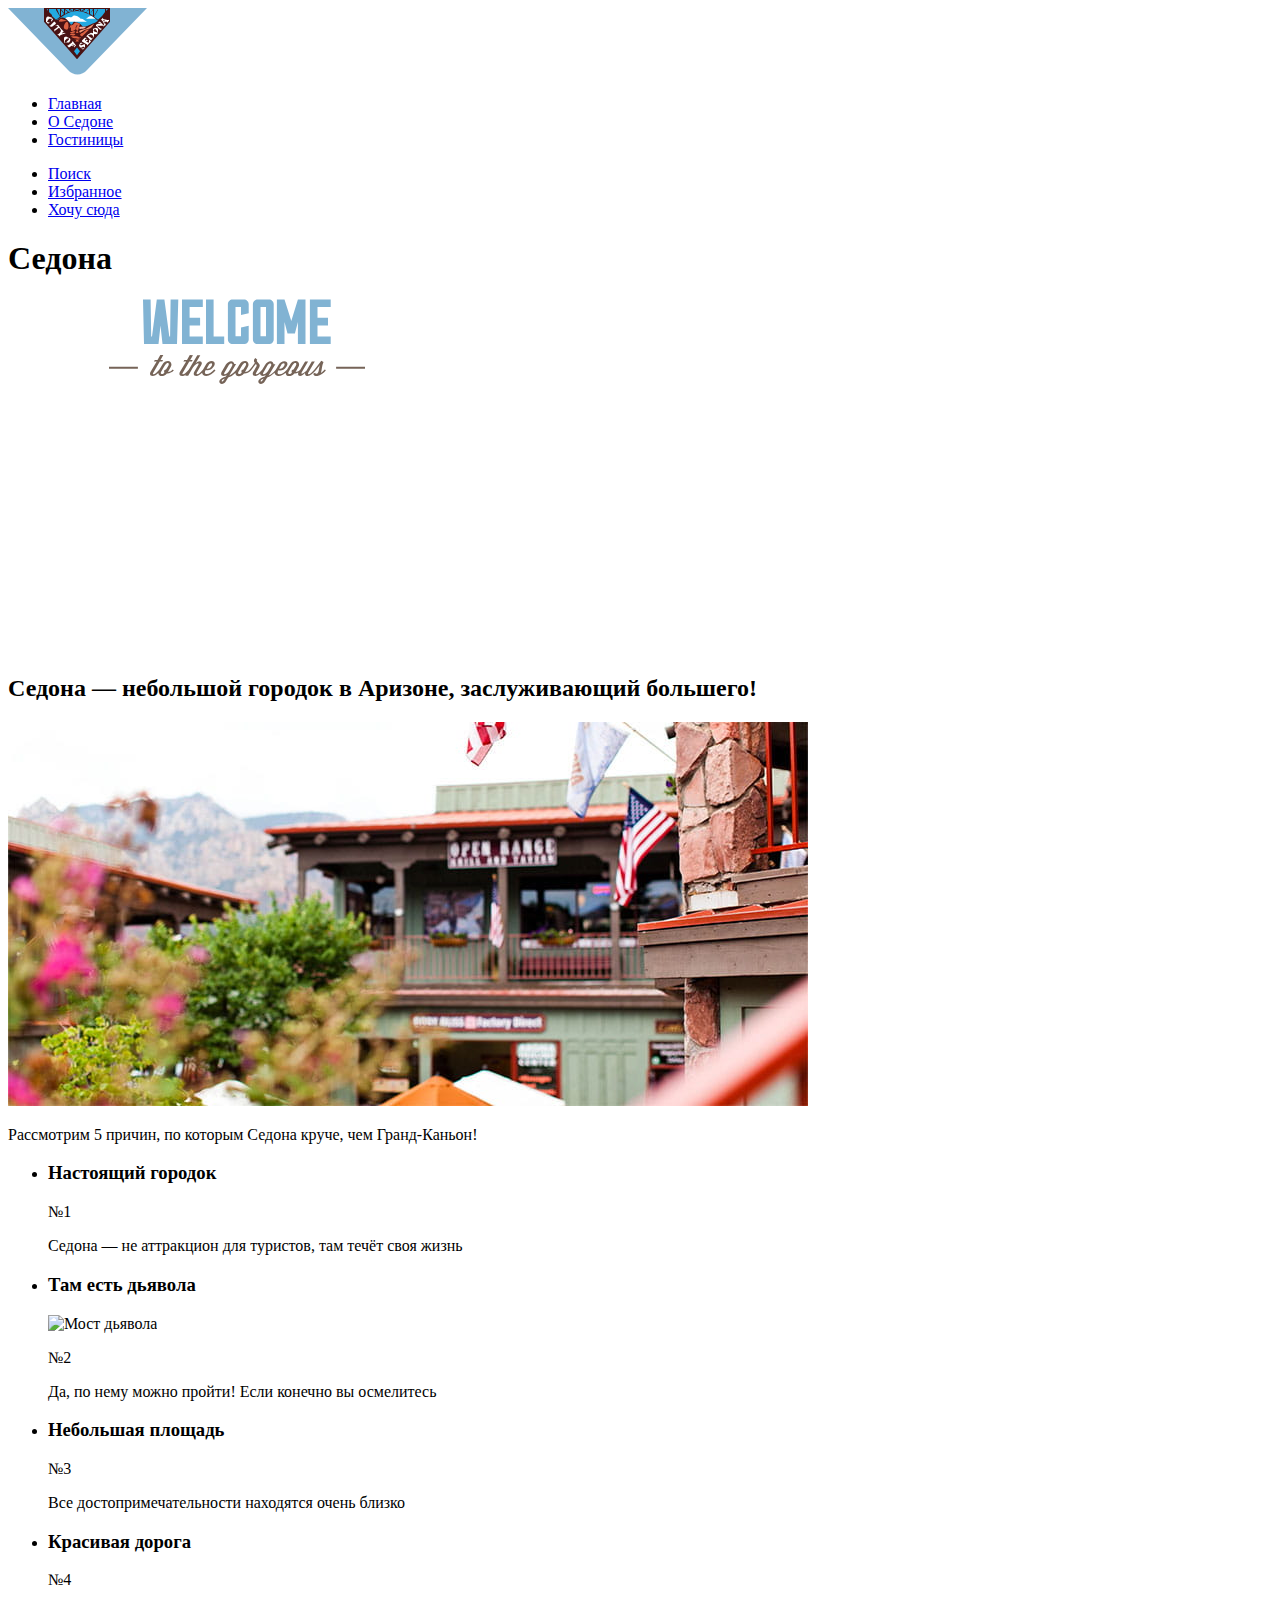
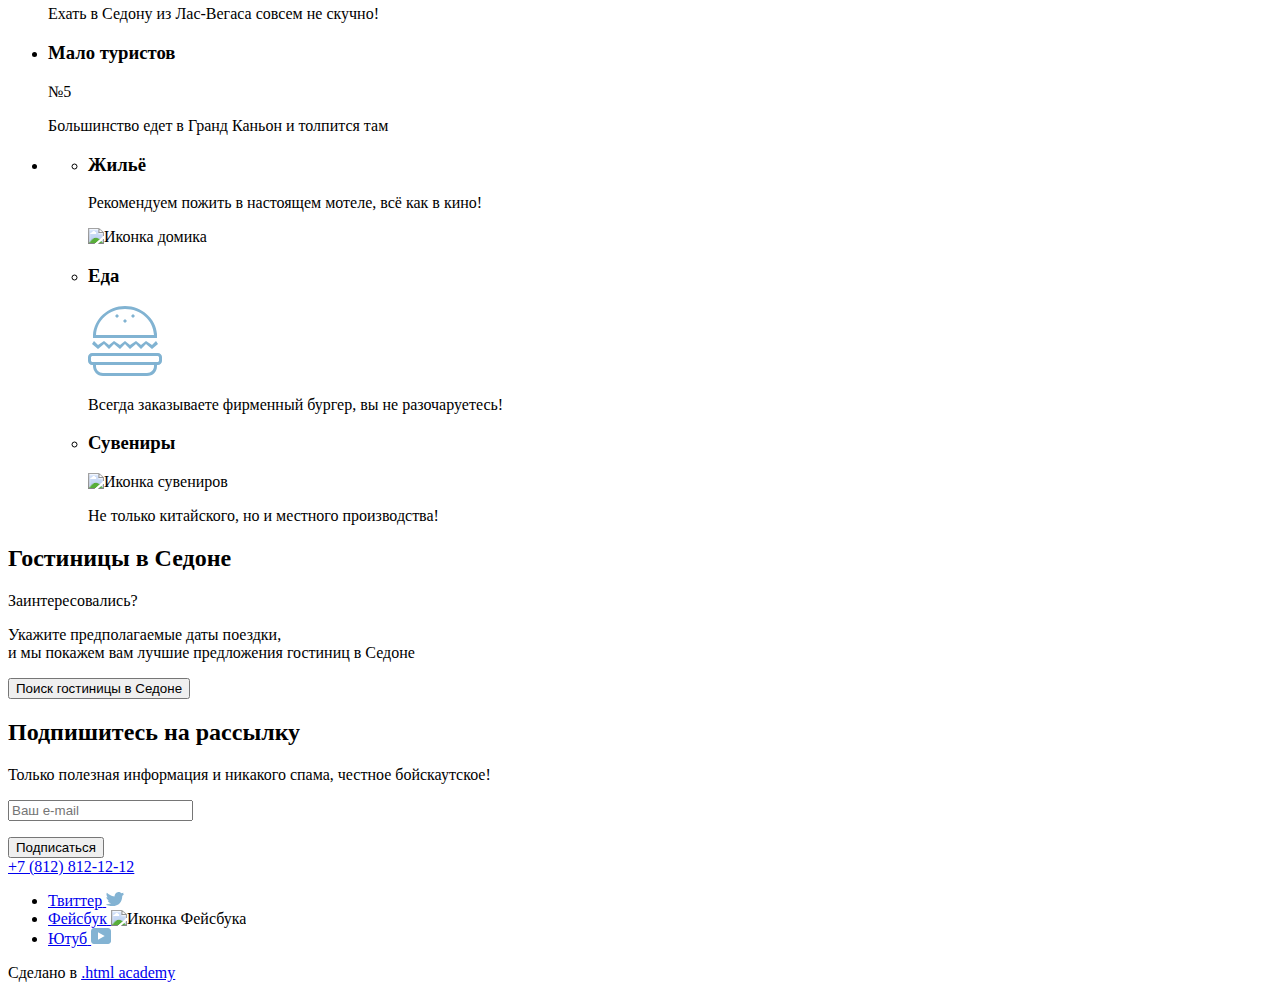
==== index.html @ 92f1cf28 "Исправления" ====
<!DOCTYPE html>
<html lang="ru">
<head>
  <meta charset="utf-8">
  <title>Седона-Главная</title>
  <link rel="stylesheet" href="styles/styles.css">
</head>
<body>
  <header class="page-header">
    <nav class="navigation">
      <img class="logo" src="images/logo.svg" width="139" height="67"  alt="Логотип Седона">
      <ul class="navigation-list">
        <li class="navigation-item">
          <a class="navigation-link" href="about.html">Главная</a>
        </li>
        <li class="navigation-item">
          <a class="navigation-link" href="faq.html">О Седоне</a>
        </li>
        <li class="navigation-item">
          <a class="navigation-link navigation-link-current" href="hotels.html">Гостиницы</a>
        </li>
      </ul>
      <ul class="navigation-list navigation-user">
        <li class="navigation-item">
          <a class="navigation-link" href="#">
            <span class="visually-hidden"> Поиск </span>
          </a>
        </li>
        <li class="navigation-item">
          <a class="navigation-link" href="#">
            <span class="visually-hidden">Избранное</span>
          </a>
        </li>
        <li class="navigation-item">
          <a class="navigation-link" href="#">Хочу сюда</a>
        </li>
      </ul>
    </nav>
  </header>
    <main class="main-container main-index">
      <div class="page-container">
      <h1 class="visually-hidden">Седона</h1>
      <img class="welcome" src="images/welcome.svg" width="458" height="352" alt="Добро пожаловать" >
      <section class="advantages">
        <h2 class="visually-hidden">
          Седона — небольшой городок в Аризоне, заслуживающий большего!
        </h2>
        <img class="photo-1" src="images/photo-1.jpg" width="800" height="384" alt="Аризона">
        <p class="advantages-description">
          Рассмотрим 5 причин, по которым Седона круче, чем Гранд-Каньон!
        </p>
        <ul class="feature-list">
          <li class="feature-item major-item feature-real-city">
            <h3 class="feature-header">Настоящий городок</h3>
            <p class="feature-number">№1</p>
            <p class="feature-description ">
              Седона — не аттракцион для туристов, там течёт своя жизнь
            </p>
          </li>
          <li class="feature-item major-item feature-bridge">
            <h3 class="feature-header">Там есть дьявола</h3>
            <img class="photo-2" src="images/photo-2" width="800" height="384" alt="Мост дьявола">
            <p class="feature-number">№2</p>
            <p class="feature-description">
              Да, по нему можно пройти! Если конечно вы осмелитесь
            </p>
          </li>
          <li class="feature-item common-item">
            <h3 class="feature-header">Небольшая площадь</h3>
            <p class="feature-number">№3</p>
            <p class="feature-description ">
              Все достопримечательности находятся очень близко
            </p>
          </li>
          <li class="feature-item common-item">
            <h3 class="feature-header">Красивая дорога</h3>
            <p class="feature-number">№4</p>
            <p class="feature-description ">
              Ехать в Седону из Лас-Вегаса совсем не скучно!
            </p>
          </li>
          <li class="feature-item common-item">
            <h3 class="feature-header">Мало туристов</h3>
            <p class="feature-number">№5</p>
            <p class="feature-description">
              Большинство едет в Гранд Каньон и толпится там
            </p>
          </li>
          <li class="feature-item">
            <ul class="advantages-list">
              <li class="advantages-item advantages-accomodation">
                <h3 class="feature-header">Жильё</h3>
                <p class="feature-description">
                  Рекомендуем пожить в настоящем мотеле, всё как в кино!
                </p>
                <img class="home" src="images/home.svg" width="74" height="72" alt="Иконка домика">
              </li>
              <li class="advantages-item advantages-food">
                <h3 class="feature-header">Еда</h3>
                <img class="burger" src="images/burger.svg" width="74" height="70" alt="<Иконка бургер">
                <p class="feature-description ">
                  Всегда заказываете фирменный бургер, вы не разочаруетесь!
                </p>
              </li>
              <li class="advantages-item advantages-souvenirs">
                <h3 class="feature-header">Сувениры</h3>
                <img class="souvenir" src="images/souvenir.svg" alt="Иконка сувениров">
                <p class="feature-description">
                  Не только китайского, но и местного производства!
                </p>
              </li>
            </ul>
          </li>
        </ul>
      </section>
      <section class="hotels">
        <h2 class="visually-hidden">Гостиницы в Седоне</h2>
        <p class="hotels-header">Заинтересовались?</p>
        <p class="hotels-date">
          Укажите предполагаемые даты поездки,<br>
          и мы покажем вам лучшие предложения гостиниц в Седоне
        </p>
        <div class="hotels-search">
          <button class="open-form-button" type="button">
            <span class="ie11-hack">
              Поиск гостиницы в Седоне
            </span>
          </button>
        </div>
      </section>
      <section class="appointment">
        <h2 class="appointment-title">Подпишитесь на рассылку</h2>
        <p class="appointment-info">Только полезная информация и никакого спама,
          честное бойскаутское!</p>
          <form class="appointment-form" action="https://echo.htmlacademy.ru/" method="post">
            <p class="appointment-form-e-mail">
              <label for="appointment-e-mail">
              </label>
              <input type="text" id="appointment-e-mail" name="appointment-e-mail" placeholder="Ваш e-mail ">
            </p>
            <button class="button" type="submit">Подписаться</button>
        </form>
      </section>
      <footer>
            <section class="footer-social">
                <a class="footer-social-phone" href="tel:+7-(812-812-12-12">+7 (812) 812-12-12</a>
                <ul class="footer-social-list">
                  <li class="footer-social-item">
                    <a class="button" href="#">
                      <span class="visually-hidden">Твиттер</span>
                    </a>
                    <img src="images/twwiter.svg" width="18" height="14" alt="Иконка Твиттер">
                  </li>
                  <li class="footer-social-item">
                    <a class="button" href="#">
                      <span class="visually-hidden">Фейсбук</span>
                    </a>
                    <img src="images/faccebook.svg " width="10" height="18" alt="Иконка Фейсбука">
                  </li>
                  <li class="footer-social-item">
                    <a class="button" href="#">
                      <span class="visually-hidden">Ютуб</span>
                    </a>
                    <img src="images/youtube.svg " width="20" height="16" alt="Иконка Ютуба">
                  </li>
                </ul>
                <p class="about-text">Сделано в <a class="htmlacademy-link" href="https://htmlacademy.ru/">.html academy</a>
                </p>
    </section>
  </footer>
    </div>
  </main>
</body>
</html>
---- styles/styles.css ----
@font-face {
    font-family: "PT Sans";
    font-style: normal;
    font-weight: 400;
    src: url("fonts/pt-sans-regular.woff2") format("woff2");
    font-display: swap;

    @font-face {
        font-family: "PT Sans";
        font-style: normal;
        font-weight: 700;
        src: url("fonts/pt-sans-bold.woff2") format("woff2");
        font-display: swap;
      }

      @font-face {
        font-family: "PT Sans";
        font-style: italic;
        font-weight: 400;
        src: url("fonts/pt-sans-italic.woff2") format("woff2");
      }
      @font-face {
        font-family: "PT Sans";
        font-style: italic;
        font-weight: 700;
        src: url("fonts/pt-sans-bold-italic.woff2") format("woff2");
        font-display: swap;
      }
      /* PT Sans Narrow */
@font-face {
    font-family: "PT Sans Narrow";
    font-style: normal;
    font-weight: 700;
    src: url("fonts/pt-sans-narrow-bold.woff2") format("woff2");
    font-display: swap;
  }
html{
  height: 100%;
}

  body {
    margin: 0;
    display: flex;
    flex-direction: column;
    font-family: "PT Sans", sans-serif;
    font-size: 16px;
    line-height: 24px;
    color: #242424;
    background-color: #fbf7f4;
  }
  
  .page-header {
    color: #000000;
    background-color: #ffffff;
  }
  .navigation{
    margin: 0 auto;
    display: flex;
    width: 1060px;
  }
  .navigation-list{
    width: 420px;
    margin: 0;
    padding: 0;
  }
  .navigation-user{
    width: 230px;
    margin-left: auto;
  }
  .navigation-link {
    font-family: "PT Sans Narrow", sans-serif;
    line-height: 22px;
    font-weight: 700;
    text-align: center;
    color:  #000000;
    background-color: #ffffff;
    text-decoration: none;
    text-transform: uppercase;
  }
  .main-container{
    flex-grow: 1;

  }
  .main-index {
      color: black;
      background-color: blanchedalmond;
    background-image: url("images/background.jpg");
    background-size: 100% auto;
    background-repeat: no-repeat;
  }
  .page-container{
    width: 1200px;
    margin: 0 auto;
  }
  .welcome{
    display: block;
    margin: 0 auto;
  }
  .advantages visually-hidden{
    display: block;
    margin: 0 auto;
  }
  .photo-1{
    width: 800px;
    justify-self: end;
  }
  .feature-item major-item feature-real-city{
    width: 400px;
    justify-self: start;
  }
  .advantages-item{
    width: 400px;
    display: flex;
    justify-content: space-between;
    margin: 0;
    padding: 0;
    text-align: center;
    color: #000000;
  }
  .photo-2{
    width: 800px;
    justify-self: start;
  }
  feature-item major-item feature-bridge{
    width: 400px;
    justify-content: end;
  }
  .feature-item common-item{
    width: 400px;
    display: flex;
    justify-content: space-between;
    margin: 0;
    padding: 0;
    text-align: center;
    color: #000000;
  }
  .hotels{
    width: 1200px;
    margin: 0 auto;
  }
  .appointment{
    width: 1200px;
    margin: 0 auto;
  }
  .footer-social {
    margin-left: auto;
    max-width: 115px;{
  } 
  .navigation-logo{
    width: 170px;
    height: 70px;
  }
  .catalog-products{
    display: flex;
  }
  .catalog-filter{
    width: 1200px;
  justify-content: space-around;
  }
  .button{
    width: 1200px;
    justify-content: space-around;
    
  }
  .visually-hidden{
      color: black;
      font-family: "PT Sans";
      font-weight: 400;
      font-size: 30px;
      line-height:36;
      text-align: center;
      font-style: normal;
  } 
  .advantages-description{
  
    color: #333333;
    font-family: "PT Sans";
    font-weight: 400;
    font-size: 24px;
    line-height: 36;
    text-align: center;
    font-style: normal;
  }
  .feature-item major-item feature-real-city h3 {
    color: #ffffff;
    font-family: "PT Sans";
    font-weight: 700;
    font-style: normal;
    font-size: 24px;
    line-height: 28px;
    text-align: center;
  }
  .feature-item major-item feature-real-city feature-number{
    color: #ffffff;
    font-family: "PT Sans";
    font-weight: 400;
    font-style: normal;
    font-size: 18px;
    line-height: 21px;
    text-align: center;
  }
  feature-item major-item feature-real-city feature-description{
    color: #ffffff;
    font-family: "PT Sans";
    font-weight: 400;
    font-style: normal;
    font-size: 18px;
    line-height: 21px;
    text-align: center;
  }
  .feature-item major-item feature-bridge h3 {
    color: #ffffff;
    font-family: "PT Sans";
    font-weight: 700;
    font-style: normal;
    font-size: 24px;
    line-height: 28px;
    text-align: center;
  }
  .feature-item major-item feature-bridge feature-number{
    color: #ffffff;
    font-family: "PT Sans";
    font-weight: 400;
    font-style: normal;
    font-size: 18px;
    line-height: 21px;
    text-align: center;
  }
  .feature-item major-item feature-bridge feature-description{
    color: #ffffff;
    font-family: "PT Sans";
    font-weight: 400;
    font-style: normal;
    font-size: 18px;
    line-height: 21px;
    text-align: center;
  }
  .feature-item common-item feature-header{
    color: #000000;
    font-family: "PT Sans";
    font-weight: 700;
    font-style: normal;
    font-size: 24px;
    line-height: 28px;
    text-align: center;
  }
  .feature-item common-item feature-number{
    color: #000000;
    font-family: "PT Sans";
    font-weight: 400;
    font-style: normal;
    font-size: 18px;
    line-height: 21px;
    text-align: center;
  }
  .feature-item common-item feature-description{
    color: #000000;
    font-family: "PT Sans";
    font-weight: 400;
    font-style: normal;
    font-size: 18px;
    line-height: 21px;
    text-align: center;
  }
  .advantages-list feature-header{
    color: #000000;
    font-family: "PT Sans";
    font-weight: 700;
    font-style: normal;
    font-size: 24px;
    line-height: 28px;
    text-align: center;
  }
  .advantages-list feature-description {
    color: #000000;
    font-family: "PT Sans";
    font-weight: 400;
    font-style: normal;
    font-size: 18px;
    line-height: 21px;
    text-align: center;
  }
  .hotels {
    background-color: #ffffff;
  }
  .hotels visually-hidden{
    color: #000000;
    font-family: "PT Sans";
    font-weight: 700;
    font-style: normal;
    font-size: 30px;
    line-height:  36px;
    text-align: center;
  } 
  .hotels-header {
    color: #000000;
    font-family: "PT Sans";
    font-weight: 400;
    font-style: normal;
    font-size: 22px;
    line-height: 26px;
    text-align: center;
  } 
  .hotels-date{
    color: #333333;
    font-family: "PT Sans";
    font-weight: 400;
    font-style: normal;
    font-size: 22px;
    line-height: 26px;
    text-align: center;
  }
.ie11-hack {
  color: #ffffff;
  font-family: "PT Sans";
  font-weight: 700;
  font-style: normal;
  font-size: 20px;
  line-height: 36px;
  text-align: center;
}
.appointment {
  color: black;
  background-color: blanchedalmond;
background-image: url("images/catalog-background.jpg");
background-size: 100% auto;
background-repeat: no-repeat;
}
.appointment-title {
  color: #ffffff;
  font-family: "PT Sans";
  font-weight: 700;
  font-style: normal;
  font-size: 30px;
  line-height: 36px;
  text-align: center;
}
.appointment-info{
  color: #ffffff;
  font-family: "PT Sans";
  font-weight: 400;
  font-style: normal;
  font-size: 22px;
  line-height: 26px;
  text-align: center;
}
.button {
  color: #ffffff;
  font-family: "PT Sans";
  font-weight: 400;
  font-style: normal;
  font-size: 20px;
  line-height: 26px;
  text-align: center;
}
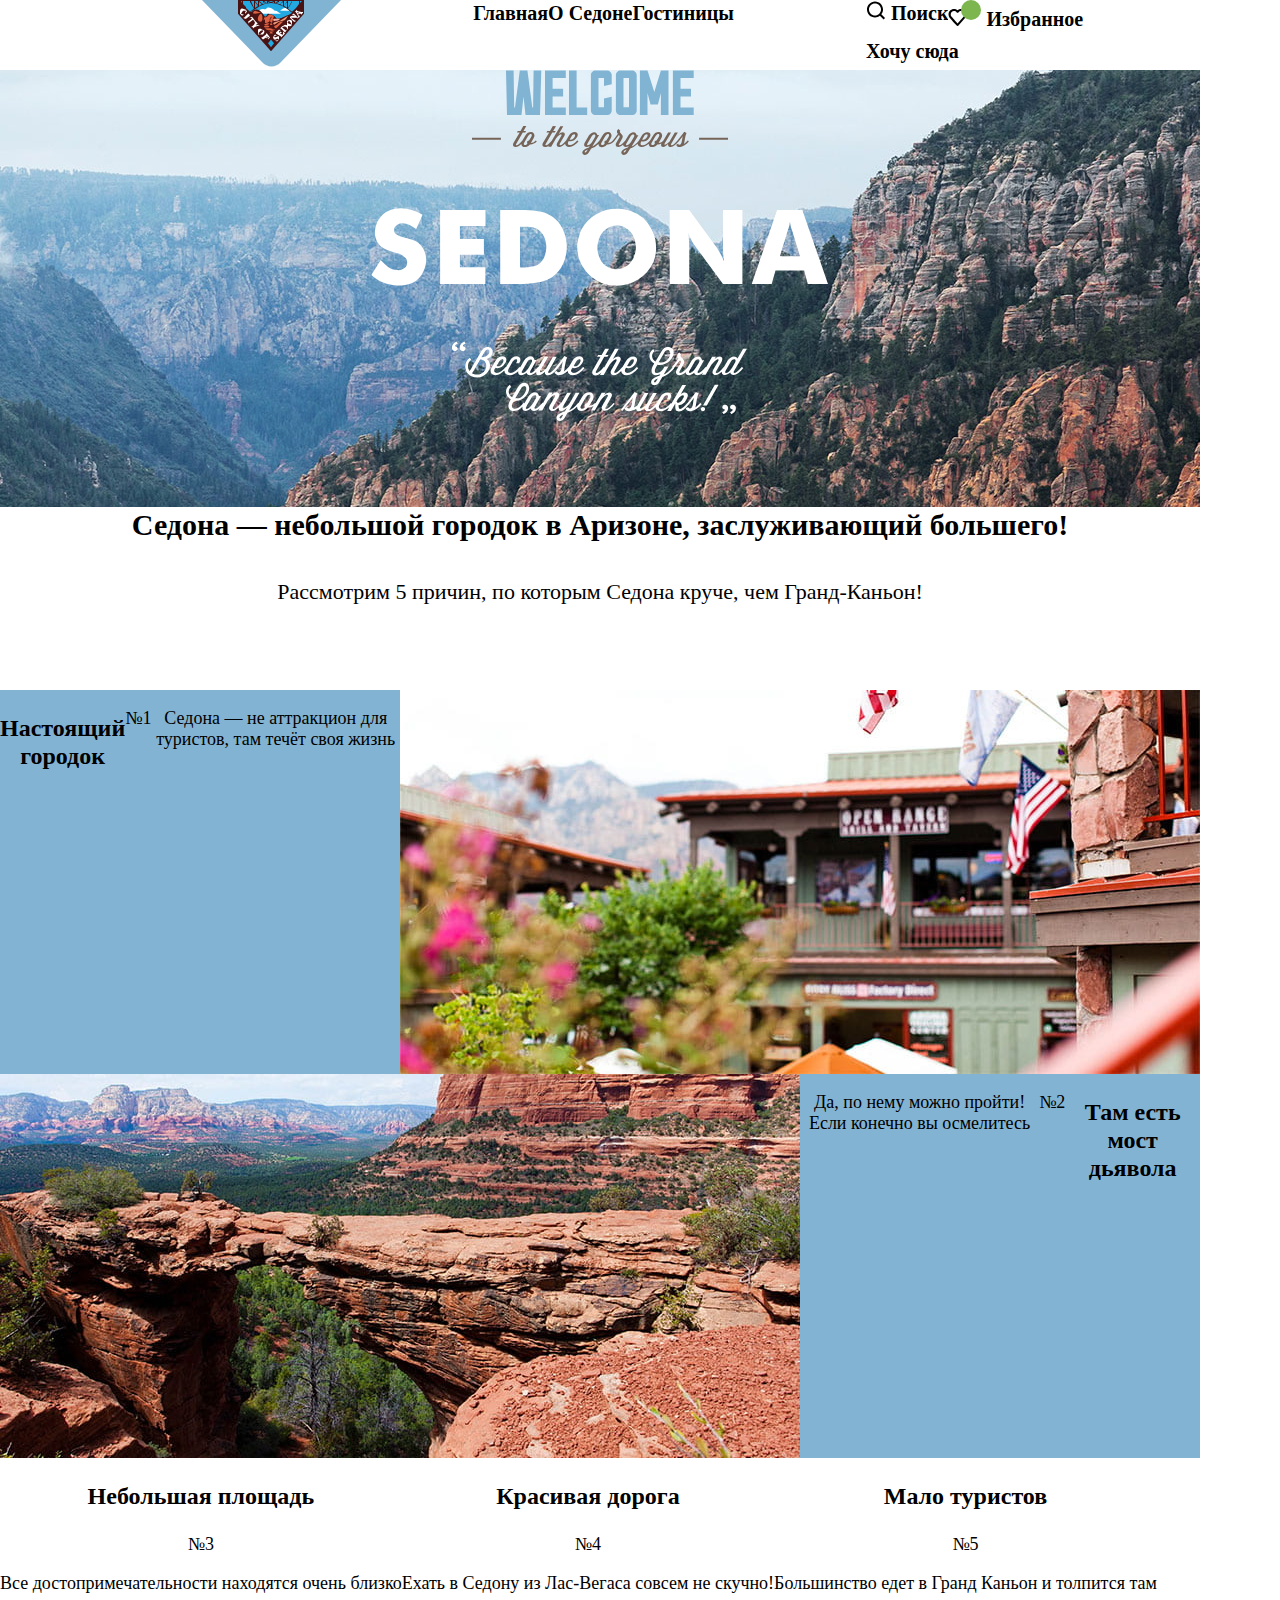
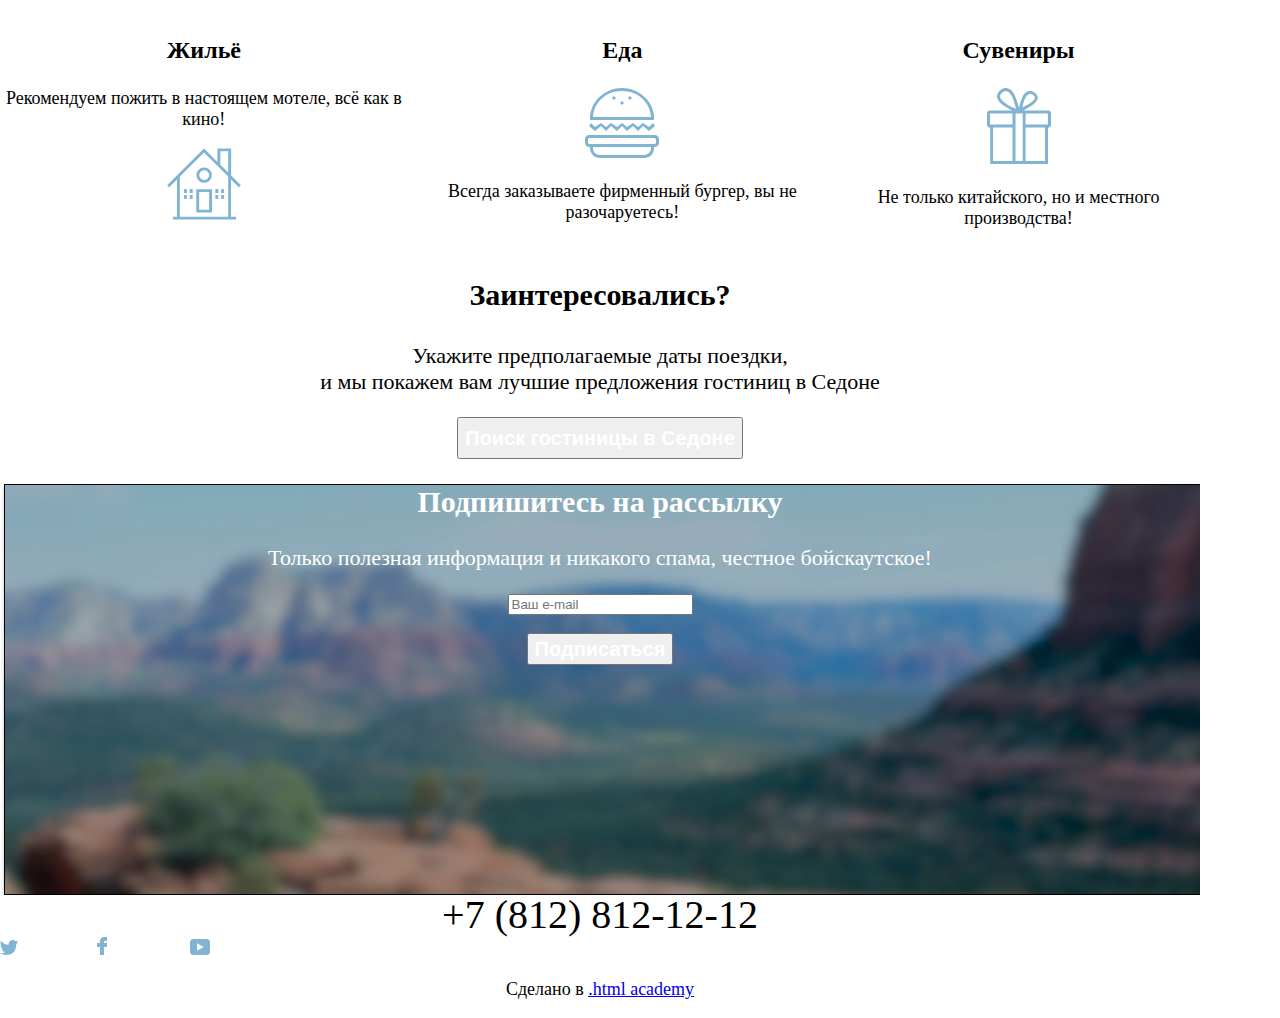
==== commit a669435d: "Merge pull request #6 from Elaeagnus1221/master" ====
--- a/index.html
+++ b/index.html
@@ -3,9 +3,10 @@
 <head>
   <meta charset="utf-8">
   <title>Седона-Главная</title>
-  <link rel="stylesheet" href="styles/styles.css">
+  <link rel="stylesheet" href="styles.css">
 </head>
 <body>
+  <div class="wrap">
   <header class="page-header">
     <nav class="navigation">
       <img class="logo" src="images/logo.svg" width="139" height="67"  alt="Логотип Седона">
@@ -23,29 +24,37 @@
       <ul class="navigation-list navigation-user">
         <li class="navigation-item">
           <a class="navigation-link" href="#">
-            <span class="visually-hidden"> Поиск </span>
+            <svg width="20" height="19" viewBox="0 0 20 19" fill="none" xmlns="http://www.w3.org/2000/svg">
+              <path d="M19.0257 17.05L15.3152 13.35C16.318 12.05 17.02 10.35 17.02 8.44995C17.02 4.04995 13.4098 0.449951 8.99732 0.449951C4.58483 0.449951 0.974609 4.14995 0.974609 8.54995C0.974609 12.95 4.58483 16.55 8.99732 16.55C10.8024 16.55 12.5072 15.95 13.9112 14.85L17.6217 18.55L19.0257 17.05ZM8.99732 14.55C5.68795 14.55 2.98029 11.85 2.98029 8.54995C2.98029 5.24995 5.68795 2.54995 8.99732 2.54995C12.3067 2.54995 15.0143 5.24995 15.0143 8.54995C15.0143 11.85 12.3067 14.55 8.99732 14.55Z" fill="black"/>
+              </svg>              
+            <span class="visually-hidden">Поиск</span>
           </a>
         </li>
         <li class="navigation-item">
           <a class="navigation-link" href="#">
+            <svg width="33" height="26" viewBox="0 0 33 26" fill="none" xmlns="http://www.w3.org/2000/svg">
+              <path d="M9.44381 26C9.14296 26 8.84211 25.9 8.64154 25.6C3.22622 19.5 1.92253 18.1 1.62168 17.7C0.91969 16.8 0.518555 15.6 0.518555 14.4C0.518555 11.4 2.92537 9 6.03417 9C7.33785 9 8.54126 9.5 9.5441 10.3C10.5469 9.5 11.8506 9 13.054 9C16.0625 9 18.5696 11.4 18.5696 14.4C18.5696 15.7 18.0682 16.9 17.266 17.8L10.2461 25.7C10.0455 25.9 9.84495 26 9.44381 26ZM3.42679 16.5C3.72764 16.9 6.93672 20.5 9.5441 23.4L15.7617 16.4C16.2631 15.9 16.4637 15.2 16.4637 14.4C16.4637 12.6 14.9594 11.1 13.1543 11.1C12.1515 11.1 11.1486 11.6 10.4467 12.4C10.1458 12.7 9.84495 12.8 9.5441 12.8C9.24325 12.8 8.9424 12.6 8.74183 12.4C8.03984 11.6 7.037 11.1 6.03417 11.1C4.22906 11.1 2.7248 12.6 2.7248 14.4C2.62452 15.3 3.02565 16 3.42679 16.5C3.3265 16.5 3.3265 16.5 3.42679 16.5Z" fill="black"/>
+              <rect x="13" width="20" height="20" rx="10" fill="#7DB54F"/>
+              </svg>
+              
             <span class="visually-hidden">Избранное</span>
           </a>
         </li>
         <li class="navigation-item">
-          <a class="navigation-link" href="#">Хочу сюда</a>
+          <a class="navigation-link" href="#">
+            <span class="visually-hidden">Хочу сюда</span>
+          </a>
         </li>
       </ul>
     </nav>
   </header>
     <main class="main-container main-index">
       <div class="page-container">
-      <h1 class="visually-hidden">Седона</h1>
-      <img class="welcome" src="images/welcome.svg" width="458" height="352" alt="Добро пожаловать" >
+      <img class="welcome" src="images/welcome.svg" width="458" height="352" alt="Добро пожаловать">
       <section class="advantages">
-        <h2 class="visually-hidden">
+        <h2 class="visually-hidden-1">
           Седона — небольшой городок в Аризоне, заслуживающий большего!
         </h2>
-        <img class="photo-1" src="images/photo-1.jpg" width="800" height="384" alt="Аризона">
         <p class="advantages-description">
           Рассмотрим 5 причин, по которым Седона круче, чем Гранд-Каньон!
         </p>
@@ -53,22 +62,23 @@
           <li class="feature-item major-item feature-real-city">
             <h3 class="feature-header">Настоящий городок</h3>
             <p class="feature-number">№1</p>
-            <p class="feature-description ">
+            <p class="feature-description">
               Седона — не аттракцион для туристов, там течёт своя жизнь
             </p>
+            <img class="photo-1" src="images/photo-1.jpg" width="800" height="384" alt="Аризона">
           </li>
           <li class="feature-item major-item feature-bridge">
-            <h3 class="feature-header">Там есть дьявола</h3>
-            <img class="photo-2" src="images/photo-2" width="800" height="384" alt="Мост дьявола">
+            <h3 class="feature-header">Там есть мост дьявола</h3>
             <p class="feature-number">№2</p>
             <p class="feature-description">
               Да, по нему можно пройти! Если конечно вы осмелитесь
             </p>
+            <img src="images/photo-2.jpg" alt="Мост дьявола" width="800" height="384">
           </li>
           <li class="feature-item common-item">
             <h3 class="feature-header">Небольшая площадь</h3>
             <p class="feature-number">№3</p>
-            <p class="feature-description ">
+            <p class="feature-description">
               Все достопримечательности находятся очень близко
             </p>
           </li>
@@ -93,18 +103,18 @@
                 <p class="feature-description">
                   Рекомендуем пожить в настоящем мотеле, всё как в кино!
                 </p>
-                <img class="home" src="images/home.svg" width="74" height="72" alt="Иконка домика">
+                <img class="home" src="images/home2.svg" width="74" height="72" alt="Иконка домика">
               </li>
               <li class="advantages-item advantages-food">
                 <h3 class="feature-header">Еда</h3>
-                <img class="burger" src="images/burger.svg" width="74" height="70" alt="<Иконка бургер">
+                <img class="burger" src="images/burger.svg" width="74" height="70" alt="Иконка бургер">
                 <p class="feature-description ">
                   Всегда заказываете фирменный бургер, вы не разочаруетесь!
                 </p>
               </li>
               <li class="advantages-item advantages-souvenirs">
                 <h3 class="feature-header">Сувениры</h3>
-                <img class="souvenir" src="images/souvenir.svg" alt="Иконка сувениров">
+                <img class="souvenir" src="images/surpraiz.svg" alt="Иконка сувениров">
                 <p class="feature-description">
                   Не только китайского, но и местного производства!
                 </p>
@@ -114,7 +124,6 @@
         </ul>
       </section>
       <section class="hotels">
-        <h2 class="visually-hidden">Гостиницы в Седоне</h2>
         <p class="hotels-header">Заинтересовались?</p>
         <p class="hotels-date">
           Укажите предполагаемые даты поездки,<br>
@@ -141,27 +150,35 @@
             <button class="button" type="submit">Подписаться</button>
         </form>
       </section>
-      <footer>
+      <footer class="footer-social-home">
             <section class="footer-social">
                 <a class="footer-social-phone" href="tel:+7-(812-812-12-12">+7 (812) 812-12-12</a>
                 <ul class="footer-social-list">
                   <li class="footer-social-item">
                     <a class="button" href="#">
+                      <svg width="18" height="15" viewBox="0 0 18 15" fill="none" xmlns="http://www.w3.org/2000/svg">
+                        <path d="M11.6 0.200056C13.4 -0.299944 14.8 0.500056 15.4 1.40006C16.1 1.20006 16.8 0.900056 17.5 0.700056C17.5 1.60006 16.9 2.20006 16.6 2.50006C17.3 2.60006 18 1.90006 18 1.90006C17.8 2.90006 16.9 3.70006 16.3 3.90006C16.1 10.7001 13 15.1001 5.7 15.0001C5.1 15.0001 5.8 15.0001 5.2 15.0001C4.8 15.0001 0.8 14.5001 0 13.1001C2.4 13.3001 4.1 12.7001 5 11.9001C4 11.6001 2.1 11.5001 1.8 9.00006C2.2 9.10006 2.4 9.20006 3.1 9.10006C1.8 8.30006 0.4 7.50006 0.5 5.30006C0.8 5.60006 1.6 5.80006 1.9 5.80006C1.1 5.60006 -0.2 2.50006 0.9 0.900056C2.8 2.80006 4.9 4.50006 8.5 4.70006C8.7 2.30006 9.7 0.800056 11.6 0.200056Z" fill="#83B3D3"/>
+                        </svg>                        
                       <span class="visually-hidden">Твиттер</span>
                     </a>
-                    <img src="images/twwiter.svg" width="18" height="14" alt="Иконка Твиттер">
                   </li>
                   <li class="footer-social-item">
                     <a class="button" href="#">
+                      <svg width="10" height="18" viewBox="0 0 10 18" fill="none" xmlns="http://www.w3.org/2000/svg">
+                        <path d="M7 0C4.8 0 3 1.8 3 4V6H0V10H3V18H7V10H10V6H7V4H10V0H7Z" fill="#83B3D3"/>
+                        </svg>
+                        
                       <span class="visually-hidden">Фейсбук</span>
                     </a>
-                    <img src="images/faccebook.svg " width="10" height="18" alt="Иконка Фейсбука">
                   </li>
                   <li class="footer-social-item">
                     <a class="button" href="#">
+                      <svg width="20" height="16" viewBox="0 0 20 16" fill="none" xmlns="http://www.w3.org/2000/svg">
+                        <path d="M17 0H2.9C1.2 0 0 1.5 0 3.2V12.7C0 14.5 1.2 16 2.9 16H17.2C18.7 16 20.1 14.5 20.1 12.8V3.2C19.9 1.5 18.7 0 17 0ZM7 11.8V4.2L13.7 8L7 11.8Z" fill="#83B3D3"/>
+                        </svg>
+                        
                       <span class="visually-hidden">Ютуб</span>
                     </a>
-                    <img src="images/youtube.svg " width="20" height="16" alt="Иконка Ютуба">
                   </li>
                 </ul>
                 <p class="about-text">Сделано в <a class="htmlacademy-link" href="https://htmlacademy.ru/">.html academy</a>
@@ -170,5 +187,6 @@
   </footer>
     </div>
   </main>
+</div>
 </body>
 </html>--- a/styles.css
+++ b/styles.css
@@ -0,0 +1,238 @@
+@font-face {
+  font-family: "PT Sans";
+  font-style: normal;
+  font-weight: 400;
+  src: url("fonts/pt-sans-regular.woff2") format("woff2");
+  font-display: swap;
+}
+
+@font-face {
+  font-family: "PT Sans";
+  font-style: normal;
+  font-weight: 700;
+  src: url("fonts/pt-sans-bold.woff2") format("woff2");
+  font-display: swap;
+}
+
+@font-face {
+  font-family: "PT Sans";
+  font-style: italic;
+  font-weight: 400;
+  src: url("fonts/pt-sans-italic.woff2") format("woff2");
+}
+@font-face {
+  font-family: "PT Sans";
+  font-style: italic;
+  font-weight: 700;
+  src: url("fonts/pt-sans-bold-italic.woff2") format("woff2");
+  font-display: swap;
+}
+/* PT Sans Narrow */
+@font-face {
+  font-family: "PT Sans Narrow";
+  font-style: normal;
+  font-weight: 700;
+  src: url("fonts/pt-sans-narrow-bold.woff2") format("woff2");
+  font-display: swap;
+}
+html{
+  height: 100%;
+}
+ul{
+  list-style: none;
+  display: flex;
+flex-wrap: wrap;
+margin: 0;
+padding: 0;
+}
+.wrap{
+  width: 1200px;
+  margin: 0;
+}
+section{
+  width: 1200px;
+  
+}
+.advantages-list{
+  flex-wrap: nowrap;
+}
+.navigation {
+display: flex;
+width: 1060px;
+height: 70px;
+margin: 0 auto;
+list-style: none;
+}
+.navigation-user{
+  max-width: 264px;
+  margin-left: auto;
+}
+.logo {
+  display: block;
+  margin: 0 auto;
+}
+.feature-real-city{
+  width: 1200px;
+  height: 384px;
+  background-color: #83B3D3;
+  display: flex;
+  justify-content: space-between;
+}
+.feature-bridge{
+  width: 1200px;
+  height: 384px;
+  background-color: #83B3D3;
+  display: flex;
+  justify-content: space-between;
+  flex-direction: row-reverse;
+  margin-left: auto;
+}
+.main-index{
+  color: black;
+  background-color: white;
+  background-image: url("images/background.jpg");
+  background-size: 100% auto;
+  background-repeat: no-repeat;
+  margin-left: auto;
+}
+.appointment{
+  color: black;
+  background-color: white;
+  width: 1200px;
+  height: 411px;
+  background-image: url("images/background-footer.jpg");
+  background-repeat: no-repeat;
+}
+.inner-header {
+  color: black;
+background-color: white;
+width: 1200px;
+height: 408px;
+background-image: url("images/catalog-background1.jpg");
+}
+html{
+  height: 100%;
+}
+
+body{
+  margin: 0;
+  display: flex;
+  flex-direction: column;
+  min-height: 100%;
+  font-family: "PT Sans" sans-serif;
+  font-size: 18px;
+  line-height: 21px;
+  color: #333333;
+  background-color: white;
+  text-align: center;
+}
+
+.page-header{
+  color: black;
+  background: white;
+  font-family: "PT Sans" sans-serif;
+font-weight: 700;
+font-size: 20px;
+line-height: 26px;
+}
+.navigation-link{
+  font-family: "PT Sans" sans-serif;
+  color: black;
+  background: white;
+  font-weight: 700;
+  font-size: 20px;
+  line-height: 26px;
+  text-align: center;
+  text-decoration: none;
+}
+.visually-hidden-1{
+  font-family: "PT Sans";
+  color: black;
+  background: white;
+  font-weight: 700;
+  font-size: 30px;
+  line-height: 36px;
+  text-align: center;
+  margin-top: 80px;
+
+}
+.advantages-description{
+  font-family: "PT Sans";
+  color: black;
+  background: white;
+  font-weight: 400;
+  font-size: 22px;
+  line-height: 36px;
+  text-align: center;
+  margin-top: 31px;
+  margin-bottom: 80px;
+}
+.feature-header{
+  font-family: "PT Sans" sans-serif;
+  color: black;
+  font-weight: 700;
+  font-size: 24px;
+  line-height: 28px;
+  text-align: center;
+  
+}
+.hotels-header{
+  font-family: "PT Sans" sans-serif;
+  color: black;
+  font-weight: 700;
+  font-size: 30px;
+  line-height: 36px;
+}
+.hotels-date{
+  font-family: "PT Sans"sans-serif;
+font-family: 400;
+font-size: 22px;
+line-height: 26px;
+}
+.ie11-hack{
+  font-family: "PT Sans" sans-serif;
+  color: white;
+  font-weight: 700;
+  font-size: 20px;
+  line-height: 36px;
+}
+.appointment-title{
+  font-family: "PT Sans" sans-serif;
+  color: #ffffff;
+  font-weight: 700;
+  font-size: 30px;
+  line-height: 36px;
+}
+.appointment-info{
+  font-family: "PT Sans" sans-serif;
+  color: #ffffff;
+  font-weight: 400;
+  font-size: 22px;
+  line-height: 26px;
+}
+.button{
+  font-family: "PT Sans" sans-serif;
+  color: #ffffff;
+  font-weight: 700;
+  font-size: 20px;
+  line-height: 26px;
+}
+.footer-social-phone{
+  font-family: "PT Sans" sans-serif;
+  color: black;
+  font-weight: 400;
+  font-size: 40px;
+  line-height: 40px;
+  text-decoration: none;
+}
+.about-text{
+  text-decoration: none;
+}
+
+.inner-header-title{
+  font-family: "PT Sans" sans-serif;
+  color: white;
+}
+.main-container{
+  flex-grow: 1;
+}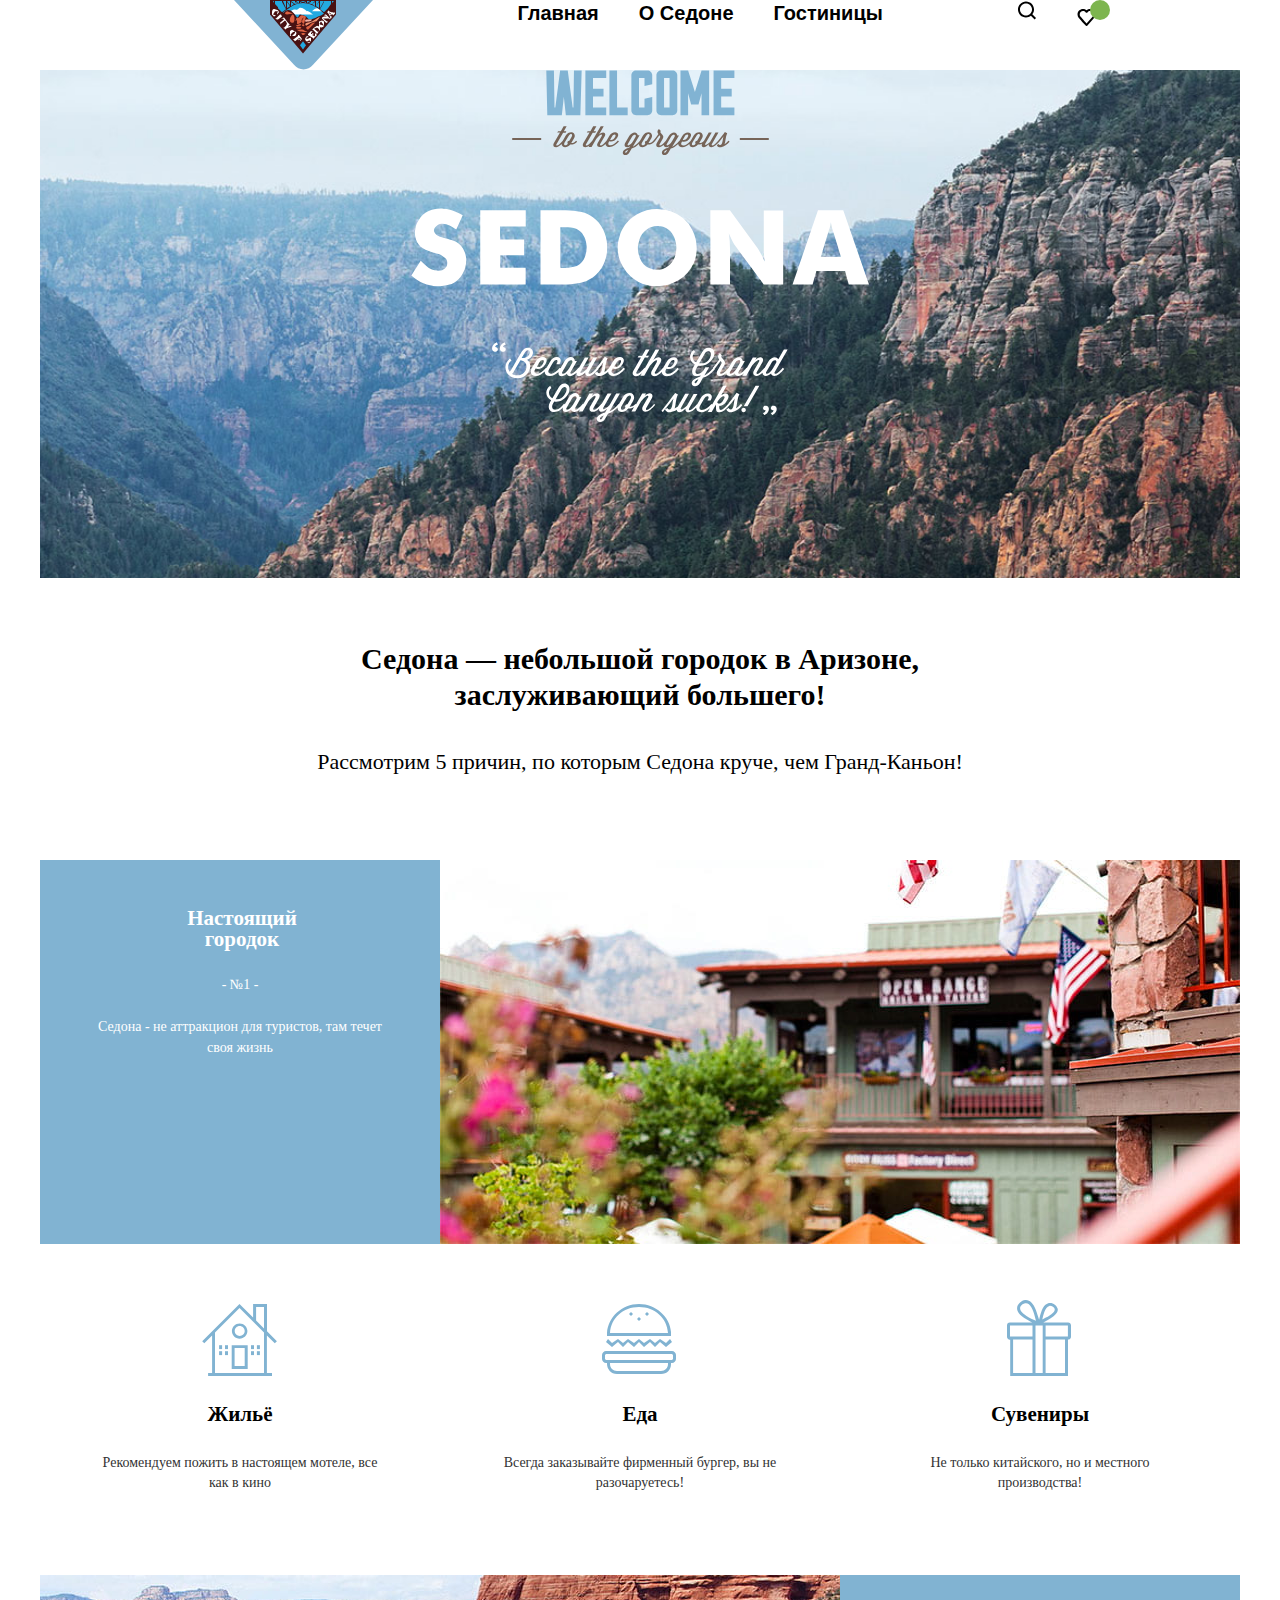
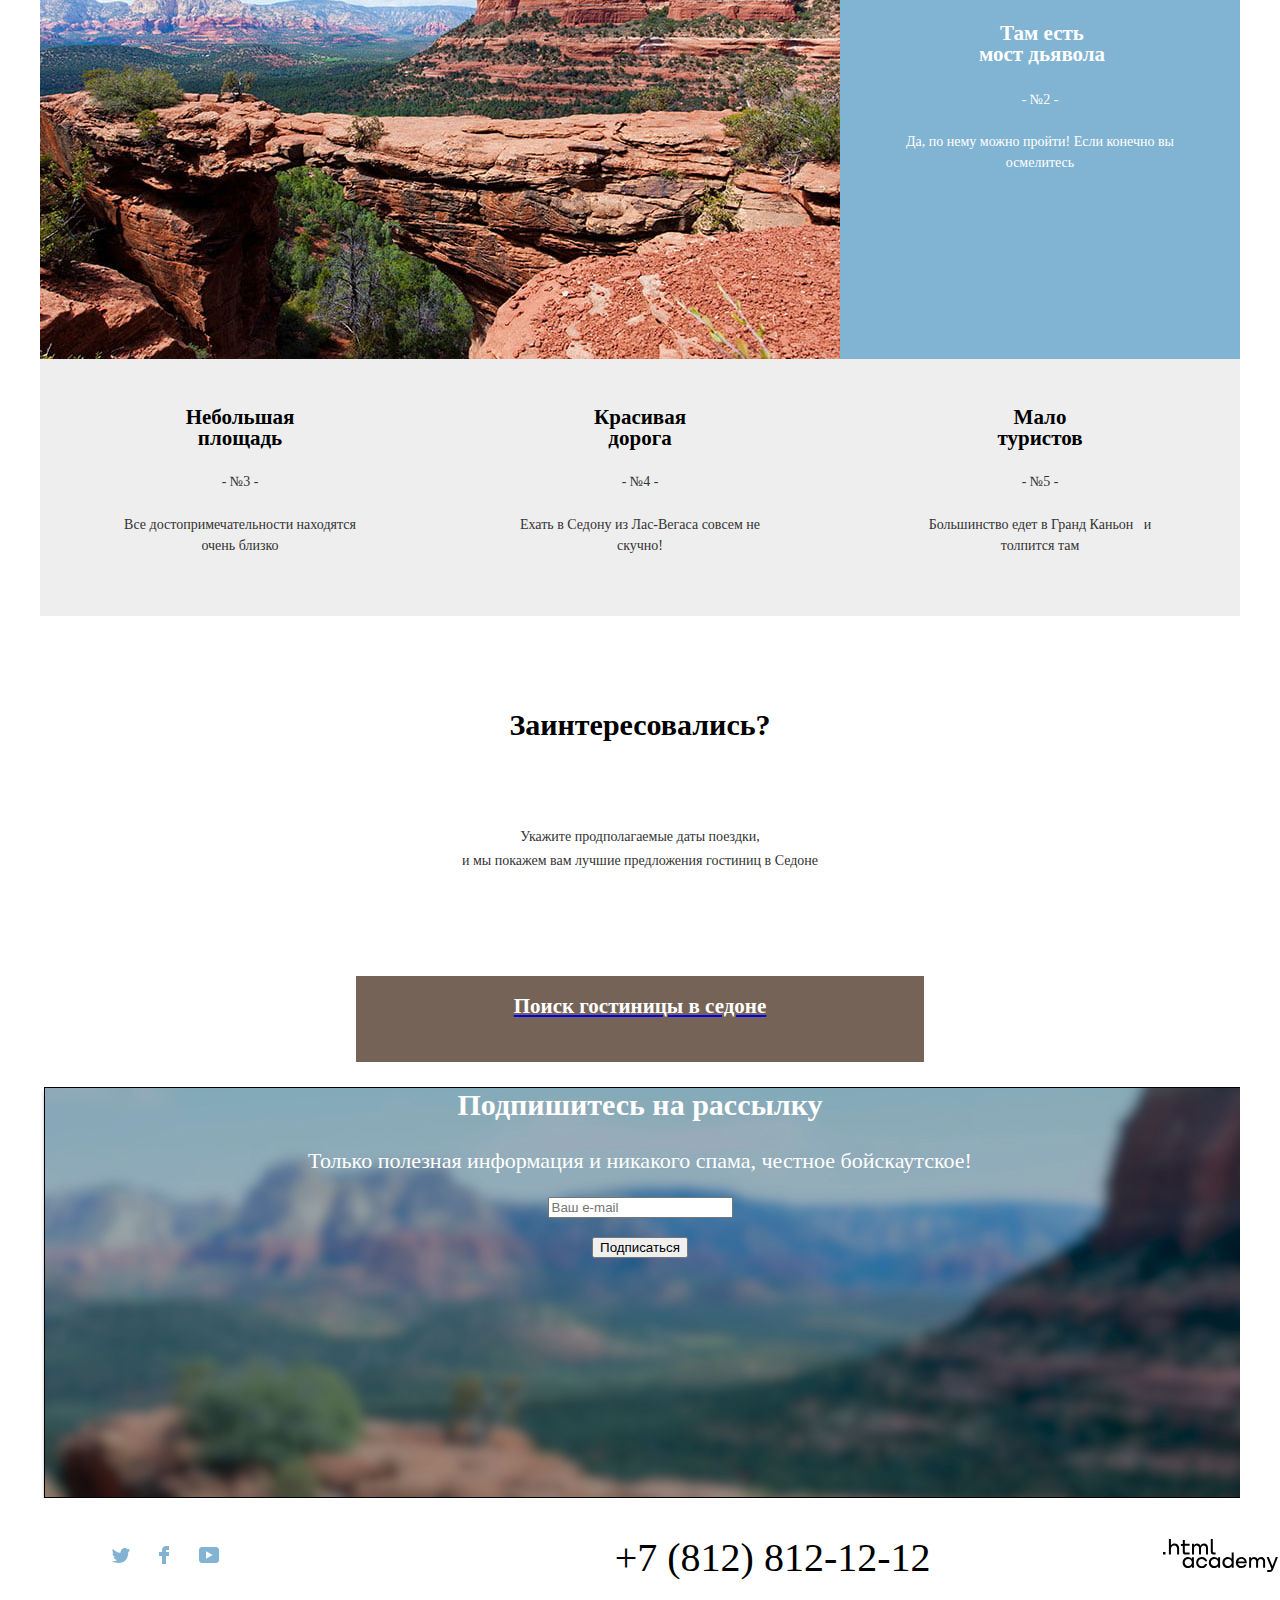
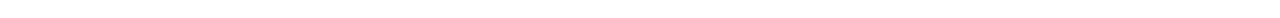
==== commit 984b9db1: "7 задание" ====
--- a/index.html
+++ b/index.html
@@ -9,7 +9,7 @@
   <div class="wrap">
   <header class="page-header">
     <nav class="navigation">
-      <img class="logo" src="images/logo.svg" width="139" height="67"  alt="Логотип Седона">
+      <img class="logo" src="images/logo.svg" width="139" height="70"  alt="Логотип Седона">
       <ul class="navigation-list">
         <li class="navigation-item">
           <a class="navigation-link" href="about.html">Главная</a>
@@ -18,7 +18,7 @@
           <a class="navigation-link" href="faq.html">О Седоне</a>
         </li>
         <li class="navigation-item">
-          <a class="navigation-link navigation-link-current" href="hotels.html">Гостиницы</a>
+          <a class="navigation-link navigation-link-current" href="catalog.html">Гостиницы</a>
         </li>
       </ul>
       <ul class="navigation-list navigation-user">
@@ -34,7 +34,7 @@
           <a class="navigation-link" href="#">
             <svg width="33" height="26" viewBox="0 0 33 26" fill="none" xmlns="http://www.w3.org/2000/svg">
               <path d="M9.44381 26C9.14296 26 8.84211 25.9 8.64154 25.6C3.22622 19.5 1.92253 18.1 1.62168 17.7C0.91969 16.8 0.518555 15.6 0.518555 14.4C0.518555 11.4 2.92537 9 6.03417 9C7.33785 9 8.54126 9.5 9.5441 10.3C10.5469 9.5 11.8506 9 13.054 9C16.0625 9 18.5696 11.4 18.5696 14.4C18.5696 15.7 18.0682 16.9 17.266 17.8L10.2461 25.7C10.0455 25.9 9.84495 26 9.44381 26ZM3.42679 16.5C3.72764 16.9 6.93672 20.5 9.5441 23.4L15.7617 16.4C16.2631 15.9 16.4637 15.2 16.4637 14.4C16.4637 12.6 14.9594 11.1 13.1543 11.1C12.1515 11.1 11.1486 11.6 10.4467 12.4C10.1458 12.7 9.84495 12.8 9.5441 12.8C9.24325 12.8 8.9424 12.6 8.74183 12.4C8.03984 11.6 7.037 11.1 6.03417 11.1C4.22906 11.1 2.7248 12.6 2.7248 14.4C2.62452 15.3 3.02565 16 3.42679 16.5C3.3265 16.5 3.3265 16.5 3.42679 16.5Z" fill="black"/>
-              <rect x="13" width="20" height="20" rx="10" fill="#7DB54F"/>
+              <rect x="13" width="20" height="20" rx="10" fill="#7DB54F">
               </svg>
               
             <span class="visually-hidden">Избранное</span>
@@ -50,93 +50,85 @@
   </header>
     <main class="main-container main-index">
       <div class="page-container">
-      <img class="welcome" src="images/welcome.svg" width="458" height="352" alt="Добро пожаловать">
+        <section class="promo-first">
+          <h2 class="visually-hidden">Добро пожаловать в Седону</h2>
+          <img alt="Добро пожаловать в Седону" height="353" src="images/welcome.svg" width="459"> 
+        </section>
       <section class="advantages">
         <h2 class="visually-hidden-1">
-          Седона — небольшой городок в Аризоне, заслуживающий большего!
+          Седона — небольшой городок в Аризоне,<br> заслуживающий большего!
         </h2>
         <p class="advantages-description">
           Рассмотрим 5 причин, по которым Седона круче, чем Гранд-Каньон!
         </p>
-        <ul class="feature-list">
-          <li class="feature-item major-item feature-real-city">
-            <h3 class="feature-header">Настоящий городок</h3>
-            <p class="feature-number">№1</p>
-            <p class="feature-description">
-              Седона — не аттракцион для туристов, там течёт своя жизнь
+        </section>
+        <section class="advantages">
+          <h2 class="visually-hidden">Преимущества</h2>
+          <ul class="advantages-list">
+            <li class="advantage-item">
+              <div class="advantage  blue">
+                <h3>Настоящий городок</h3>
+                <p class="advantage-number">- №1 -</p>
+                <p class="advantage-description">Седона - не аттракцион для туристов, там течет своя жизнь</p>
+              </div>
+              <div class="advantage-image">
+                 <img alt="Настоящий городок" height="384" src="images/photo-1.jpg" width="800"> </div>
+              <ul class="feature-list">
+                <li class="feature-item house">
+                  <h4>Жильё</h4>
+                  <p>Рекомендуем пожить в настоящем мотеле, все как в кино</p>
+                </li>
+                <li class="feature-item food">
+                  <h4>Еда</h4>
+                  <p>Всегда заказывайте фирменный бургер, вы не разочаруетесь!</p>
+                </li>
+                <li class="feature-item gift">
+                  <h4>Сувениры</h4>
+                  <p>Не только китайского, но и местного производства!</p>
+                </li>
+              </ul>
+            </li>
+            <li class="advantage-item">
+              <div class="advantage-image"> <img alt="Мост Дьявола" height="384" src="images/photo-2.jpg" width="800"> </div>
+              <div class="advantage  blue">
+                <h3>Там есть <br> мост дьявола</h3>
+                <p class="advantage-number">- №2 -</p>
+                <p class="advantage-description">Да, по нему можно пройти! Если конечно вы осмелитесь</p>
+              </div>
+            </li>
+          </ul>
+          <ul class="advantage-list">
+            <li class="more-advantage">
+              <h3>Небольшая площадь</h3>
+              <p>- №3 -</p>
+              <p>Все достопримечательности находятся очень близко</p>
+            </li>
+            <li class="more-advantage">
+              <h3>Красивая дорога</h3>
+              <p>- №4 -</p>
+              <p>Ехать в Седону из Лас-Вегаса совсем не скучно!</p>
+            </li>
+            <li class="more-advantage">
+              <h3>Мало туристов</h3>
+              <p>- №5 -</p>
+              <p>Большинство едет в Гранд Каньон &nbsp; и толпится там</p>
+            </li>
+          </ul>
+        </section>
+        <section class="search-hotel">
+          <header class="search-header">
+            <h2 class="visually-hidden">Поиск гостиниц в Седоне</h2>
+            <p class="search-question">Заинтересовались?</p>
+            <p class="search-date">Укажите продполагаемые даты поездки,
+              <br>и мы покажем вам лучшие предложения гостиниц в Седоне
             </p>
-            <img class="photo-1" src="images/photo-1.jpg" width="800" height="384" alt="Аризона">
-          </li>
-          <li class="feature-item major-item feature-bridge">
-            <h3 class="feature-header">Там есть мост дьявола</h3>
-            <p class="feature-number">№2</p>
-            <p class="feature-description">
-              Да, по нему можно пройти! Если конечно вы осмелитесь
-            </p>
-            <img src="images/photo-2.jpg" alt="Мост дьявола" width="800" height="384">
-          </li>
-          <li class="feature-item common-item">
-            <h3 class="feature-header">Небольшая площадь</h3>
-            <p class="feature-number">№3</p>
-            <p class="feature-description">
-              Все достопримечательности находятся очень близко
-            </p>
-          </li>
-          <li class="feature-item common-item">
-            <h3 class="feature-header">Красивая дорога</h3>
-            <p class="feature-number">№4</p>
-            <p class="feature-description ">
-              Ехать в Седону из Лас-Вегаса совсем не скучно!
-            </p>
-          </li>
-          <li class="feature-item common-item">
-            <h3 class="feature-header">Мало туристов</h3>
-            <p class="feature-number">№5</p>
-            <p class="feature-description">
-              Большинство едет в Гранд Каньон и толпится там
-            </p>
-          </li>
-          <li class="feature-item">
-            <ul class="advantages-list">
-              <li class="advantages-item advantages-accomodation">
-                <h3 class="feature-header">Жильё</h3>
-                <p class="feature-description">
-                  Рекомендуем пожить в настоящем мотеле, всё как в кино!
-                </p>
-                <img class="home" src="images/home2.svg" width="74" height="72" alt="Иконка домика">
-              </li>
-              <li class="advantages-item advantages-food">
-                <h3 class="feature-header">Еда</h3>
-                <img class="burger" src="images/burger.svg" width="74" height="70" alt="Иконка бургер">
-                <p class="feature-description ">
-                  Всегда заказываете фирменный бургер, вы не разочаруетесь!
-                </p>
-              </li>
-              <li class="advantages-item advantages-souvenirs">
-                <h3 class="feature-header">Сувениры</h3>
-                <img class="souvenir" src="images/surpraiz.svg" alt="Иконка сувениров">
-                <p class="feature-description">
-                  Не только китайского, но и местного производства!
-                </p>
-              </li>
-            </ul>
-          </li>
-        </ul>
-      </section>
-      <section class="hotels">
-        <p class="hotels-header">Заинтересовались?</p>
-        <p class="hotels-date">
-          Укажите предполагаемые даты поездки,<br>
-          и мы покажем вам лучшие предложения гостиниц в Седоне
-        </p>
-        <div class="hotels-search">
-          <button class="open-form-button" type="button">
-            <span class="ie11-hack">
-              Поиск гостиницы в Седоне
-            </span>
-          </button>
-        </div>
-      </section>
+          </header>
+          <div class="form-title">
+            <a href="#" class="hotel-button">
+              <h2 class="form-header">Поиск гостиницы в седоне</h2>
+            </a>
+          </div>
+        </section>
       <section class="appointment">
         <h2 class="appointment-title">Подпишитесь на рассылку</h2>
         <p class="appointment-info">Только полезная информация и никакого спама,
@@ -145,46 +137,81 @@
             <p class="appointment-form-e-mail">
               <label for="appointment-e-mail">
               </label>
-              <input type="text" id="appointment-e-mail" name="appointment-e-mail" placeholder="Ваш e-mail ">
+              <input type="text" id="appointment-e-mail" name="appointment-e-mail" placeholder="Ваш e-mail">
             </p>
             <button class="button" type="submit">Подписаться</button>
         </form>
       </section>
-      <footer class="footer-social-home">
-            <section class="footer-social">
-                <a class="footer-social-phone" href="tel:+7-(812-812-12-12">+7 (812) 812-12-12</a>
-                <ul class="footer-social-list">
-                  <li class="footer-social-item">
-                    <a class="button" href="#">
-                      <svg width="18" height="15" viewBox="0 0 18 15" fill="none" xmlns="http://www.w3.org/2000/svg">
-                        <path d="M11.6 0.200056C13.4 -0.299944 14.8 0.500056 15.4 1.40006C16.1 1.20006 16.8 0.900056 17.5 0.700056C17.5 1.60006 16.9 2.20006 16.6 2.50006C17.3 2.60006 18 1.90006 18 1.90006C17.8 2.90006 16.9 3.70006 16.3 3.90006C16.1 10.7001 13 15.1001 5.7 15.0001C5.1 15.0001 5.8 15.0001 5.2 15.0001C4.8 15.0001 0.8 14.5001 0 13.1001C2.4 13.3001 4.1 12.7001 5 11.9001C4 11.6001 2.1 11.5001 1.8 9.00006C2.2 9.10006 2.4 9.20006 3.1 9.10006C1.8 8.30006 0.4 7.50006 0.5 5.30006C0.8 5.60006 1.6 5.80006 1.9 5.80006C1.1 5.60006 -0.2 2.50006 0.9 0.900056C2.8 2.80006 4.9 4.50006 8.5 4.70006C8.7 2.30006 9.7 0.800056 11.6 0.200056Z" fill="#83B3D3"/>
-                        </svg>                        
-                      <span class="visually-hidden">Твиттер</span>
-                    </a>
-                  </li>
-                  <li class="footer-social-item">
-                    <a class="button" href="#">
-                      <svg width="10" height="18" viewBox="0 0 10 18" fill="none" xmlns="http://www.w3.org/2000/svg">
-                        <path d="M7 0C4.8 0 3 1.8 3 4V6H0V10H3V18H7V10H10V6H7V4H10V0H7Z" fill="#83B3D3"/>
-                        </svg>
-                        
-                      <span class="visually-hidden">Фейсбук</span>
-                    </a>
-                  </li>
-                  <li class="footer-social-item">
-                    <a class="button" href="#">
-                      <svg width="20" height="16" viewBox="0 0 20 16" fill="none" xmlns="http://www.w3.org/2000/svg">
-                        <path d="M17 0H2.9C1.2 0 0 1.5 0 3.2V12.7C0 14.5 1.2 16 2.9 16H17.2C18.7 16 20.1 14.5 20.1 12.8V3.2C19.9 1.5 18.7 0 17 0ZM7 11.8V4.2L13.7 8L7 11.8Z" fill="#83B3D3"/>
-                        </svg>
-                        
-                      <span class="visually-hidden">Ютуб</span>
-                    </a>
-                  </li>
-                </ul>
-                <p class="about-text">Сделано в <a class="htmlacademy-link" href="https://htmlacademy.ru/">.html academy</a>
-                </p>
-    </section>
-  </footer>
+      <footer class="page-footer">
+        <div class="page-footer-container">
+          <section class="footer-social">
+            <h2 class="visually-hidden">Социальные сети</h2>
+            <ul class="footer-list">
+              <li class="footer-item">
+                <a class="footer-social-link footer-social-tw" href="https://twitter.com/htmlacademy_ru">
+                  <svg class="footer-social-icon"
+                      width="18"
+                      height="15"
+                      fill="none"
+                      xmlns="http://www.w3.org/2000/svg"
+                      role="img"
+                      aria-label="Twitter.">
+                      <path d="M11.6.2c1.8-.5 3.2.3 3.8 1.2.7-.2 1.4-.5 2.1-.7 0 .9-.6 1.5-.9 1.8.7.1 1.4-.6 1.4-.6-.2 1-1.1 1.8-1.7 2-.2 6.8001-3.3 11.2001-10.6 11.1001h-.5c-.4 0-4.4-.5-5.2-1.9 2.4.2 4.1-.4 5-1.2-1-.3-2.9-.4-3.2-2.9.4.1.6.2 1.3.1C1.8 8.3.4 7.5.5 5.3c.3.3 1.1.5 1.4.5C1.1 5.6-.2 2.5.9.9c1.9 1.9 4 3.6 7.6 3.8C8.7 2.3 9.7.8 11.6.2Z"/>
+                  </svg>
+                  <span class="visually-hidden">Twitter</span>
+                </a>
+              </li>
+              <li class="footer-item">
+                <a class="footer-social-link footer-social-fb" href="https://www.facebook.com/htmlacademy">
+                  <svg class="footer-social-icon"
+                      width="10"
+                      height="18"
+                      fill="none"
+                      xmlns="http://www.w3.org/2000/svg"
+                      role="img"
+                      aria-label="Facebook.">
+                      <path d="M7 0C4.8 0 3 1.8 3 4v2H0v4h3v8h4v-8h3V6H7V4h3V0H7Z"/>
+                  </svg>
+                  <span class="visually-hidden">Facebook</span>
+                </a>
+              </li>
+              <li class="footer-item">
+                <a class="footer-social-link footer-social-yt" href="https://www.youtube.com/c/HTMLAcademyRUS">
+                  <svg class="footer-social-icon"
+                      width="20"
+                      height="16"
+                      fill="none"
+                      xmlns="http://www.w3.org/2000/svg"
+                      role="img"
+                      aria-label="Youtube.">
+                      <path d="M17 0H2.9C1.2 0 0 1.5 0 3.2v9.5C0 14.5 1.2 16 2.9 16h14.3c1.5 0 2.9-1.5 2.9-3.2V3.2C19.9 1.5 18.7 0 17 0ZM7 11.8V4.2L13.7 8 7 11.8Z"/>
+                  </svg>
+                  <span class="visually-hidden">Youtube</span>
+                </a>
+              </li>
+            </ul>
+          </section>
+      
+          <section class="footer-contacts">
+            <h2 class="visually-hidden">Контакты</h2>
+            <address class="footer-contacts-address">
+              <a class="footer-contacts-address-phone" href="tel:78128121212">+7 (812) 812-12-12</a>
+            </address>
+          </section>
+      
+          <a class="htmlacademy-logo" href="https://htmlacademy.ru/">
+            <svg class="htmlacademy-logo-icon"
+                width="115"
+                height="34"
+                fill="none"
+                xmlns="http://www.w3.org/2000/svg"
+                role="img"
+                aria-label="Логотип HTML Academy.">
+                <path d="M0 12.9v2.6h2.5v-2.6H0Zm11.6-8.4c-1.6 0-2.8.7-3.6 1.7h-.1V0h-2v15.5h2v-5.3c0-2.1 1.3-3.6 3.3-3.6 1.8 0 2.9 1.4 2.9 3.2v5.7h2V9.4c.1-3-1.8-4.9-4.5-4.9Zm15 .3h-4.8V1.1h-2v3.8h-1.9v2h1.9v6c0 1.7 1 2.7 2.7 2.7h4.1v-2h-3.7c-.7 0-1.1-.4-1.1-1.1V6.8h4.8v-2Zm14.5-.2c-1.6 0-2.9.8-3.5 2.1h-.1a3.7 3.7 0 0 0-3.4-2.1c-1.4 0-2.5.8-3.1 1.8h-.1V4.8H29v10.6h2V10c0-2 1-3.5 2.6-3.5 1.5 0 2.4 1 2.4 2.6v6.3h2V9.8c0-2.4 1.4-3.3 2.6-3.3 1.5 0 2.4 1 2.4 2.6v6.3h2V8.9c.1-2.5-1.4-4.3-3.9-4.3Zm6.7 8.1c0 1.7 1 2.7 2.8 2.7h2v-2h-1.7c-.7 0-1.1-.4-1.1-1.1V0h-2v12.7Zm-18.9 7a4.9 4.9 0 0 0-3.9-1.8c-3.1 0-5.4 2.3-5.4 5.6s2.3 5.6 5.4 5.6c1.8 0 3-.8 3.8-1.9h.1v1.6h2V18.2h-2v1.5Zm-3.6 7.4a3.5 3.5 0 0 1-3.6-3.6c0-2 1.4-3.6 3.6-3.6s3.6 1.6 3.6 3.6c0 1.9-1.4 3.6-3.6 3.6ZM44.2 22c-.5-2.4-2.6-4.1-5.4-4.1a5.4 5.4 0 0 0-5.6 5.6c0 3.1 2.2 5.6 5.6 5.6 2.8 0 4.9-1.8 5.4-4.2h-2.1a3.4 3.4 0 0 1-3.3 2.3 3.5 3.5 0 0 1-3.6-3.6c0-2 1.4-3.6 3.6-3.6 1.6 0 2.8 1 3.3 2.2h2.1V22Zm10.9-2.3a4.9 4.9 0 0 0-3.9-1.8c-3.1 0-5.4 2.3-5.4 5.6s2.3 5.6 5.4 5.6c1.8 0 3-.8 3.8-1.9h.1v1.6h2V18.2h-2v1.5Zm-3.6 7.4a3.5 3.5 0 0 1-3.6-3.6c0-2 1.4-3.6 3.6-3.6s3.6 1.6 3.6 3.6c0 1.9-1.5 3.6-3.6 3.6Zm17.2-7.3a5 5 0 0 0-3.9-1.9c-3.1 0-5.4 2.3-5.4 5.6s2.2 5.6 5.4 5.6c1.7 0 3-.8 3.8-1.8h.1v1.5h2V13.4h-2v6.4Zm-3.6 7.3a3.5 3.5 0 0 1-3.6-3.6c0-2 1.4-3.6 3.6-3.6s3.6 1.6 3.6 3.6c-.1 2-1.5 3.6-3.6 3.6Zm13.2-9.2a5.4 5.4 0 0 0-5.5 5.6c0 3 2.1 5.6 5.5 5.6 2.5 0 4.5-1.3 5.2-3.6h-2.1c-.5 1-1.6 1.6-3 1.6-1.9 0-3.3-1.3-3.4-2.9h8.8c.2-3.6-2-6.3-5.5-6.3Zm0 1.9c1.7 0 3 1 3.3 2.6h-6.5a3.2 3.2 0 0 1 3.2-2.6Zm19.9-1.9a4 4 0 0 0-3.6 2h-.1c-.6-1.2-1.8-2-3.4-2-1.4 0-2.5.7-3.1 1.8v-1.5h-1.9v10.6h2v-5.4c0-2 1-3.4 2.6-3.5 1.5 0 2.4 1 2.4 2.6v6.3h2v-5.6c0-2.4 1.4-3.3 2.6-3.3 1.5 0 2.4 1 2.4 2.6v6.3h2v-6.5c.1-2.6-1.4-4.4-3.9-4.4Zm11.2 9.1-3.6-8.9h-2.2l4.8 11.6c-.3.9-.7 1.2-1.7 1.2h-2.5v2h2.5c1.8 0 2.8-.8 3.5-2.6l4.7-12.2h-2.1l-3.4 8.9Z"/>
+            </svg>
+          </a>
+        </div>
+      </footer>
     </div>
   </main>
 </div>
--- a/styles.css
+++ b/styles.css
@@ -1,13 +1,13 @@
 @font-face {
-  font-family: "PT Sans";
-  font-style: normal;
+  font-family: "PT Sans", serif;
+  font-style: italic;
   font-weight: 400;
   src: url("fonts/pt-sans-regular.woff2") format("woff2");
   font-display: swap;
 }
 
 @font-face {
-  font-family: "PT Sans";
+  font-family: "PT Sans", serif;
   font-style: normal;
   font-weight: 700;
   src: url("fonts/pt-sans-bold.woff2") format("woff2");
@@ -15,13 +15,13 @@
 }
 
 @font-face {
-  font-family: "PT Sans";
+  font-family: "PT Sans", sans-serif;
   font-style: italic;
   font-weight: 400;
   src: url("fonts/pt-sans-italic.woff2") format("woff2");
 }
 @font-face {
-  font-family: "PT Sans";
+  font-family: "PT Sans", serif;
   font-style: italic;
   font-weight: 700;
   src: url("fonts/pt-sans-bold-italic.woff2") format("woff2");
@@ -35,8 +35,12 @@
   src: url("fonts/pt-sans-narrow-bold.woff2") format("woff2");
   font-display: swap;
 }
-html{
-  height: 100%;
+html,
+body {
+    width: 100%;
+    height: 100%;
+    min-width: 1200px;
+
 }
 ul{
   list-style: none;
@@ -46,9 +50,11 @@
 padding: 0;
 }
 .wrap{
-  width: 1200px;
-  margin: 0;
-}
+    width: 1200px;
+    margin: 0 auto;
+    padding-left: 40px;
+    padding-right: 40px;
+  }
 section{
   width: 1200px;
   
@@ -56,7 +62,7 @@
 .advantages-list{
   flex-wrap: nowrap;
 }
-.navigation {
+.navigation  {
 display: flex;
 width: 1060px;
 height: 70px;
@@ -70,6 +76,7 @@
 .logo {
   display: block;
   margin: 0 auto;
+  padding: 0 30px 282px;
 }
 .feature-real-city{
   width: 1200px;
@@ -109,6 +116,7 @@
 width: 1200px;
 height: 408px;
 background-image: url("images/catalog-background1.jpg");
+margin: 0 auto;
 }
 html{
   height: 100%;
@@ -116,6 +124,7 @@
 
 body{
   margin: 0;
+  padding: 0;
   display: flex;
   flex-direction: column;
   min-height: 100%;
@@ -126,6 +135,22 @@
   background-color: white;
   text-align: center;
 }
+.pagination-link {
+  display: block;
+  box-sizing: border-box;
+  width: 50px;
+  height: 44px;
+  padding: 14px 20px;
+  line-height: 16px;
+  font-weight: 700;
+  color: #ffffff;
+  background-color: #83B3D3;
+  text-decoration: none;
+}
+  .product-list{
+    display: block;
+    align-content: space-around;
+  }
 
 .page-header{
   color: black;
@@ -136,7 +161,7 @@
 line-height: 26px;
 }
 .navigation-link{
-  font-family: "PT Sans" sans-serif;
+  font-family: "PT Sans", sans-serif;
   color: black;
   background: white;
   font-weight: 700;
@@ -144,20 +169,22 @@
   line-height: 26px;
   text-align: center;
   text-decoration: none;
+  padding: 34px 20px;
 }
 .visually-hidden-1{
-  font-family: "PT Sans";
+  font-family: "PT Sans", serif;
   color: black;
   background: white;
-  font-weight: 700;
+  font-weight: bold;
   font-size: 30px;
   line-height: 36px;
-  text-align: center;
-  margin-top: 80px;
-
+  width: 576px;
+  margin: 63px auto 31px auto;
+  padding: 0;
+  text-align: center;
 }
 .advantages-description{
-  font-family: "PT Sans";
+  font-family: "PT Sans", serif;
   color: black;
   background: white;
   font-weight: 400;
@@ -176,19 +203,6 @@
   text-align: center;
   
 }
-.hotels-header{
-  font-family: "PT Sans" sans-serif;
-  color: black;
-  font-weight: 700;
-  font-size: 30px;
-  line-height: 36px;
-}
-.hotels-date{
-  font-family: "PT Sans"sans-serif;
-font-family: 400;
-font-size: 22px;
-line-height: 26px;
-}
 .ie11-hack{
   font-family: "PT Sans" sans-serif;
   color: white;
@@ -210,24 +224,6 @@
   font-size: 22px;
   line-height: 26px;
 }
-.button{
-  font-family: "PT Sans" sans-serif;
-  color: #ffffff;
-  font-weight: 700;
-  font-size: 20px;
-  line-height: 26px;
-}
-.footer-social-phone{
-  font-family: "PT Sans" sans-serif;
-  color: black;
-  font-weight: 400;
-  font-size: 40px;
-  line-height: 40px;
-  text-decoration: none;
-}
-.about-text{
-  text-decoration: none;
-}
 
 .inner-header-title{
   font-family: "PT Sans" sans-serif;
@@ -235,4 +231,1112 @@
 }
 .main-container{
   flex-grow: 1;
+}
+.visually-hidden {
+  position: absolute;
+  width: 1px;
+  height: 1px;
+  margin: -1px;
+  padding: 0;
+  border: 0;
+  clip: rect(0 0 0 0);
+  overflow: hidden;
+}
+.promo-first {
+  width: 100%;
+  min-height: 508px;
+  background-image: url("images/shape.png"), url("images/background.jpg");
+  background-position: 0% 100.5%, center 28.5%;
+  background-repeat: no-repeat;
+  background-size: auto, cover;
+  background-color: #81b4d3;
+}
+.advantages-list {
+  display: flex;
+  justify-content: space-between;
+  margin: 0;
+  padding: 0;
+  flex-wrap: wrap;
+}
+
+.advantage-item {
+  display: flex;
+  flex-wrap: wrap;
+  margin: 0;
+  padding: 0;
+}
+
+.advantage-image img {
+  width: 600px;
+  height: 256px;
+}
+
+.blue {
+  width: 400px;
+  padding-top: 48px;
+  text-align: center;
+  background: #81b3d2;
+  color: white;
+}
+
+.blue h3 {
+  width: 160px;
+  margin: 0 auto;
+  margin-left: 122px;
+  margin-bottom: 24px;
+  font-size: 21px;
+  line-height: 21px;
+  font-weight: 700;
+}
+
+.blue p {
+  width: 302px;
+  padding-bottom: 21px;
+  margin: 0 auto;
+  font-size: 14px;
+  line-height: 21px;
+  text-align: center;
+  font-weight: 400;
+}
+
+.feature-list {
+  display: flex;
+  flex-wrap: wrap;
+  justify-content: space-between;
+  margin: 0;
+  padding: 0;
+  list-style: none;
+  background-color: #ffffff;
+}
+
+.feature-item {
+  width: 400px;
+  text-align: center;
+}
+
+.feature-item h4 {
+  position: relative;
+  margin-top: 160px;
+  padding: 0;
+  font-family: "PT Sans";
+  font-size: 21px;
+  font-weight: 700;
+  line-height: 21px;
+  color: #000000;
+}
+
+.feature-item p {
+  width: 288px;
+  margin: 0 auto;
+  margin-bottom: 82px;
+  font-family: "PT Sans";
+  font-size: 14px;
+  font-weight: 400;
+  line-height: 20px;
+  color: #333333;
+}
+.feature-item.house h4::before {
+  content: "";
+  position: absolute;
+  top: -100px;
+  left: 162px;
+  height: 72px;
+  width: 75px;
+  display: block;
+  background-image: url("images/home2.svg");
+  background-repeat: no-repeat;
+}
+
+.feature-item.food h4::before {
+  content: "";
+  position: absolute;
+  top: -100px;
+  left: 162px;
+  height: 72px;
+  width: 75px;
+  display: block;
+  background-image: url("images/burger.svg");
+  background-repeat: no-repeat;
+}
+
+.feature-item.gift h4::before {
+  content: "";
+  position: absolute;
+  top: -104px;
+  left: 167px;
+  height: 76px;
+  width: 64px;
+  display: block;
+  background-image: url("images/surpraiz.svg");
+  background-repeat: no-repeat;
+}
+
+.advantage-image img {
+  height: auto;
+  width: 100%;
+  display: block;
+}
+
+.advantage-list {
+  justify-content: space-between;
+  margin: 0;
+  padding: 0;
+  text-align: center;
+  background-color: #eeeeee;
+  list-style: none;
+}
+
+.more-advantage {
+  width: 400px;
+  text-align: center;
+  padding-bottom: 38px;
+}
+
+.more-advantage h3 {
+  width: 134px;
+  margin: 0 auto;
+  margin-bottom: 22px;
+  margin-top: 48px;
+  font-size: 21px;
+  line-height: 21px;
+  text-align: center;
+  font-weight: 700;
+  color: #000000;
+}
+
+.more-advantage p {
+  width: 264px;
+  margin: 0 auto;
+  margin-bottom: 22px;
+  font-size: 14px;
+  line-height: 21px;
+  text-align: center;
+  font-weight: 400;
+  color: #333333;
+}
+.search-question {
+  margin: 0 auto;
+  margin-bottom: 24px;
+  font-size: 30px;
+  font-weight: bold;
+  line-height: 36px;
+  text-align: center;
+  color: #000000;
+  list-style: none;
+  padding: 91px 240px 29px;
+}
+
+.search-date {
+  margin-bottom: 47px;
+  font-size: 14px;
+  font-weight: normal;
+  line-height: 24px;
+  text-align: center;
+  color: #333333;
+  padding: 29px 240px 56px;
+}
+
+.form-show {
+  display: block;
+}
+
+.hotel-button {
+  display: block;
+  width: 568px;
+  height: 86px;
+}
+.form-header {
+  font-size: 21px;
+  font-weight: bold;
+  line-height: 26px;
+  text-align: center;
+  color: #ffffff;
+  list-style: none;
+}
+
+.form-title {
+  display: inline-block;
+  vertical-align: top;
+  width: 568px;
+  height: 86px;
+  background-color: #766357;
+}
+
+.inner-header-title {
+  color: #ffffff;
+  font-size: 60px;
+  line-height: 77.64px;
+  font-weight: 700;
+  height: 68px;
+  margin: 0;
+  margin-left: 71px;
+}
+
+.breadcrumbs {
+  display: flex;
+  align-items: center;
+  margin-left: 65px;
+  margin-bottom: 43px;
+}
+
+.breadcrumbs-link {
+  color: #ffffff;
+  text-decoration: none;
+}
+
+.breadcrumbs-link:hover {
+  color: #ffffff;
+  opacity: 0.6;
+  fill-opacity: 0.6;;
+ }
+
+.breadcrumbs-link:active {
+  color: #ffffff;
+  opacity: 0.3;
+  fill-opacity: 0.3;
+ }
+
+.breadcrumbs-link:focus {
+  outline: 3px solid #83B3D3;
+  border-radius: 4px;
+}
+
+.breadcrumbs-item:nth-child(1)  {
+  position: relative;
+}
+
+.breadcrumbs-item:nth-child(1) .breadcrumbs-link {
+  position: relative;
+  display: block;
+  width: 12px;
+  height: 12px;
+  padding: 6px 8px 9px 8px;
+  margin-right: 10px;
+}
+
+.breadcrumbs-icon {
+  position: absolute;
+  top: 0;
+  right: 0;
+  bottom: 0;
+  left: 0;
+  margin: auto;
+  fill: #ffffff;
+}
+
+.breadcrumbs-link + .breadcrumbs-icon {
+  fill: #ffffff;
+  fill-opacity: 0.3;
+  margin-left: 31px;
+}
+
+.breadcrumbs-item:nth-child(2) .breadcrumbs-link {
+  display: block;
+  font-size: 16px;
+  line-height: 20.7px;
+  margin-top: 2px;
+  padding: 0 8px;
+}
+
+.catalog-filter {
+  display: flex;
+  margin-left: 70px;
+  padding-bottom: 82px;
+}
+
+.catalog-filter-group {
+  margin: 0;
+  padding: 0;
+  border: none;
+}
+
+.catalog-filter-title {
+  font-family: "PT Sans", sans-serif;
+  font-size: 20px;
+  line-height: 26px;
+  font-weight: 700;
+  padding-bottom: 28px;
+}
+
+.catalog-filter-item {
+  margin-left: 2px;
+  margin-bottom: 15px;
+}
+
+.control-input {
+  cursor: pointer;
+}
+
+.control {
+  position: relative;
+  display: block;
+  padding-left: 40px;
+}
+
+.control-mark {
+  position: absolute;
+  top: 2px;
+  left: 0;
+  width: 20px;
+  height: 20px;
+  border: none;
+  border-radius: 4px;
+  background-color: #FFFFFF;
+}
+
+.control-input[type="checkbox"]:hover + .control-mark {
+  background-color: rgba(255, 255, 255, 0.6);
+}
+
+.control-input[type="checkbox"]:active + .control-mark {
+  outline: none;
+  background-color: rgba(255, 255, 255, 0.3);
+}
+
+.control-input[type="checkbox"]:focus + .control-mark {
+  outline: 3px solid #83B3D3;
+}
+
+.control-input[type="checkbox"]:checked + .control-mark {
+  background-image: url("../images/checkbox.svg");
+  background-repeat: no-repeat;
+  background-size: 12.2px 9.9px;
+  background-position: center;
+}
+
+.control-input[type="radio"] + .control-mark {
+  border-radius: 50%;
+}
+
+.control-input[type="radio"]:hover + .control-mark {
+  background-color: #FFFFFF;
+}
+
+.control-input[type="radio"]:active + .control-mark {
+  outline: none;
+}
+
+.control-input[type="radio"]:focus + .control-mark {
+  outline: 3px solid #83B3D3;
+}
+
+.control-input[type="radio"]:checked + .control-mark::before {
+  position: absolute;
+  top: 5px;
+  left: 5px;
+  width: 10px;
+  height: 10px;
+  background-color: #3F5E72;
+  border-radius: 50%;
+  content: "";
+}
+
+.catalog-filter-group:nth-child(1) {
+  margin-right: 63px;
+}
+
+.catalog-filter-group:nth-child(2) {
+  margin-right: 165px;
+}
+
+.catalog-filter-group:nth-child(3) {
+  margin-right: 81px;
+}
+
+.catalog-filter-group:nth-child(3) .catalog-filter-title {
+  padding-bottom: 34px;
+}
+
+.range-wrapper-inputs {
+  display: flex;
+  position: relative;
+}
+
+.range-input {
+  font-family: "PT Sans", sans-serif;
+  font-size: 18px;
+  line-height: 23.29px;
+  font-weight: 400;
+  color: #FFFFFF;
+  background-color: rgba(255, 255, 255, 0);
+  padding: 12px 0px 9px 17px;
+  border: 2px solid #FFFFFF;
+  width: 125px;
+}
+
+.range-input:hover {
+  border-color: rgba(255, 255, 255, 0.6);
+}
+
+.range-input:focus {
+  outline: 2px solid #FFFFFF;
+  border: 3px solid #81B3D2;
+  box-shadow: 0px 0px 0px 5px #81B3D2;
+}
+
+.catalog-filter-label:nth-child(1) .range-input {
+  border-right: none;
+  border-radius: 4px 0px 0px 4px;
+}
+
+.catalog-filter-label:nth-child(2) .range-input {
+  border-radius: 0px 4px 4px 0px;
+}
+
+.catalog-filter-label:nth-child(1):after {
+  content: "от";
+  font-size: 18px;
+  line-height: 23.29px;
+  font-weight: 400;
+  color: rgba(255, 255, 255, 0.3);
+  position: absolute;
+  top: 12px;
+  left: 112px;
+}
+
+.catalog-filter-label:nth-child(2):after {
+  content: "до";
+  font-size: 18px;
+  line-height: 23.29px;
+  font-weight: 400;
+  color: rgba(255, 255, 255, 0.3);
+  position: absolute;
+  top: 12px;
+  left: 252px;
+}
+
+.catalog-filter-label {
+  display: flex;
+}
+
+.catalog-filter-label:nth-child(2) .range-input {
+  border-left: 2px solid #FFFFFF;
+}
+
+.range-input-inner {
+  color: #FFFFFF;
+  opacity: 0.3;
+}
+
+.range-scale {
+  position: relative;
+  height: 4px;
+  background-color: rgba(255, 255, 255, 0.3);
+  border-radius: 2px;
+  top: 28px;
+}
+
+.range-bar {
+  position: absolute;
+  width: 227px;
+  height: 4px;
+  background-color: #FFFFFF;
+  border-radius: 2px;
+}
+
+.range-toggle {
+  position: absolute;
+  width: 20px;
+  height: 20px;
+  background: #ffffff;
+  border: none;
+  cursor: pointer;
+  border-radius: 5px;
+}
+
+.range-toggle:hover {
+  box-shadow: 0px 4px 10px rgba(0, 0, 0, 0.25);
+}
+
+.range-toggle:focus {
+  outline: 3px solid #83B3D3;
+}
+
+.toggle-min {
+  top: -8px;
+  left: -1px;
+}
+
+.toggle-max {
+  top: -8px;
+  right: -10px;
+}
+
+.buttons-wrapper {
+  display: flex;
+  flex-direction: column;
+  margin-top: 60px;
+}
+
+.button-apply {
+  color: #ffffff;
+  font-family: "PT Sans", sans-serif;
+  background-color: #83B3D3;
+  font-size: 16px;
+  line-height: 20.7px;
+  font-weight: 700;
+  text-transform: uppercase;
+  width: 160px;
+  height: 48px;
+  margin-bottom: 16px;
+  border: none;
+  border-radius: 4px;
+  cursor: pointer;
+}
+
+.button-apply:hover {
+  background-color: #68A2CA;
+}
+
+.button-apply:active {
+  color: rgba(255, 255, 255, 0.3);
+}
+
+.button-apply:focus {
+  outline: 3px solid #FFFFFF;
+}
+
+.button-reset {
+  color: #ffffff;
+  background-color: #83B3D300;
+  font-family: "PT Sans", sans-serif;
+  font-style: normal;
+  font-size: 18px;
+  line-height: 23.29px;
+  font-weight: 400;
+  border: none;
+  padding: 4px;
+  cursor: pointer;
+}
+
+.button-reset:hover {
+  opacity: 0.6;
+}
+
+.button-reset:active {
+  opacity: 0.3;
+}
+
+.button-reset:focus {
+  outline: 3px solid #83B3D3;
+  border-radius: 4px;
+}
+.inner-background {
+  background-color: #ffffff;
+}
+
+.find-hotel {
+  color: #000000;
+  background-color: #ffffff;
+  font-size: 30px;
+  line-height: 38.82px;
+  font-weight: 700;
+  text-transform: uppercase;
+  margin: 0;
+  margin-right: 192px;
+}
+
+.select-control {
+  font-family: "PT Sans", sans-serif;
+  font-size: 18px;
+  line-height: 23.29px;
+  font-weight: 400;
+  width: 287px;
+  height: 48px;
+  border: 2px solid #E6E6E6;
+  border-radius: 4px;
+  background-color: #ffffff;
+  appearance: none;
+  background-image: url("../images/down.svg");
+  background-repeat: no-repeat;
+  background-position: 253px 20px;
+  align-self: center;
+  margin-right: 81px;
+  padding: 10px 0px 13px 16px;
+  cursor: pointer;
+  position: relative;
+}
+
+.select-control:hover  {
+  border: 2px solid #83B3D3;;
+}
+
+.select-control:active:focus {
+  outline: none;
+  border: 2px solid #E6E6E6;
+  color: #333333;
+  opacity: 0.3;
+}
+
+.select-control:focus {
+  outline: none;
+  border: 2px solid #83B3D3;
+}
+
+.sorting-hotel {
+  display: flex;
+  align-items: center;
+  min-width: 1057px;
+  padding-left: 71px;
+  padding-top: 34px;
+  margin-bottom: 53px;
+}
+.buttons-show-wrapper {
+  display: flex;
+}
+
+.button-show {
+  min-width: 16px;
+  min-height: 14px;
+  padding: 15px 14px;
+  border: 2px solid #E6E6E6;
+  border-radius: 4px;
+}
+
+.button-show:hover {
+  border-color: #83B3D3;
+}
+
+.button-show:focus {
+  outline: none;
+  border-color: #83B3D3;
+}
+
+.button-show:active {
+  border: 2px solid #000000;
+}
+.button-tile {
+  background-color: #ffffff;
+  background-image: url("../images/mode-tile.svg");
+  background-repeat: no-repeat;
+  background-position: center;
+  margin-right: 8px;
+}
+
+.button-slideshow {
+  background-color: #ffffff;
+  background-image: url("../images/mode-slideshow.svg");
+  background-repeat: no-repeat;
+  background-position: center;
+  margin-right: 8px;
+}
+
+.button-list {
+  background-color: #ffffff;
+  background-image: url("../images/mode-list.svg");
+  background-repeat: no-repeat;
+  background-position: center;
+}
+.hotel-list {
+  display: grid;
+  grid-template-columns: repeat(3,339px);
+  column-gap: 18px;
+  row-gap: 10px;
+  margin-bottom: 34px;
+  margin-left: 72px;
+}
+
+.hotel-card {
+  min-height: 398px;
+  padding: 20px;
+}
+
+.hotel-card-link {
+  color: #000000;
+  text-decoration: none;
+  outline: none;
+}
+
+.hotel-card-image {
+  display: block;
+  margin-bottom: 16px;
+}
+
+.hotel-card-image:hover {
+  opacity: 0.6;
+}
+
+.hotel-card-image:active {
+  opacity: 0.3;
+}
+
+.hotel-card-link:focus .hotel-card-image {
+  outline: 3px solid #83B3D3;
+}
+
+.hotel-card-title {
+  font-size: 24px;
+  line-height: 31.06px;
+  font-weight: 700;
+  margin: 0;
+  margin-bottom: 16px;
+}
+
+.hotel-card-content {
+  display: grid;
+  grid-template-columns: 133px 165px;
+  grid-template-rows: repeat(3, 37px);
+}
+
+.hotel-card-price {
+  margin-left: 25px;
+}
+
+.hotel-card-type,
+.hotel-card-price {
+  color: #000000;
+  font-size: 18px;
+  line-height: 23.29px;
+  font-weight: 400;
+}
+
+.hotel-card-button {
+  color: #ffffff;
+  background-color: #756257;
+  font-family: "PT Sans", sans-serif;
+  font-size: 16px;
+  line-height: 20.7px;
+  font-weight: 700;
+  text-decoration: none;
+  text-transform: uppercase;
+  display: block;
+  width: 133px;
+  padding: 10px 0;
+  text-align: center;
+  border-radius: 4px;
+}
+
+.hotel-card-button:hover {
+  background-color: #615048;
+}
+
+.hotel-card-button:active {
+  color: rgba(255, 255, 255, 0.3);
+}
+
+.hotel-card-button:focus {
+  outline: 3px solid #83B3D3;;
+}
+
+.hotel-card-button[type="button"] {
+  background-color: #83B3D3;
+  font-family: "PT Sans", sans-serif;
+  border: none;
+  margin-left: 25.05px;
+  width: 140.94px;
+  cursor: pointer;
+}
+
+.hotel-card-button[type="button"]:hover {
+  background-color: #68A2CA;
+  outline: 1px solid #756257;
+}
+
+.hotel-card-button[type="button"]:active {
+  color: rgba(255, 255, 255, 0.3);
+  outline: 1px solid #756257;
+}
+
+.hotel-card-button[type="button"]:focus {
+  outline: 3px solid #756257;
+}
+
+.hotel-card:nth-child(3) .hotel-card-button[type="button"] {
+  background-color: #7DB54F;
+}
+
+.hotel-card:nth-child(3) .hotel-card-button[type="button"]:hover {
+  background-color: #6C9E42;
+}
+
+.hotel-card-stars {
+  display: block;
+  height: 17px;
+  margin-top: 26px;
+}
+
+.hotel-card:nth-child(1) .hotel-card-stars {
+  background-image: url("../images/stars-4.svg");
+  background-repeat: no-repeat;
+}
+
+.hotel-card:nth-child(2) .hotel-card-stars {
+  background-image: url("../images/stars-3.svg");
+  background-repeat: no-repeat;
+}
+
+.hotel-card:nth-child(3) .hotel-card-stars {
+  background-image: url("../images/stars-2.svg");
+  background-repeat: no-repeat;
+}
+
+.hotel-card:nth-child(4) .hotel-card-stars {
+  background-image: url("../images/stars-2.svg");
+  background-repeat: no-repeat;
+}
+
+.hotel-card-rating {
+  margin-top: 16px;
+  justify-self: end;
+}
+
+.hotel-card-rating {
+  color: #000000;
+  background-color: #F2F2F2;
+  font-size: 16px;
+  line-height: 20.7px;
+  font-weight: 400;
+  text-transform: uppercase;
+  display: block;
+  width: 160px;
+  height: 18px;
+  text-align: center;
+  padding-top: 9px;
+  padding-bottom: 10px;
+  border-radius: 4px;
+}
+.pagination-show-more-wrapper {
+  border: 1px solid #E6E6E6;
+  border-left: none;
+  border-right: none;
+  width: 1056px;
+  padding-top: 30px;
+  padding-bottom: 30px;
+  margin-left: 72px;
+  margin-bottom: 30px;
+}
+
+.pagination-show-more {
+  font-family: "PT Sans", sans-serif;
+  color: #ffffff;
+  background-color: #83B3D3;
+  font-size: 20px;
+  line-height: 25.88px;
+  font-weight: 700;
+  text-transform: uppercase;
+  border: none;
+  display: block;
+  width: 619px;
+  padding: 17px;
+  border-radius: 4px;
+  margin-left: 218px;
+  cursor: pointer;
+}
+
+.pagination-show-more:hover {
+  background-color: #68A2CA;
+}
+
+.pagination-show-more:active {
+  color: rgba(255, 255, 255, 0.3);
+  outline: 1px solid #756257;
+}
+
+.pagination-show-more:focus {
+  outline: 3px solid #756257;
+}
+
+.pagination-pages-wrapper {
+  display: flex;
+  margin-left: 72px;
+}
+
+.pagination {
+  display: flex;
+  margin-right: 290px;
+}
+
+.pagination-link {
+  color: #ffffff;
+  background-color: #83B3D3;
+  font-size: 20px;
+  line-height: 25.88px;
+  font-weight: 700;
+  text-decoration: none;
+  display: flex;
+  align-items: center;
+  justify-content: center;
+  min-width: 55px;
+  min-height: 55px;
+  margin-right: 8px;
+  border-radius: 4px;
+}
+
+.pagination-link:hover:not(.pagination-current) {
+  background-color: #68A2CA;
+}
+
+.pagination-link:active:not(.pagination-current) {
+  color: rgba(255, 255, 255, 0.3);
+}
+
+.pagination-link:focus:not(.pagination-current) {
+  outline: 3px solid #756257;;
+}
+
+.pagination-current {
+  color: #000000;
+  background-color: #F2F2F2;
+}
+
+.select-control-hotel {
+  color: #000000;
+  font-size: 18px;
+  line-height: 23.29px;
+  font-weight: 400;
+  margin-right: 52px;
+  min-width: 175px;
+  align-self: center;
+}
+
+.pagination-pages-wrapper > .select-control {
+  margin: 0;
+  width: 160px;
+  min-height: 48px;
+  margin-right: 72px;
+  background-image: url("../images/down.svg");
+  background-repeat: no-repeat;
+  background-position: 126px 19px;
+}
+.page-footer {
+  color: #000000;
+  background-color: #ffffff;
+}
+
+.footer-social {
+  margin-right: 51px;
+}
+
+.footer-list {
+  display: flex;
+  flex-wrap: wrap;
+  margin-top: 37px;
+  margin-left: 61px;
+}
+
+.footer-social-link {
+  position: relative;
+  display: block;
+}
+
+.footer-social-icon {
+  position: absolute;
+  top: 0;
+  right: 0;
+  bottom: 0;
+  left: 0;
+  margin: auto;
+  fill: #83B3D3;
+}
+
+.footer-social-tw {
+  width: 18px;
+  height: 15px;
+  padding: 13px 11px;
+  margin-right: 3px;
+}
+
+.footer-social-fb {
+  width: 10px;
+  height: 18px;
+  padding: 11px 15px;
+  margin-right: 5px;
+}
+
+.footer-social-yt {
+  width: 20px;
+  height: 16px;
+  padding: 12px 10px;
+}
+
+.footer-social-icon:hover {
+  fill: #68A2CA;
+}
+
+.footer-social-icon:active {
+  fill: #68A2CA;
+  fill-opacity: 0.3;
+}
+
+.footer-social-link:focus {
+  outline: 3px solid #83B3D3;
+  border-radius: 10px;
+}
+
+.footer-contacts {
+  margin-right: 30px;
+}
+
+.footer-contacts-address {
+  width: 720px;
+  margin-top: 25px;
+}
+
+.footer-contacts-address-phone {
+  color: #000000;
+  background-color: #ffffff;
+  font-style: normal;
+  font-size: 40px;
+  line-height: 40px;
+  font-weight: 400;
+  text-decoration: none;
+  display: block;
+  width: 331px;
+  text-align: center;
+  margin-left: 179px;
+  padding: 15px;
+}
+
+.footer-contacts-address-phone:hover {
+  color: #756257;
+}
+
+.footer-contacts-address-phone:active {
+  color: #756257;
+  opacity: 0.3;
+}
+
+.footer-contacts-address-phone:focus {
+  outline: 3px solid #83B3D3;
+  border-radius: 10px;
+}
+
+.page-footer-container {
+  display: flex;
+  width: 1200px;
+  height: 120px;
+  margin: 0 auto;
+}
+
+.htmlacademy-logo {
+  display: block;
+  position: relative;
+  width: 115px;
+  height: 33px;
+  padding: 18px 23px;
+  margin-top: 24px;
+}
+
+.htmlacademy-logo-icon:hover {
+  fill: #756257;
+}
+
+.htmlacademy-logo-icon:active {
+  fill: #756257;
+  fill-opacity: 0.3;
+}
+
+.htmlacademy-logo:focus {
+  outline: 3px solid #83B3D3;
+  border-radius: 10px;
+}
+
+.htmlacademy-logo-icon {
+  position: absolute;
+  top: 0;
+  right: 0;
+  bottom: 0;
+  left: 0;
+  margin: auto;
+  fill: #000000;
 }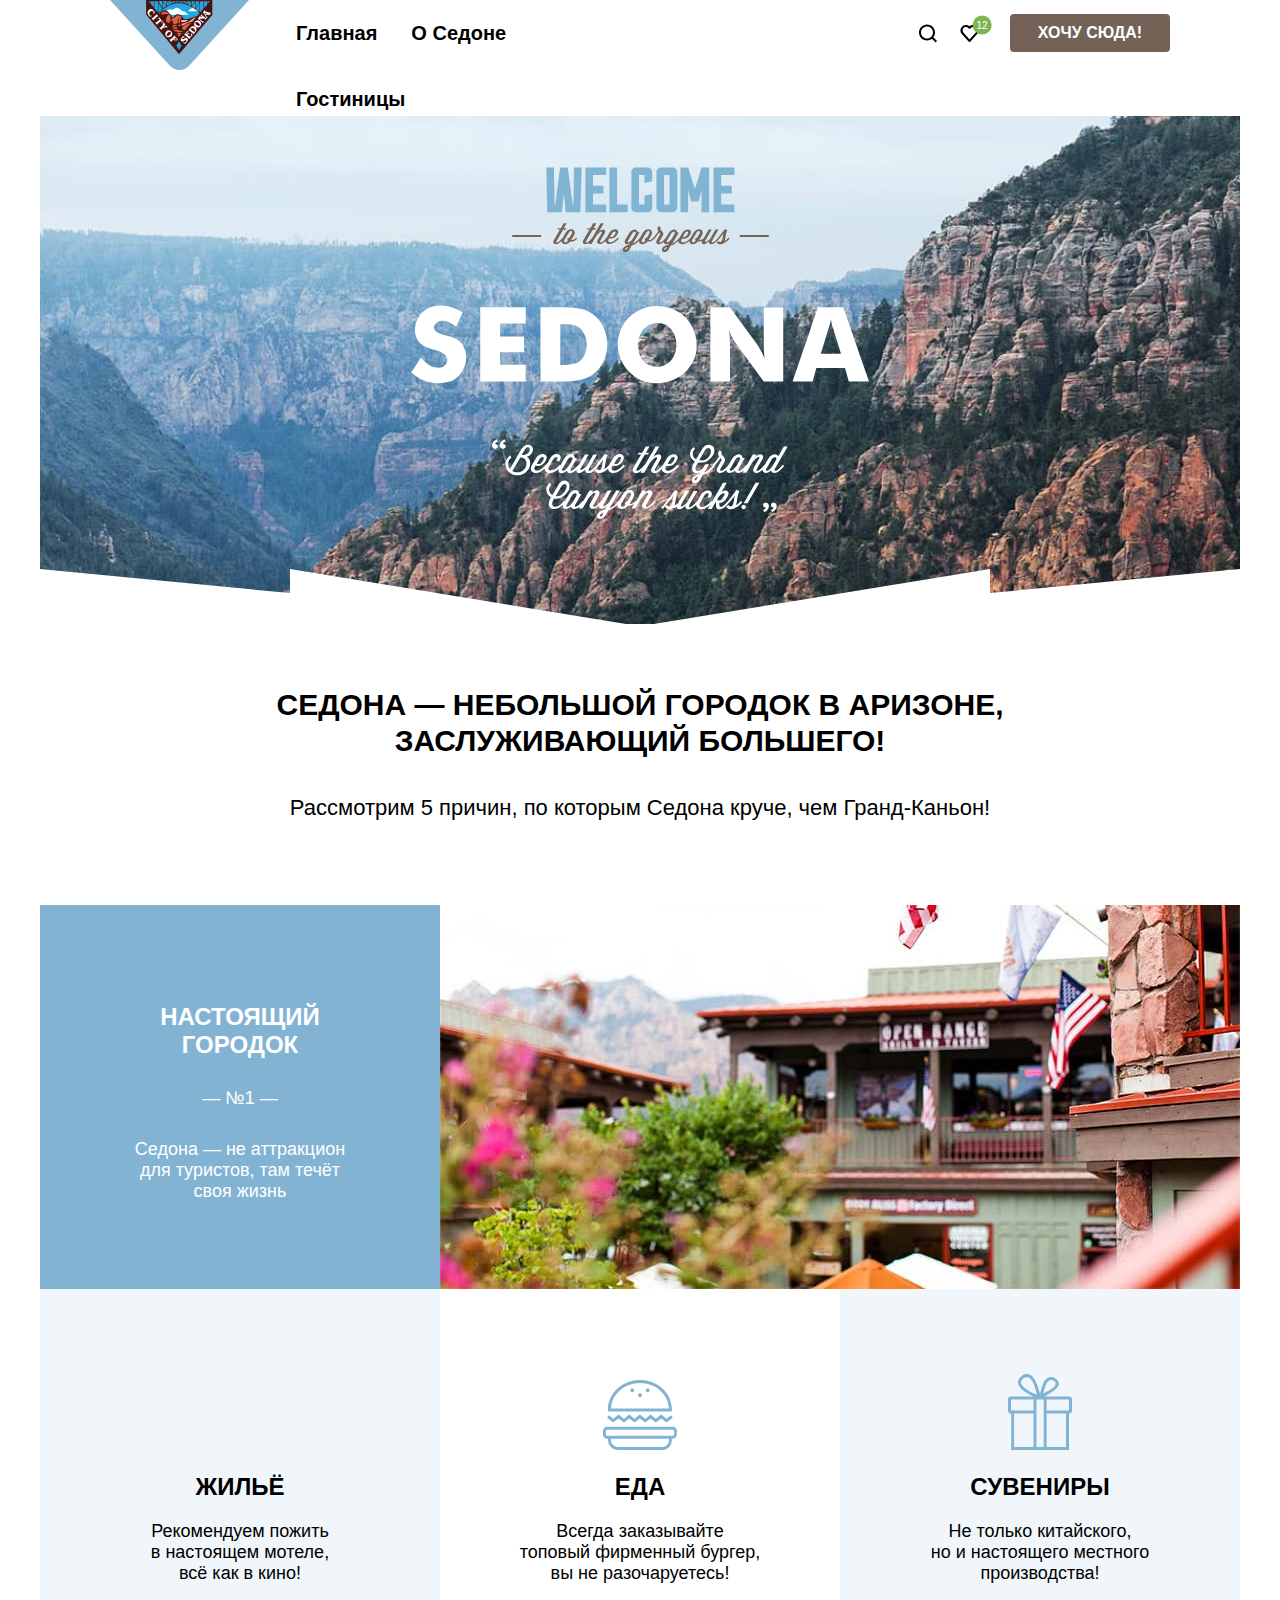
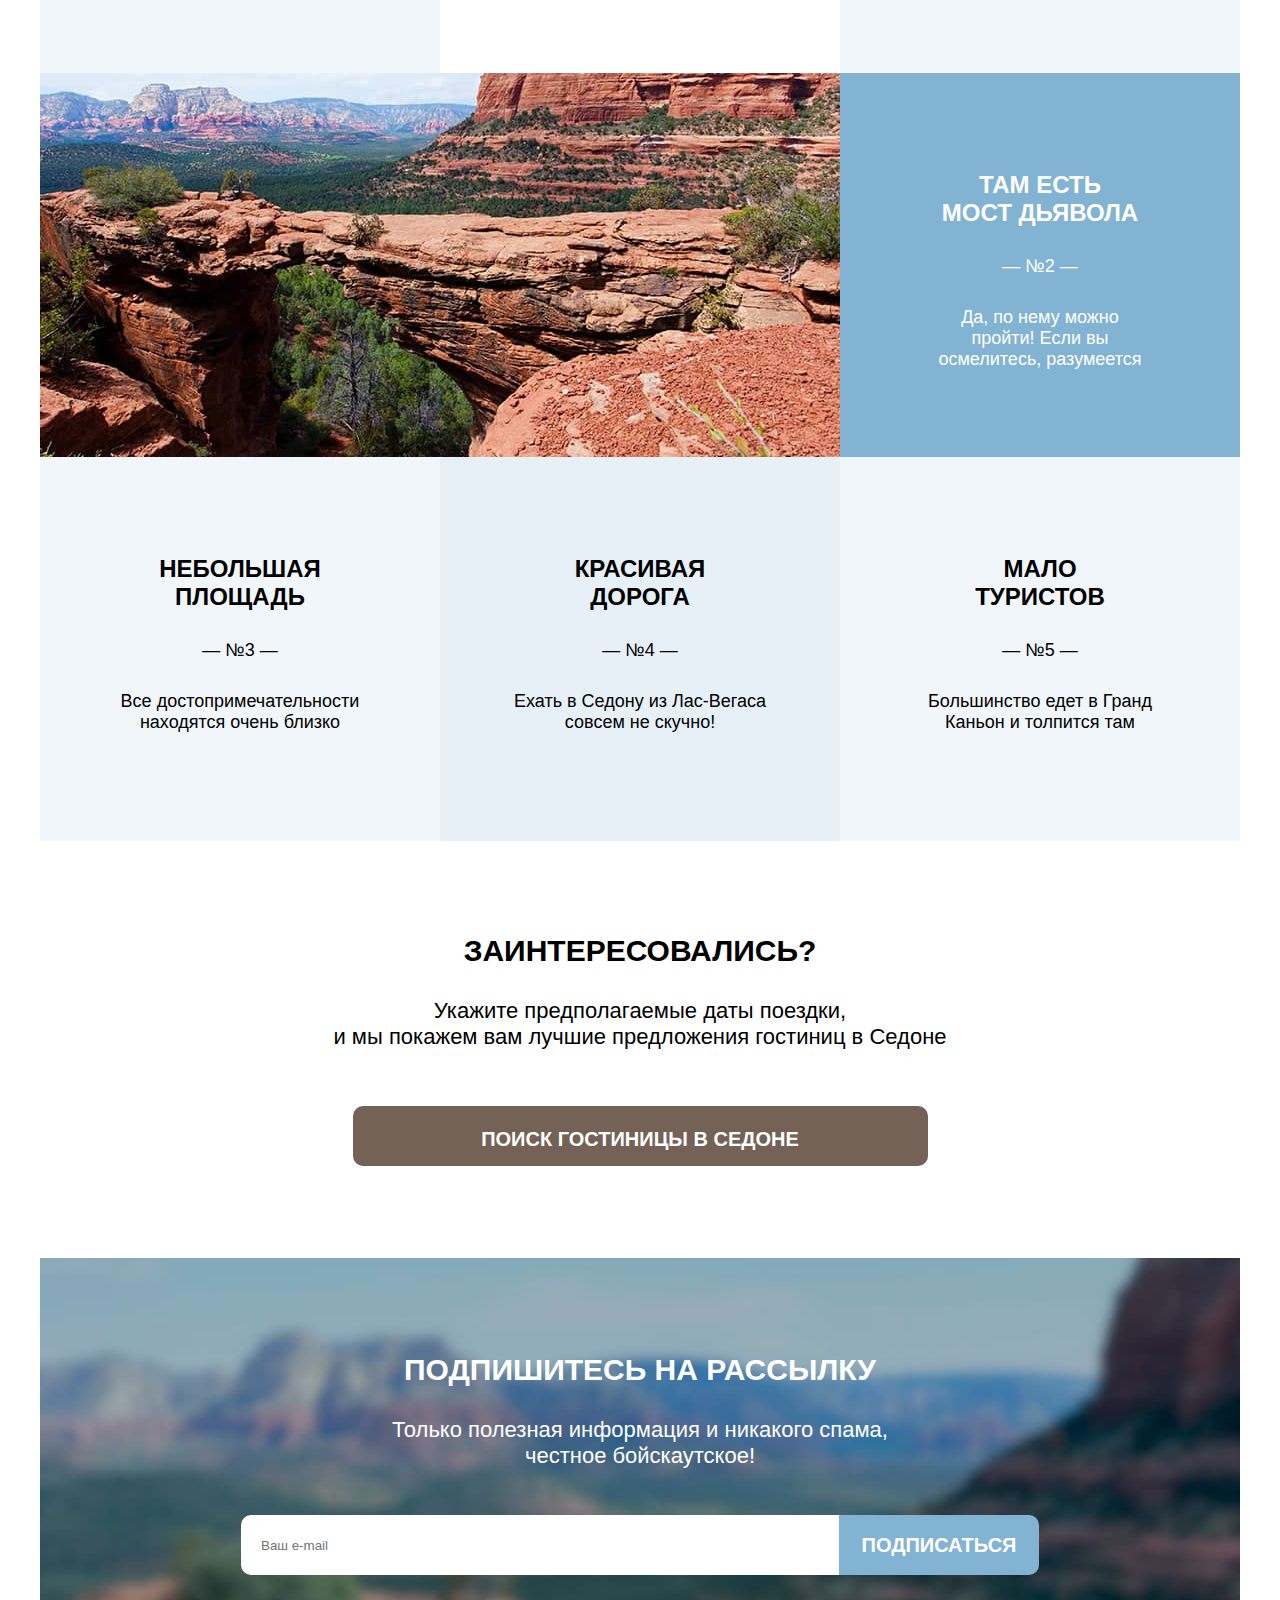
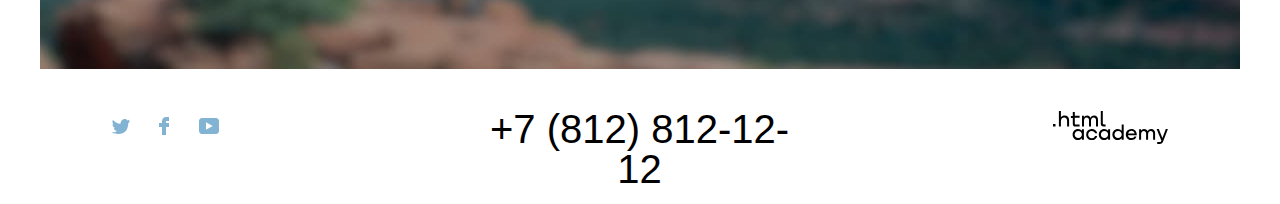
==== commit 8b18af69: "Merge pull request #8 from Elaeagnus1221/master" ====
--- a/index.html
+++ b/index.html
@@ -1,219 +1,266 @@
 <!DOCTYPE html>
 <html lang="ru">
-<head>
-  <meta charset="utf-8">
-  <title>Седона-Главная</title>
-  <link rel="stylesheet" href="styles.css">
-</head>
-<body>
-  <div class="wrap">
-  <header class="page-header">
-    <nav class="navigation">
-      <img class="logo" src="images/logo.svg" width="139" height="70"  alt="Логотип Седона">
-      <ul class="navigation-list">
-        <li class="navigation-item">
-          <a class="navigation-link" href="about.html">Главная</a>
-        </li>
-        <li class="navigation-item">
-          <a class="navigation-link" href="faq.html">О Седоне</a>
-        </li>
-        <li class="navigation-item">
-          <a class="navigation-link navigation-link-current" href="catalog.html">Гостиницы</a>
-        </li>
-      </ul>
-      <ul class="navigation-list navigation-user">
-        <li class="navigation-item">
-          <a class="navigation-link" href="#">
-            <svg width="20" height="19" viewBox="0 0 20 19" fill="none" xmlns="http://www.w3.org/2000/svg">
-              <path d="M19.0257 17.05L15.3152 13.35C16.318 12.05 17.02 10.35 17.02 8.44995C17.02 4.04995 13.4098 0.449951 8.99732 0.449951C4.58483 0.449951 0.974609 4.14995 0.974609 8.54995C0.974609 12.95 4.58483 16.55 8.99732 16.55C10.8024 16.55 12.5072 15.95 13.9112 14.85L17.6217 18.55L19.0257 17.05ZM8.99732 14.55C5.68795 14.55 2.98029 11.85 2.98029 8.54995C2.98029 5.24995 5.68795 2.54995 8.99732 2.54995C12.3067 2.54995 15.0143 5.24995 15.0143 8.54995C15.0143 11.85 12.3067 14.55 8.99732 14.55Z" fill="black"/>
-              </svg>              
-            <span class="visually-hidden">Поиск</span>
-          </a>
-        </li>
-        <li class="navigation-item">
-          <a class="navigation-link" href="#">
-            <svg width="33" height="26" viewBox="0 0 33 26" fill="none" xmlns="http://www.w3.org/2000/svg">
-              <path d="M9.44381 26C9.14296 26 8.84211 25.9 8.64154 25.6C3.22622 19.5 1.92253 18.1 1.62168 17.7C0.91969 16.8 0.518555 15.6 0.518555 14.4C0.518555 11.4 2.92537 9 6.03417 9C7.33785 9 8.54126 9.5 9.5441 10.3C10.5469 9.5 11.8506 9 13.054 9C16.0625 9 18.5696 11.4 18.5696 14.4C18.5696 15.7 18.0682 16.9 17.266 17.8L10.2461 25.7C10.0455 25.9 9.84495 26 9.44381 26ZM3.42679 16.5C3.72764 16.9 6.93672 20.5 9.5441 23.4L15.7617 16.4C16.2631 15.9 16.4637 15.2 16.4637 14.4C16.4637 12.6 14.9594 11.1 13.1543 11.1C12.1515 11.1 11.1486 11.6 10.4467 12.4C10.1458 12.7 9.84495 12.8 9.5441 12.8C9.24325 12.8 8.9424 12.6 8.74183 12.4C8.03984 11.6 7.037 11.1 6.03417 11.1C4.22906 11.1 2.7248 12.6 2.7248 14.4C2.62452 15.3 3.02565 16 3.42679 16.5C3.3265 16.5 3.3265 16.5 3.42679 16.5Z" fill="black"/>
-              <rect x="13" width="20" height="20" rx="10" fill="#7DB54F">
+  <head>
+    <meta charset="utf-8">
+    <title>HTML Academy: Седона</title>
+    <link rel="stylesheet" href="styles.css">
+    <link rel="icon" href="images/favicon.ico">
+  </head>
+  <body>
+    <header class="page-header">
+      <img class="page-logo" src="images/logo.svg" width="139" height="70" alt="Логотип Седона.">
+
+      <nav class="navigation">
+        <ul class="navigation-list">
+          <li class="navigation-item">
+            <a class="navigation-link" href="#">Главная</a>
+          </li>
+          <li class="navigation-item">
+            <a class="navigation-link" href="#">О Седоне</a>
+          </li>
+          <li class="navigation-item">
+            <a class="navigation-link" href="catalog.html">Гостиницы</a>
+          </li>
+        </ul>
+        <ul class="navigation-list navigation-user">
+          <li class="navigation-item navigation-item-user">
+            <a class="navigation-link" href="#">
+              <svg class="navigation-icon"
+                  width="19"
+                  height="19"
+                  fill="none"
+                  xmlns="http://www.w3.org/2000/svg"
+                  role="img"
+                  aria-label="Поиск.">
+                  <path d="m19.026 17.05-3.71-3.7c1.002-1.3 1.704-3 1.704-4.9 0-4.4-3.61-8-8.023-8C4.585.45.975 4.15.975 8.55c0 4.4 3.61 8 8.022 8 1.805 0 3.51-.6 4.914-1.7l3.71 3.7 1.405-1.5Zm-10.029-2.5c-3.309 0-6.017-2.7-6.017-6s2.708-6 6.017-6c3.31 0 6.017 2.7 6.017 6s-2.707 6-6.017 6Z"/>
               </svg>
-              
-            <span class="visually-hidden">Избранное</span>
-          </a>
-        </li>
-        <li class="navigation-item">
-          <a class="navigation-link" href="#">
-            <span class="visually-hidden">Хочу сюда</span>
-          </a>
-        </li>
-      </ul>
-    </nav>
-  </header>
-    <main class="main-container main-index">
+              <span class="visually-hidden">Поиск</span>
+            </a>
+          </li>
+          <li class="navigation-item navigation-item-user">
+            <a class="navigation-link" href="#">
+              <svg class="navigation-icon"
+                  width="19"
+                  height="17"
+                  fill="none"
+                  xmlns="http://www.w3.org/2000/svg"
+                  role="img"
+                  aria-label="Количество лайков.">
+                  <path d="M9.4 17a1 1 0 0 1-.8-.4l-7-7.9A5.4 5.4 0 0 1 6 0c1.3 0 2.5.5 3.5 1.3C10.5.5 12 0 13.1 0c3 0 5.5 2.4 5.5 5.4 0 1.3-.5 2.5-1.3 3.4l-7 7.9c-.3.2-.5.3-.9.3Zm-6-9.5 6.1 6.9 6.3-7c.5-.5.7-1.2.7-2 0-1.8-1.5-3.3-3.3-3.3-1 0-2 .5-2.8 1.3-.3.3-.6.4-.9.4-.3 0-.6-.2-.8-.4A3.7 3.7 0 0 0 6 2.1a3.3 3.3 0 0 0-3.3 3.3c0 .9.3 1.6.7 2.1Z"/>
+              </svg>
+              <span class="visually-hidden">Лайк</span>
+            </a>
+            <span class="navigation-item-counter">12</span>
+          </li>
+          <li class="navigation-item navigation-item-user">
+            <a class="navigation-link" href="#">Хочу сюда!</a>
+          </li>
+        </ul>
+      </nav>
+
+    </header>
+
+    <main class="main-index main-container">
       <div class="page-container">
+        <h1 class="visually-hidden">Седона</h1>
         <section class="promo-first">
           <h2 class="visually-hidden">Добро пожаловать в Седону</h2>
           <img alt="Добро пожаловать в Седону" height="353" src="images/welcome.svg" width="459"> 
         </section>
-      <section class="advantages">
-        <h2 class="visually-hidden-1">
-          Седона — небольшой городок в Аризоне,<br> заслуживающий большего!
-        </h2>
-        <p class="advantages-description">
-          Рассмотрим 5 причин, по которым Седона круче, чем Гранд-Каньон!
-        </p>
-        </section>
         <section class="advantages">
+
+          <div class="advantages-header">
+            <h2 class="advantages-title">Седона — небольшой городок в Аризоне,<br> заслуживающий большего!</h2>
+            <p class="advantages-discription">Рассмотрим 5 причин, по которым Седона круче, чем Гранд-Каньон!</p>
+          </div>
+
           <h2 class="visually-hidden">Преимущества</h2>
           <ul class="advantages-list">
-            <li class="advantage-item">
-              <div class="advantage  blue">
-                <h3>Настоящий городок</h3>
-                <p class="advantage-number">- №1 -</p>
-                <p class="advantage-description">Седона - не аттракцион для туристов, там течет своя жизнь</p>
+            <li class="advantages-item">
+              <div class="advantages-wrapper">
+                <h3 class="advantages-title">Настоящий<br> городок</h3>
+                <p class="advantages-number">— №1 —</p>
+                <p class="advantages-description">Седона — не аттракцион для туристов, там течёт своя жизнь</p>
               </div>
-              <div class="advantage-image">
-                 <img alt="Настоящий городок" height="384" src="images/photo-1.jpg" width="800"> </div>
-              <ul class="feature-list">
-                <li class="feature-item house">
-                  <h4>Жильё</h4>
-                  <p>Рекомендуем пожить в настоящем мотеле, все как в кино</p>
-                </li>
-                <li class="feature-item food">
-                  <h4>Еда</h4>
-                  <p>Всегда заказывайте фирменный бургер, вы не разочаруетесь!</p>
-                </li>
-                <li class="feature-item gift">
-                  <h4>Сувениры</h4>
-                  <p>Не только китайского, но и местного производства!</p>
-                </li>
-              </ul>
-            </li>
-            <li class="advantage-item">
-              <div class="advantage-image"> <img alt="Мост Дьявола" height="384" src="images/photo-2.jpg" width="800"> </div>
-              <div class="advantage  blue">
-                <h3>Там есть <br> мост дьявола</h3>
-                <p class="advantage-number">- №2 -</p>
-                <p class="advantage-description">Да, по нему можно пройти! Если конечно вы осмелитесь</p>
+                <img class="advantages-background" src="images/photo-1.jpg" width="800" height="384" alt="Город Седона.">
+            </li>
+            <li class="advantages-item">
+              <h3 class="advantages-title">Жильё</h3>
+              <p class="advantages-description">Рекомендуем пожить<br> в настоящем мотеле, всё как в кино!</p>
+            </li>
+            <li class="advantages-item">
+              <h3 class="advantages-title">Еда</h3>
+              <p class="advantages-description">Всегда заказывайте<br> топовый фирменный бургер, вы не разочаруетесь!</p>
+            </li>
+            <li class="advantages-item">
+              <h3 class="advantages-title">Сувениры</h3>
+              <p class="advantages-description">Не только китайского,<br> но и настоящего местного производства!</p>
+            </li>
+            <li class="advantages-item">
+              <img class="advantages-background" src="images/photo-2.jpg" width="800" height="384" alt="Скала Мост Дьявола.">
+              <div class="advantages-wrapper">
+                <h3 class="advantages-title">Там есть<br> мост дьявола</h3>
+                <p class="advantages-number">— №2 —</p>
+                <p class="advantages-description">Да, по нему можно пройти! Если вы осмелитесь, разумеется</p>
               </div>
             </li>
+            <li class="advantages-item">
+              <h3 class="advantages-title">Небольшая<br> площадь</h3>
+              <p class="advantages-number">— №3 —</p>
+              <p class="advantages-description">Все достопримечательности<br> находятся очень близко</p>
+            </li>
+            <li class="advantages-item">
+              <h3 class="advantages-title">Красивая<br> дорога</h3>
+              <p class="advantages-number">— №4 —</p>
+              <p class="advantages-description">Ехать в Седону из Лас-Вегаса<br> совсем не скучно!</p>
+            </li>
+            <li class="advantages-item">
+              <h3 class="advantages-title">Мало<br> туристов</h3>
+              <p class="advantages-number">— №5 —</p>
+              <p class="advantages-description">Большинство едет в Гранд<br> Каньон и толпится там</p>
+            </li>
           </ul>
-          <ul class="advantage-list">
-            <li class="more-advantage">
-              <h3>Небольшая площадь</h3>
-              <p>- №3 -</p>
-              <p>Все достопримечательности находятся очень близко</p>
-            </li>
-            <li class="more-advantage">
-              <h3>Красивая дорога</h3>
-              <p>- №4 -</p>
-              <p>Ехать в Седону из Лас-Вегаса совсем не скучно!</p>
-            </li>
-            <li class="more-advantage">
-              <h3>Мало туристов</h3>
-              <p>- №5 -</p>
-              <p>Большинство едет в Гранд Каньон &nbsp; и толпится там</p>
+        </section>
+
+        <section class="search">
+          <h2 class="search-title">Заинтересовались?</h2>
+          <p class="search-description">Укажите предполагаемые даты поездки,<br> и мы покажем вам лучшие предложения гостиниц в Седоне</p>
+          <a class="search-link" href="catalog.html">Поиск гостиницы в Седоне</a>
+        </section>
+
+        <section class="newsletter">
+          <h2 class="newsletter-title">Подпишитесь на рассылку</h2>
+          <p class="newsletter-description">Только полезная информация и никакого спама,<br> честное бойскаутское!</p>
+
+          <form class="newsletter-form" action="https://echo.htmlacademy.ru/" method="post">
+            <label for="newsletter-email">
+                <input class="field" placeholder="Ваш e-mail" type="email" name="newsletter-email" id="newsletter-email" required>
+            </label>
+            <button class="button newsletter-button" type="submit">Подписаться</button>
+          </form>
+        </section>
+      </div>
+    </main>
+
+    <footer class="page-footer">
+      <div class="page-footer-container">
+        <section class="footer-social">
+          <h2 class="visually-hidden">Социальные сети</h2>
+          <ul class="footer-list">
+            <li class="footer-item">
+              <a class="footer-social-link footer-social-tw" href="https://twitter.com/htmlacademy_ru">
+                <svg class="footer-social-icon"
+                    width="18"
+                    height="15"
+                    fill="none"
+                    xmlns="http://www.w3.org/2000/svg"
+                    role="img"
+                    aria-label="Twitter.">
+                    <path d="M11.6.2c1.8-.5 3.2.3 3.8 1.2.7-.2 1.4-.5 2.1-.7 0 .9-.6 1.5-.9 1.8.7.1 1.4-.6 1.4-.6-.2 1-1.1 1.8-1.7 2-.2 6.8001-3.3 11.2001-10.6 11.1001h-.5c-.4 0-4.4-.5-5.2-1.9 2.4.2 4.1-.4 5-1.2-1-.3-2.9-.4-3.2-2.9.4.1.6.2 1.3.1C1.8 8.3.4 7.5.5 5.3c.3.3 1.1.5 1.4.5C1.1 5.6-.2 2.5.9.9c1.9 1.9 4 3.6 7.6 3.8C8.7 2.3 9.7.8 11.6.2Z"/>
+                </svg>
+                <span class="visually-hidden">Twitter</span>
+              </a>
+            </li>
+            <li class="footer-item">
+              <a class="footer-social-link footer-social-fb" href="https://www.facebook.com/htmlacademy">
+                <svg class="footer-social-icon"
+                    width="10"
+                    height="18"
+                    fill="none"
+                    xmlns="http://www.w3.org/2000/svg"
+                    role="img"
+                    aria-label="Facebook.">
+                    <path d="M7 0C4.8 0 3 1.8 3 4v2H0v4h3v8h4v-8h3V6H7V4h3V0H7Z"/>
+                </svg>
+                <span class="visually-hidden">Facebook</span>
+              </a>
+            </li>
+            <li class="footer-item">
+              <a class="footer-social-link footer-social-yt" href="https://www.youtube.com/c/HTMLAcademyRUS">
+                <svg class="footer-social-icon"
+                    width="20"
+                    height="16"
+                    fill="none"
+                    xmlns="http://www.w3.org/2000/svg"
+                    role="img"
+                    aria-label="Youtube.">
+                    <path d="M17 0H2.9C1.2 0 0 1.5 0 3.2v9.5C0 14.5 1.2 16 2.9 16h14.3c1.5 0 2.9-1.5 2.9-3.2V3.2C19.9 1.5 18.7 0 17 0ZM7 11.8V4.2L13.7 8 7 11.8Z"/>
+                </svg>
+                <span class="visually-hidden">Youtube</span>
+              </a>
             </li>
           </ul>
         </section>
-        <section class="search-hotel">
-          <header class="search-header">
-            <h2 class="visually-hidden">Поиск гостиниц в Седоне</h2>
-            <p class="search-question">Заинтересовались?</p>
-            <p class="search-date">Укажите продполагаемые даты поездки,
-              <br>и мы покажем вам лучшие предложения гостиниц в Седоне
+
+        <section class="footer-contacts">
+          <h2 class="visually-hidden">Контакты</h2>
+          <address class="footer-contacts-address">
+            <a class="footer-contacts-address-phone" href="tel:78128121212">+7 (812) 812-12-12</a>
+          </address>
+        </section>
+
+        <a class="htmlacademy-logo" href="https://htmlacademy.ru/">
+          <svg class="htmlacademy-logo-icon"
+              width="115"
+              height="34"
+              fill="none"
+              xmlns="http://www.w3.org/2000/svg"
+              role="img"
+              aria-label="Логотип HTML Academy.">
+              <path d="M0 12.9v2.6h2.5v-2.6H0Zm11.6-8.4c-1.6 0-2.8.7-3.6 1.7h-.1V0h-2v15.5h2v-5.3c0-2.1 1.3-3.6 3.3-3.6 1.8 0 2.9 1.4 2.9 3.2v5.7h2V9.4c.1-3-1.8-4.9-4.5-4.9Zm15 .3h-4.8V1.1h-2v3.8h-1.9v2h1.9v6c0 1.7 1 2.7 2.7 2.7h4.1v-2h-3.7c-.7 0-1.1-.4-1.1-1.1V6.8h4.8v-2Zm14.5-.2c-1.6 0-2.9.8-3.5 2.1h-.1a3.7 3.7 0 0 0-3.4-2.1c-1.4 0-2.5.8-3.1 1.8h-.1V4.8H29v10.6h2V10c0-2 1-3.5 2.6-3.5 1.5 0 2.4 1 2.4 2.6v6.3h2V9.8c0-2.4 1.4-3.3 2.6-3.3 1.5 0 2.4 1 2.4 2.6v6.3h2V8.9c.1-2.5-1.4-4.3-3.9-4.3Zm6.7 8.1c0 1.7 1 2.7 2.8 2.7h2v-2h-1.7c-.7 0-1.1-.4-1.1-1.1V0h-2v12.7Zm-18.9 7a4.9 4.9 0 0 0-3.9-1.8c-3.1 0-5.4 2.3-5.4 5.6s2.3 5.6 5.4 5.6c1.8 0 3-.8 3.8-1.9h.1v1.6h2V18.2h-2v1.5Zm-3.6 7.4a3.5 3.5 0 0 1-3.6-3.6c0-2 1.4-3.6 3.6-3.6s3.6 1.6 3.6 3.6c0 1.9-1.4 3.6-3.6 3.6ZM44.2 22c-.5-2.4-2.6-4.1-5.4-4.1a5.4 5.4 0 0 0-5.6 5.6c0 3.1 2.2 5.6 5.6 5.6 2.8 0 4.9-1.8 5.4-4.2h-2.1a3.4 3.4 0 0 1-3.3 2.3 3.5 3.5 0 0 1-3.6-3.6c0-2 1.4-3.6 3.6-3.6 1.6 0 2.8 1 3.3 2.2h2.1V22Zm10.9-2.3a4.9 4.9 0 0 0-3.9-1.8c-3.1 0-5.4 2.3-5.4 5.6s2.3 5.6 5.4 5.6c1.8 0 3-.8 3.8-1.9h.1v1.6h2V18.2h-2v1.5Zm-3.6 7.4a3.5 3.5 0 0 1-3.6-3.6c0-2 1.4-3.6 3.6-3.6s3.6 1.6 3.6 3.6c0 1.9-1.5 3.6-3.6 3.6Zm17.2-7.3a5 5 0 0 0-3.9-1.9c-3.1 0-5.4 2.3-5.4 5.6s2.2 5.6 5.4 5.6c1.7 0 3-.8 3.8-1.8h.1v1.5h2V13.4h-2v6.4Zm-3.6 7.3a3.5 3.5 0 0 1-3.6-3.6c0-2 1.4-3.6 3.6-3.6s3.6 1.6 3.6 3.6c-.1 2-1.5 3.6-3.6 3.6Zm13.2-9.2a5.4 5.4 0 0 0-5.5 5.6c0 3 2.1 5.6 5.5 5.6 2.5 0 4.5-1.3 5.2-3.6h-2.1c-.5 1-1.6 1.6-3 1.6-1.9 0-3.3-1.3-3.4-2.9h8.8c.2-3.6-2-6.3-5.5-6.3Zm0 1.9c1.7 0 3 1 3.3 2.6h-6.5a3.2 3.2 0 0 1 3.2-2.6Zm19.9-1.9a4 4 0 0 0-3.6 2h-.1c-.6-1.2-1.8-2-3.4-2-1.4 0-2.5.7-3.1 1.8v-1.5h-1.9v10.6h2v-5.4c0-2 1-3.4 2.6-3.5 1.5 0 2.4 1 2.4 2.6v6.3h2v-5.6c0-2.4 1.4-3.3 2.6-3.3 1.5 0 2.4 1 2.4 2.6v6.3h2v-6.5c.1-2.6-1.4-4.4-3.9-4.4Zm11.2 9.1-3.6-8.9h-2.2l4.8 11.6c-.3.9-.7 1.2-1.7 1.2h-2.5v2h2.5c1.8 0 2.8-.8 3.5-2.6l4.7-12.2h-2.1l-3.4 8.9Z"/>
+          </svg>
+        </a>
+      </div>
+    </footer>
+
+    <div class="modal-container modal-container-close">
+      <div class="modal modal-auth">
+        <button class="modal-close-button">
+          <span class="visually-hidden">Закрыть</span>
+        </button>
+        <section class="modal-content">
+          <h2 class="modal-title">Поиск гостиницы в Седоне</h2>
+          <form class="auto-form" action="https://echo.htmlacademy.ru/" method="post">
+            <p class="field-group">
+              <span class="field-group-title">Дата заезда:</span>
+              <label class="visually-hidden" for="check-in">Дата заезда</label>
+              <input class="auto-form-field field" type="date" id="check-in" name="check-in" required>
             </p>
-          </header>
-          <div class="form-title">
-            <a href="#" class="hotel-button">
-              <h2 class="form-header">Поиск гостиницы в седоне</h2>
-            </a>
-          </div>
-        </section>
-      <section class="appointment">
-        <h2 class="appointment-title">Подпишитесь на рассылку</h2>
-        <p class="appointment-info">Только полезная информация и никакого спама,
-          честное бойскаутское!</p>
-          <form class="appointment-form" action="https://echo.htmlacademy.ru/" method="post">
-            <p class="appointment-form-e-mail">
-              <label for="appointment-e-mail">
-              </label>
-              <input type="text" id="appointment-e-mail" name="appointment-e-mail" placeholder="Ваш e-mail">
+            <p class="field-group">
+              <span class="field-group-title">Дата выезда:</span>
+              <label class="visually-hidden" for="check-out">Дата выезда</label>
+              <input class="auto-form-field field" type="date" id="check-out" name="check-out" required>
             </p>
-            <button class="button" type="submit">Подписаться</button>
-        </form>
-      </section>
-      <footer class="page-footer">
-        <div class="page-footer-container">
-          <section class="footer-social">
-            <h2 class="visually-hidden">Социальные сети</h2>
-            <ul class="footer-list">
-              <li class="footer-item">
-                <a class="footer-social-link footer-social-tw" href="https://twitter.com/htmlacademy_ru">
-                  <svg class="footer-social-icon"
-                      width="18"
-                      height="15"
-                      fill="none"
-                      xmlns="http://www.w3.org/2000/svg"
-                      role="img"
-                      aria-label="Twitter.">
-                      <path d="M11.6.2c1.8-.5 3.2.3 3.8 1.2.7-.2 1.4-.5 2.1-.7 0 .9-.6 1.5-.9 1.8.7.1 1.4-.6 1.4-.6-.2 1-1.1 1.8-1.7 2-.2 6.8001-3.3 11.2001-10.6 11.1001h-.5c-.4 0-4.4-.5-5.2-1.9 2.4.2 4.1-.4 5-1.2-1-.3-2.9-.4-3.2-2.9.4.1.6.2 1.3.1C1.8 8.3.4 7.5.5 5.3c.3.3 1.1.5 1.4.5C1.1 5.6-.2 2.5.9.9c1.9 1.9 4 3.6 7.6 3.8C8.7 2.3 9.7.8 11.6.2Z"/>
-                  </svg>
-                  <span class="visually-hidden">Twitter</span>
-                </a>
-              </li>
-              <li class="footer-item">
-                <a class="footer-social-link footer-social-fb" href="https://www.facebook.com/htmlacademy">
-                  <svg class="footer-social-icon"
-                      width="10"
-                      height="18"
-                      fill="none"
-                      xmlns="http://www.w3.org/2000/svg"
-                      role="img"
-                      aria-label="Facebook.">
-                      <path d="M7 0C4.8 0 3 1.8 3 4v2H0v4h3v8h4v-8h3V6H7V4h3V0H7Z"/>
-                  </svg>
-                  <span class="visually-hidden">Facebook</span>
-                </a>
-              </li>
-              <li class="footer-item">
-                <a class="footer-social-link footer-social-yt" href="https://www.youtube.com/c/HTMLAcademyRUS">
-                  <svg class="footer-social-icon"
-                      width="20"
-                      height="16"
-                      fill="none"
-                      xmlns="http://www.w3.org/2000/svg"
-                      role="img"
-                      aria-label="Youtube.">
-                      <path d="M17 0H2.9C1.2 0 0 1.5 0 3.2v9.5C0 14.5 1.2 16 2.9 16h14.3c1.5 0 2.9-1.5 2.9-3.2V3.2C19.9 1.5 18.7 0 17 0ZM7 11.8V4.2L13.7 8 7 11.8Z"/>
-                  </svg>
-                  <span class="visually-hidden">Youtube</span>
-                </a>
-              </li>
-            </ul>
-          </section>
-      
-          <section class="footer-contacts">
-            <h2 class="visually-hidden">Контакты</h2>
-            <address class="footer-contacts-address">
-              <a class="footer-contacts-address-phone" href="tel:78128121212">+7 (812) 812-12-12</a>
-            </address>
-          </section>
-      
-          <a class="htmlacademy-logo" href="https://htmlacademy.ru/">
-            <svg class="htmlacademy-logo-icon"
-                width="115"
-                height="34"
-                fill="none"
-                xmlns="http://www.w3.org/2000/svg"
-                role="img"
-                aria-label="Логотип HTML Academy.">
-                <path d="M0 12.9v2.6h2.5v-2.6H0Zm11.6-8.4c-1.6 0-2.8.7-3.6 1.7h-.1V0h-2v15.5h2v-5.3c0-2.1 1.3-3.6 3.3-3.6 1.8 0 2.9 1.4 2.9 3.2v5.7h2V9.4c.1-3-1.8-4.9-4.5-4.9Zm15 .3h-4.8V1.1h-2v3.8h-1.9v2h1.9v6c0 1.7 1 2.7 2.7 2.7h4.1v-2h-3.7c-.7 0-1.1-.4-1.1-1.1V6.8h4.8v-2Zm14.5-.2c-1.6 0-2.9.8-3.5 2.1h-.1a3.7 3.7 0 0 0-3.4-2.1c-1.4 0-2.5.8-3.1 1.8h-.1V4.8H29v10.6h2V10c0-2 1-3.5 2.6-3.5 1.5 0 2.4 1 2.4 2.6v6.3h2V9.8c0-2.4 1.4-3.3 2.6-3.3 1.5 0 2.4 1 2.4 2.6v6.3h2V8.9c.1-2.5-1.4-4.3-3.9-4.3Zm6.7 8.1c0 1.7 1 2.7 2.8 2.7h2v-2h-1.7c-.7 0-1.1-.4-1.1-1.1V0h-2v12.7Zm-18.9 7a4.9 4.9 0 0 0-3.9-1.8c-3.1 0-5.4 2.3-5.4 5.6s2.3 5.6 5.4 5.6c1.8 0 3-.8 3.8-1.9h.1v1.6h2V18.2h-2v1.5Zm-3.6 7.4a3.5 3.5 0 0 1-3.6-3.6c0-2 1.4-3.6 3.6-3.6s3.6 1.6 3.6 3.6c0 1.9-1.4 3.6-3.6 3.6ZM44.2 22c-.5-2.4-2.6-4.1-5.4-4.1a5.4 5.4 0 0 0-5.6 5.6c0 3.1 2.2 5.6 5.6 5.6 2.8 0 4.9-1.8 5.4-4.2h-2.1a3.4 3.4 0 0 1-3.3 2.3 3.5 3.5 0 0 1-3.6-3.6c0-2 1.4-3.6 3.6-3.6 1.6 0 2.8 1 3.3 2.2h2.1V22Zm10.9-2.3a4.9 4.9 0 0 0-3.9-1.8c-3.1 0-5.4 2.3-5.4 5.6s2.3 5.6 5.4 5.6c1.8 0 3-.8 3.8-1.9h.1v1.6h2V18.2h-2v1.5Zm-3.6 7.4a3.5 3.5 0 0 1-3.6-3.6c0-2 1.4-3.6 3.6-3.6s3.6 1.6 3.6 3.6c0 1.9-1.5 3.6-3.6 3.6Zm17.2-7.3a5 5 0 0 0-3.9-1.9c-3.1 0-5.4 2.3-5.4 5.6s2.2 5.6 5.4 5.6c1.7 0 3-.8 3.8-1.8h.1v1.5h2V13.4h-2v6.4Zm-3.6 7.3a3.5 3.5 0 0 1-3.6-3.6c0-2 1.4-3.6 3.6-3.6s3.6 1.6 3.6 3.6c-.1 2-1.5 3.6-3.6 3.6Zm13.2-9.2a5.4 5.4 0 0 0-5.5 5.6c0 3 2.1 5.6 5.5 5.6 2.5 0 4.5-1.3 5.2-3.6h-2.1c-.5 1-1.6 1.6-3 1.6-1.9 0-3.3-1.3-3.4-2.9h8.8c.2-3.6-2-6.3-5.5-6.3Zm0 1.9c1.7 0 3 1 3.3 2.6h-6.5a3.2 3.2 0 0 1 3.2-2.6Zm19.9-1.9a4 4 0 0 0-3.6 2h-.1c-.6-1.2-1.8-2-3.4-2-1.4 0-2.5.7-3.1 1.8v-1.5h-1.9v10.6h2v-5.4c0-2 1-3.4 2.6-3.5 1.5 0 2.4 1 2.4 2.6v6.3h2v-5.6c0-2.4 1.4-3.3 2.6-3.3 1.5 0 2.4 1 2.4 2.6v6.3h2v-6.5c.1-2.6-1.4-4.4-3.9-4.4Zm11.2 9.1-3.6-8.9h-2.2l4.8 11.6c-.3.9-.7 1.2-1.7 1.2h-2.5v2h2.5c1.8 0 2.8-.8 3.5-2.6l4.7-12.2h-2.1l-3.4 8.9Z"/>
-            </svg>
-          </a>
-        </div>
-      </footer>
+            <div class="field-group-wrapper">
+              <p class="field-group">
+                <span class="field-group-title">Взрослые:</span>
+                <label class="visually-hidden" for="adults">Взрослые</label>
+                <input class="auto-form-field field" type="number" id="adults" name="adults" value="2" min="1" required>
+              </p>
+              <p class="field-group field-group-kids">
+                <span class="field-group-title">Дети:</span>
+                <span class="tooltip">
+                  <button class="tooltip-toggle" type="button" aria-labelledby="tooltip-label">
+                    <svg class="tooltip-icon"
+                        width="1"
+                        height="9"
+                        fill="none"
+                        xmlns="http://www.w3.org/2000/svg"
+                        role="img"
+                        aria-label="Пояснение по количеству детей.">
+                      <path fill-rule="evenodd" clip-rule="evenodd" d="M0 0h2v2H0V0Zm2 12H0V3h2v9Z"/>
+                    </svg>
+                  </button>
+                  <span class="tooltip-text" role="tooltip" id="tooltip-label">Укажите количество детей, которые будут с вами, возраст которых от 6 до 18 лет. Дети до 6 лет размещаются бесплатно.</span>
+                </span>
+                <label class="visually-hidden" for="kids">Дети</label>
+                <input class="auto-form-field field" type="number" id="kids" name="kids" value="1" min="0" required>
+              </p>
+            </div>
+            <button class="button auto-form-button" type="submit">Найти</button>
+          </form>
+        </section>
+      </div>
     </div>
-  </main>
-</div>
-</body>
+  </body>
 </html>--- a/styles.css
+++ b/styles.css
@@ -1,465 +1,698 @@
 @font-face {
-  font-family: "PT Sans", serif;
-  font-style: italic;
+  font-family: "PT Sans";
+  font-style: normal;
   font-weight: 400;
-  src: url("fonts/pt-sans-regular.woff2") format("woff2");
+  src: url("../fonts/ptsans-400.woff2") format("woff2");
   font-display: swap;
 }
 
 @font-face {
-  font-family: "PT Sans", serif;
+  font-family: "PT Sans";
   font-style: normal;
   font-weight: 700;
-  src: url("fonts/pt-sans-bold.woff2") format("woff2");
+  src: url("../fonts/ptsans-700.woff2") format("woff2");
   font-display: swap;
 }
 
-@font-face {
-  font-family: "PT Sans", sans-serif;
-  font-style: italic;
-  font-weight: 400;
-  src: url("fonts/pt-sans-italic.woff2") format("woff2");
-}
-@font-face {
-  font-family: "PT Sans", serif;
-  font-style: italic;
-  font-weight: 700;
-  src: url("fonts/pt-sans-bold-italic.woff2") format("woff2");
-  font-display: swap;
-}
-/* PT Sans Narrow */
-@font-face {
-  font-family: "PT Sans Narrow";
-  font-style: normal;
-  font-weight: 700;
-  src: url("fonts/pt-sans-narrow-bold.woff2") format("woff2");
-  font-display: swap;
-}
-html,
+html {
+  height: 100%;
+}
+
 body {
-    width: 100%;
-    height: 100%;
-    min-width: 1200px;
-
-}
-ul{
-  list-style: none;
-  display: flex;
-flex-wrap: wrap;
-margin: 0;
-padding: 0;
-}
-.wrap{
-    width: 1200px;
-    margin: 0 auto;
-    padding-left: 40px;
-    padding-right: 40px;
-  }
-section{
-  width: 1200px;
-  
-}
-.advantages-list{
-  flex-wrap: nowrap;
-}
-.navigation  {
-display: flex;
-width: 1060px;
-height: 70px;
-margin: 0 auto;
-list-style: none;
-}
-.navigation-user{
-  max-width: 264px;
-  margin-left: auto;
-}
-.logo {
-  display: block;
-  margin: 0 auto;
-  padding: 0 30px 282px;
-}
-.feature-real-city{
-  width: 1200px;
-  height: 384px;
-  background-color: #83B3D3;
-  display: flex;
-  justify-content: space-between;
-}
-.feature-bridge{
-  width: 1200px;
-  height: 384px;
-  background-color: #83B3D3;
-  display: flex;
-  justify-content: space-between;
-  flex-direction: row-reverse;
-  margin-left: auto;
-}
-.main-index{
-  color: black;
-  background-color: white;
-  background-image: url("images/background.jpg");
-  background-size: 100% auto;
-  background-repeat: no-repeat;
-  margin-left: auto;
-}
-.appointment{
-  color: black;
-  background-color: white;
-  width: 1200px;
-  height: 411px;
-  background-image: url("images/background-footer.jpg");
-  background-repeat: no-repeat;
-}
-.inner-header {
-  color: black;
-background-color: white;
-width: 1200px;
-height: 408px;
-background-image: url("images/catalog-background1.jpg");
-margin: 0 auto;
-}
-html{
-  height: 100%;
-}
-
-body{
   margin: 0;
+  margin-left: 40px;
+  margin-right: 40px;
   padding: 0;
   display: flex;
   flex-direction: column;
   min-height: 100%;
-  font-family: "PT Sans" sans-serif;
+  font-family: "PT Sans", sans-serif;
   font-size: 18px;
   line-height: 21px;
-  color: #333333;
-  background-color: white;
-  text-align: center;
-}
-.pagination-link {
-  display: block;
-  box-sizing: border-box;
-  width: 50px;
-  height: 44px;
-  padding: 14px 20px;
-  line-height: 16px;
-  font-weight: 700;
+  color: #000000;
+  background-color: #ffffff;
+}
+
+.navigation-list,
+.advantages-list,
+.footer-list,
+.breadcrumbs,
+.catalog-filter-list,
+.hotel-list,
+.pagination {
+  padding: 0;
+  margin: 0;
+  list-style-type: none;
+}
+
+.page-header{
+  display: flex;
+  width: 1060px;
+  height: 70px;
+  margin: 0 auto;
+}
+
+.page-logo {
+  margin-right: 30px;
+  z-index: 2;
+}
+
+.navigation {
+  display: flex;
+}
+
+.navigation-item-counter {
+  position: absolute;
+  bottom: 51px;
+  left: 24px;
+  display: flex;
+  justify-content: center;
+  align-items: center;
+  font-size: 10px;
+  line-height: 13px;
   color: #ffffff;
-  background-color: #83B3D3;
-  text-decoration: none;
-}
-  .product-list{
-    display: block;
-    align-content: space-around;
-  }
-
-.page-header{
-  color: black;
-  background: white;
-  font-family: "PT Sans" sans-serif;
-font-weight: 700;
-font-size: 20px;
-line-height: 26px;
-}
-.navigation-link{
-  font-family: "PT Sans", sans-serif;
-  color: black;
-  background: white;
-  font-weight: 700;
+  width: 20px;
+  height: 20px;
+  background-image: url("images/green-ellipse.svg");
+  background-repeat: no-repeat;
+  background-position: center;
+}
+
+.navigation-item > .navigation-item-counter {
+  position: relative;
+}
+
+.navigation-list {
+  display: flex;
+  flex-wrap: wrap;
+  align-items: flex-start;
+  justify-content: flex-start;
+  width: 345px;
+}
+
+.navigation-user {
+  max-width: 264px;
+}
+
+.navigation-link {
+  position: relative;
+  color: #000000;
+  background-color: #ffffff;
   font-size: 20px;
   line-height: 26px;
+  font-weight: 700;
+  text-decoration: none;
+  display: block;
+  padding: 20px 17px;
+}
+
+.navigation-link:hover {
+  color: #756257;
+}
+
+.navigation-link:active {
+  color: rgba(117, 98, 87, 0.3);
+}
+
+.navigation-link:hover .navigation-icon {
+  fill: #756257;
+}
+
+.navigation-link:active .navigation-icon {
+  fill: #756257;
+  fill-opacity: 0.3;
+}
+
+.navigation-item-user:nth-child(3):hover .navigation-link {
+  background-color: #615048;
+}
+
+.navigation-item-user:nth-child(3):active .navigation-link {
+  color: rgba(255, 255, 255, 0.3);
+}
+
+.navigation-link:focus {
+  outline: 3px solid #83B3D3;
+}
+
+.navigation > .navigation-list:nth-child(1) {
+  margin-right: 282px;
+}
+
+.navigation-item-user:nth-child(1) .navigation-link,
+.navigation-item-user:nth-child(2) .navigation-link {
+  display: block;
+  padding: 0;
+  min-width: 42px;
+  min-height: 66px;
+}
+
+.navigation-item-user:nth-child(3) .navigation-link {
+  color: #ffffff;
+  background-color: #756257;
+  font-size: 16px;
+  line-height: 20px;
+  text-transform: uppercase;
+  display: inline-block;
   text-align: center;
-  text-decoration: none;
-  padding: 34px 20px;
-}
-.visually-hidden-1{
-  font-family: "PT Sans", serif;
-  color: black;
-  background: white;
-  font-weight: bold;
-  font-size: 30px;
-  line-height: 36px;
-  width: 576px;
-  margin: 63px auto 31px auto;
-  padding: 0;
-  text-align: center;
-}
-.advantages-description{
-  font-family: "PT Sans", serif;
-  color: black;
-  background: white;
-  font-weight: 400;
-  font-size: 22px;
-  line-height: 36px;
-  text-align: center;
-  margin-top: 31px;
-  margin-bottom: 80px;
-}
-.feature-header{
-  font-family: "PT Sans" sans-serif;
-  color: black;
-  font-weight: 700;
-  font-size: 24px;
-  line-height: 28px;
-  text-align: center;
-  
-}
-.ie11-hack{
-  font-family: "PT Sans" sans-serif;
-  color: white;
-  font-weight: 700;
-  font-size: 20px;
-  line-height: 36px;
-}
-.appointment-title{
-  font-family: "PT Sans" sans-serif;
-  color: #ffffff;
-  font-weight: 700;
-  font-size: 30px;
-  line-height: 36px;
-}
-.appointment-info{
-  font-family: "PT Sans" sans-serif;
-  color: #ffffff;
-  font-weight: 400;
-  font-size: 22px;
-  line-height: 26px;
-}
-
-.inner-header-title{
-  font-family: "PT Sans" sans-serif;
-  color: white;
-}
-.main-container{
-  flex-grow: 1;
-}
-.visually-hidden {
+  width: 130px;
+  height: 20px;
+  padding: 9px 15px;
+  margin-top: 13.72px;
+  margin-bottom: 19.04px;
+  margin-left: 20px;
+  border-radius: 4px;
+}
+
+.navigation-icon {
   position: absolute;
-  width: 1px;
-  height: 1px;
-  margin: -1px;
-  padding: 0;
-  border: 0;
-  clip: rect(0 0 0 0);
-  overflow: hidden;
-}
+  top: 0;
+  right: 0;
+  bottom: 0;
+  left: 0;
+  margin: auto;
+  fill: #000000;
+}
+
 .promo-first {
   width: 100%;
   min-height: 508px;
-  background-image: url("images/shape.png"), url("images/background.jpg");
+  background-image: url("images/shape.svg"), url("images/background-top.jpg");
   background-position: 0% 100.5%, center 28.5%;
   background-repeat: no-repeat;
   background-size: auto, cover;
   background-color: #81b4d3;
 }
-.advantages-list {
-  display: flex;
-  justify-content: space-between;
-  margin: 0;
-  padding: 0;
-  flex-wrap: wrap;
-}
-
-.advantage-item {
-  display: flex;
-  flex-wrap: wrap;
-  margin: 0;
-  padding: 0;
-}
-
-.advantage-image img {
-  width: 600px;
-  height: 256px;
-}
-
-.blue {
-  width: 400px;
-  padding-top: 48px;
-  text-align: center;
-  background: #81b3d2;
-  color: white;
-}
-
-.blue h3 {
-  width: 160px;
+.promo-first img{
+  padding-top: 51px;
+  padding-left: 371px;
+  padding-right: 371px;
+  padding-bottom: 82px;
+}
+.main-container {
+  flex-grow: 1;
+  padding-top: 51px;
+  margin-top: -5px;
+  z-index: 1;
+}
+
+.page-container {
+  width: 1200px;
   margin: 0 auto;
-  margin-left: 122px;
-  margin-bottom: 24px;
-  font-size: 21px;
-  line-height: 21px;
-  font-weight: 700;
-}
-
-.blue p {
-  width: 302px;
-  padding-bottom: 21px;
-  margin: 0 auto;
-  font-size: 14px;
-  line-height: 21px;
-  text-align: center;
-  font-weight: 400;
-}
-
-.feature-list {
-  display: flex;
-  flex-wrap: wrap;
-  justify-content: space-between;
-  margin: 0;
-  padding: 0;
-  list-style: none;
-  background-color: #ffffff;
-}
-
-.feature-item {
-  width: 400px;
-  text-align: center;
-}
-
-.feature-item h4 {
-  position: relative;
-  margin-top: 160px;
-  padding: 0;
-  font-family: "PT Sans";
-  font-size: 21px;
-  font-weight: 700;
-  line-height: 21px;
-  color: #000000;
-}
-
-.feature-item p {
-  width: 288px;
+}
+
+.logo {
+  display: block;
   margin: 0 auto;
   margin-bottom: 82px;
-  font-family: "PT Sans";
-  font-size: 14px;
+}
+.advantages-header {
+  color: #000000;
+  background-color: #ffffff;
+  text-align: center;
+  display: flex;
+  flex-direction: column;
+  align-items: center;
+  padding-top: 63px;
+  padding-bottom: 79px;
+}
+
+.advantages-header > .advantages-title {
+  font-size: 30px;
+  line-height: 36px;
+  font-weight: 700;
+  text-transform: uppercase;
+  margin-bottom: 31px;
+}
+
+.advantages-header > .advantages-discription {
+  font-size: 22px;
+  line-height: 36px;
   font-weight: 400;
-  line-height: 20px;
-  color: #333333;
-}
-.feature-item.house h4::before {
+  margin: 0;
+}
+
+.advantages-list {
+  display: flex;
+  flex-wrap: wrap;
+}
+
+.advantages-item {
+  font-size: 18px;
+  line-height: 21px;
+  font-weight: 400;
+  text-align: center;
+  display: flex;
+}
+
+.advantages-item > .advantages-title,
+.advantages-wrapper > .advantages-title {
+  font-size: 24px;
+  line-height: 28px;
+  font-weight: 700;
+  text-transform: uppercase;
+}
+
+.advantages-title,
+.advantages-number,
+.advantages-description {
+  margin: 0;
+}
+
+.advantages-description {
+  align-self: center;
+}
+
+.advantages-wrapper > .advantages-description {
+  width: 220px;
+}
+
+.advantages-item:nth-child(2) > .advantages-description {
+  width: 180px;
+}
+
+.advantages-item:nth-child(3) > .advantages-description {
+  width: 250px;
+}
+
+.advantages-item:nth-child(4) > .advantages-description {
+  width: 250px;
+}
+
+.advantages-wrapper,
+.advantages-list > .advantages-item:nth-child(2),
+.advantages-list > .advantages-item:nth-child(3),
+.advantages-list > .advantages-item:nth-child(4),
+.advantages-list > .advantages-item:nth-child(6),
+.advantages-list > .advantages-item:nth-child(7),
+.advantages-list > .advantages-item:nth-child(8) {
+  display: flex;
+  flex-direction: column;
+}
+
+.advantages-item:nth-child(1) .advantages-title,
+.advantages-item:nth-child(5) .advantages-title,
+.advantages-item:nth-child(6) .advantages-title,
+.advantages-item:nth-child(7) .advantages-title,
+.advantages-item:nth-child(8) .advantages-title {
+  margin-top: 98px;
+  margin-bottom: 29px;
+}
+
+.advantages-item:nth-child(2) .advantages-title,
+.advantages-item:nth-child(3) .advantages-title,
+.advantages-item:nth-child(4) .advantages-title   {
+  margin-bottom: 20px;
+}
+
+.advantages-item:nth-child(1) .advantages-number,
+.advantages-item:nth-child(5) .advantages-number,
+.advantages-item:nth-child(6) .advantages-number,
+.advantages-item:nth-child(7) .advantages-number,
+.advantages-item:nth-child(8) .advantages-number {
+  margin-bottom: 30px;
+}
+
+.advantages-wrapper {
+  width: 400px;
+}
+
+.advantages-list > .advantages-item:nth-child(1) {
+  color: #ffffff;
+  background-color: #83B3D3;
+  width: 1200px;
+  height: 384px;
+}
+
+.advantages-list > .advantages-item:nth-child(2) {
+  color: #000000;
+  background-color: #83B3D31F;
+  width: 400px;
+  height: 384px;
+}
+
+.advantages-item:nth-child(2) .advantages-title::before {
   content: "";
+  display: block;
+  height: 72px;
+  margin-top: 89px;
+  margin-bottom: 23px;
+  background-image: url("images/icon-home.svg");
+  background-repeat: no-repeat;
+  background-position: center;
+}
+
+.advantages-list > .advantages-item:nth-child(3) {
+  color: #000000;
+  background-color: #ffffff;
+  width: 400px;
+  height: 384px;
+}
+
+.advantages-item:nth-child(3) .advantages-title::before {
+  content: "";
+  display: block;
+  height: 70px;
+  margin-top: 91px;
+  margin-bottom: 23px;
+  background-image: url("images/hamburger.svg");
+  background-repeat: no-repeat;
+  background-position: center;
+}
+
+.advantages-list > .advantages-item:nth-child(4) {
+  color: #000000;
+  background-color: #83B3D31F;
+  width: 400px;
+  height: 384px;
+}
+
+.advantages-item:nth-child(4) .advantages-title::before {
+  content: "";
+  display: block;
+  height: 76px;
+  margin-top: 85px;
+  margin-bottom: 23px;
+  background-image: url("images/souvenir.svg");
+  background-repeat: no-repeat;
+  background-position: center;
+}
+
+.advantages-list > .advantages-item:nth-child(5) {
+  color: #ffffff;
+  background-color: #83B3D3;
+  width: 1200px;
+  height: 384px;
+}
+
+.advantages-list > .advantages-item:nth-child(6) {
+  color: #000000;
+  background-color: #83B3D31F;
+  width: 400px;
+  height: 384px;
+}
+
+.advantages-list > .advantages-item:nth-child(7) {
+  color: #000000;
+  background-color: #83B3D333;
+  width: 400px;
+  height: 384px;
+}
+
+.advantages-list > .advantages-item:nth-child(8) {
+  color: #000000;
+  background-color: #83B3D31F;
+  width: 400px;
+  height: 384px;
+}
+
+.search {
+  color: #000000;
+  background-color: #ffffff;
+  display: flex;
+  flex-direction: column;
+  justify-content: center;
+  align-items: center;
+  height: 417px;
+}
+
+.search-title {
+  font-size: 30px;
+  line-height: 36px;
+  font-weight: 700;
+  text-transform: uppercase;
+  margin-top: 0;
+  margin-bottom: 29px;
+}
+
+.search .search-description {
+  font-size: 22px;
+  line-height: 26px;
+  font-weight: 400;
+  text-align: center;
+  margin-top: 0;
+  margin-bottom: 56px;
+}
+
+.search-link {
+  color: #ffffff;
+  background-color: #756257;
+  font-size: 20px;
+  line-height: 36px;
+  font-weight: 700;
+  text-transform: uppercase;
+  text-decoration: none;
+  display: block;
+  width: 575px;
+  height: 30px;
+  padding: 15px 0;
+  text-align: center;
+  border-radius: 10px;
+}
+
+.search-link:hover {
+  background-color: #615048;
+}
+
+.search-link:active {
+  color: rgba(255, 255, 255, 0.3);
+}
+
+.search-link:focus{
+  outline: 3px solid #83B3D3;
+}
+
+.newsletter {
+  color: #ffffff;
+  background-color: #83B3D3;
+  background-image: url("images/background-bottom.jpg");
+  background-size: 100% auto;
+  background-repeat: no-repeat;
+  text-align: center;
+  display: flex;
+  flex-direction: column;
+  height: 411px;
+}
+
+.newsletter-title {
+  font-size: 30px;
+  line-height: 36px;
+  font-weight: 700;
+  text-transform: uppercase;
+  margin: 0;
+  margin-top: 94px;
+  height: 50px;
+}
+
+.newsletter-description {
+  font-size: 22px;
+  line-height: 26px;
+  font-weight: 400;
+  margin: 0;
+  margin-top: 15px;
+  height: 72px;
+}
+
+.newsletter-form {
+  margin-top: 26px;
+  display: flex;
+  justify-content: center;
+}
+
+.field {
+  width: 559px;
+  height: 60px;
+  padding: 0;
+  padding-left: 20px;
+  padding-right: 19px;
+  border-width: 0;
+  border-radius: 10px 0px 0px 10px;
+}
+
+.field:hover {
+  background-color: #E6E6E6;
+}
+
+.field:focus {
+  outline: 3px solid #83B3D3;
+}
+
+.newsletter-button {
+  color: #ffffff;
+  background-color: #83B3D3;
+  font-size: 20px;
+  line-height: 26px;
+  font-weight: 700;
+  font-family: "PT Sans", sans-serif;
+  text-transform: uppercase;
+  border: none;
+  width: 200px;
+  height: 60px;
+  padding: 0;
+  border-radius: 0px 10px 10px 0px;
+  cursor: pointer;
+}
+
+.newsletter-button:hover  {
+  background-color: #68A2CA;
+}
+
+.newsletter-button:active {
+  color: rgba(255, 255, 255, 0.3)
+}
+
+.newsletter-button:focus {
+  outline: 3px solid #756257;;
+}
+
+.page-footer {
+  color: #000000;
+  background-color: #ffffff;
+}
+
+.footer-social {
+  margin-right: 51px;
+}
+
+.footer-list {
+  display: flex;
+  flex-wrap: wrap;
+  margin-top: 37px;
+  margin-left: 61px;
+}
+
+.footer-social-link {
+  position: relative;
+  display: block;
+}
+
+.footer-social-icon {
   position: absolute;
-  top: -100px;
-  left: 162px;
-  height: 72px;
-  width: 75px;
-  display: block;
-  background-image: url("images/home2.svg");
+  top: 0;
+  right: 0;
+  bottom: 0;
+  left: 0;
+  margin: auto;
+  fill: #83B3D3;
+}
+
+.footer-social-tw {
+  width: 18px;
+  height: 15px;
+  padding: 13px 11px;
+  margin-right: 3px;
+}
+
+.footer-social-fb {
+  width: 10px;
+  height: 18px;
+  padding: 11px 15px;
+  margin-right: 5px;
+}
+
+.footer-social-yt {
+  width: 20px;
+  height: 16px;
+  padding: 12px 10px;
+}
+
+.footer-social-icon:hover {
+  fill: #68A2CA;
+}
+
+.footer-social-icon:active {
+  fill: #68A2CA;
+  fill-opacity: 0.3;
+}
+
+.footer-social-link:focus {
+  outline: 3px solid #83B3D3;
+  border-radius: 10px;
+}
+
+.footer-contacts {
+  margin-right: 30px;
+}
+
+.footer-contacts-address {
+  width: 720px;
+  margin-top: 25px;
+}
+
+.footer-contacts-address-phone {
+  color: #000000;
+  background-color: #ffffff;
+  font-style: normal;
+  font-size: 40px;
+  line-height: 40px;
+  font-weight: 400;
+  text-decoration: none;
+  display: block;
+  width: 331px;
+  text-align: center;
+  margin-left: 179px;
+  padding: 15px;
+}
+
+.footer-contacts-address-phone:hover {
+  color: #756257;
+}
+
+.footer-contacts-address-phone:active {
+  color: #756257;
+  opacity: 0.3;
+}
+
+.footer-contacts-address-phone:focus {
+  outline: 3px solid #83B3D3;
+  border-radius: 10px;
+}
+
+.page-footer-container {
+  display: flex;
+  width: 1200px;
+  height: 120px;
+  margin: 0 auto;
+}
+
+.htmlacademy-logo {
+  display: block;
+  position: relative;
+  width: 115px;
+  height: 33px;
+  padding: 18px 23px;
+  margin-top: 24px;
+}
+
+.htmlacademy-logo-icon:hover {
+  fill: #756257;
+}
+
+.htmlacademy-logo-icon:active {
+  fill: #756257;
+  fill-opacity: 0.3;
+}
+
+.htmlacademy-logo:focus {
+  outline: 3px solid #83B3D3;
+  border-radius: 10px;
+}
+
+.htmlacademy-logo-icon {
+  position: absolute;
+  top: 0;
+  right: 0;
+  bottom: 0;
+  left: 0;
+  margin: auto;
+  fill: #000000;
+}
+.main-inner {
+  color: #ffffff;
+  background-color: #ffffff;
+  background-image: url("images/catalog-background.jpg");
   background-repeat: no-repeat;
-}
-
-.feature-item.food h4::before {
-  content: "";
-  position: absolute;
-  top: -100px;
-  left: 162px;
-  height: 72px;
-  width: 75px;
-  display: block;
-  background-image: url("images/burger.svg");
-  background-repeat: no-repeat;
-}
-
-.feature-item.gift h4::before {
-  content: "";
-  position: absolute;
-  top: -104px;
-  left: 167px;
-  height: 76px;
-  width: 64px;
-  display: block;
-  background-image: url("images/surpraiz.svg");
-  background-repeat: no-repeat;
-}
-
-.advantage-image img {
-  height: auto;
-  width: 100%;
-  display: block;
-}
-
-.advantage-list {
-  justify-content: space-between;
-  margin: 0;
-  padding: 0;
-  text-align: center;
-  background-color: #eeeeee;
-  list-style: none;
-}
-
-.more-advantage {
-  width: 400px;
-  text-align: center;
-  padding-bottom: 38px;
-}
-
-.more-advantage h3 {
-  width: 134px;
-  margin: 0 auto;
-  margin-bottom: 22px;
-  margin-top: 48px;
-  font-size: 21px;
-  line-height: 21px;
-  text-align: center;
-  font-weight: 700;
-  color: #000000;
-}
-
-.more-advantage p {
-  width: 264px;
-  margin: 0 auto;
-  margin-bottom: 22px;
-  font-size: 14px;
-  line-height: 21px;
-  text-align: center;
-  font-weight: 400;
-  color: #333333;
-}
-.search-question {
-  margin: 0 auto;
-  margin-bottom: 24px;
-  font-size: 30px;
-  font-weight: bold;
-  line-height: 36px;
-  text-align: center;
-  color: #000000;
-  list-style: none;
-  padding: 91px 240px 29px;
-}
-
-.search-date {
-  margin-bottom: 47px;
-  font-size: 14px;
-  font-weight: normal;
-  line-height: 24px;
-  text-align: center;
-  color: #333333;
-  padding: 29px 240px 56px;
-}
-
-.form-show {
-  display: block;
-}
-
-.hotel-button {
-  display: block;
-  width: 568px;
-  height: 86px;
-}
-.form-header {
-  font-size: 21px;
-  font-weight: bold;
-  line-height: 26px;
-  text-align: center;
-  color: #ffffff;
-  list-style: none;
-}
-
-.form-title {
-  display: inline-block;
-  vertical-align: top;
-  width: 568px;
-  height: 86px;
-  background-color: #766357;
+  padding-top: 35px;
 }
 
 .inner-header-title {
@@ -598,7 +831,7 @@
 }
 
 .control-input[type="checkbox"]:checked + .control-mark {
-  background-image: url("../images/checkbox.svg");
+  background-image: url("images/checkbox.svg");
   background-repeat: no-repeat;
   background-size: 12.2px 9.9px;
   background-position: center;
@@ -821,6 +1054,7 @@
   outline: 3px solid #83B3D3;
   border-radius: 4px;
 }
+
 .inner-background {
   background-color: #ffffff;
 }
@@ -847,7 +1081,7 @@
   border-radius: 4px;
   background-color: #ffffff;
   appearance: none;
-  background-image: url("../images/down.svg");
+  background-image: url("images/dropdown.svg");
   background-repeat: no-repeat;
   background-position: 253px 20px;
   align-self: center;
@@ -881,6 +1115,7 @@
   padding-top: 34px;
   margin-bottom: 53px;
 }
+
 .buttons-show-wrapper {
   display: flex;
 }
@@ -905,9 +1140,10 @@
 .button-show:active {
   border: 2px solid #000000;
 }
+
 .button-tile {
   background-color: #ffffff;
-  background-image: url("../images/mode-tile.svg");
+  background-image: url("images/tile.svg");
   background-repeat: no-repeat;
   background-position: center;
   margin-right: 8px;
@@ -915,7 +1151,7 @@
 
 .button-slideshow {
   background-color: #ffffff;
-  background-image: url("../images/mode-slideshow.svg");
+  background-image: url("images/slideshow.svg");
   background-repeat: no-repeat;
   background-position: center;
   margin-right: 8px;
@@ -923,10 +1159,11 @@
 
 .button-list {
   background-color: #ffffff;
-  background-image: url("../images/mode-list.svg");
+  background-image: url("images/list.svg");
   background-repeat: no-repeat;
   background-position: center;
 }
+
 .hotel-list {
   display: grid;
   grid-template-columns: repeat(3,339px);
@@ -1056,22 +1293,22 @@
 }
 
 .hotel-card:nth-child(1) .hotel-card-stars {
-  background-image: url("../images/stars-4.svg");
+  background-image: url("images/stars-4.svg");
   background-repeat: no-repeat;
 }
 
 .hotel-card:nth-child(2) .hotel-card-stars {
-  background-image: url("../images/stars-3.svg");
+  background-image: url("images/stars-3.svg");
   background-repeat: no-repeat;
 }
 
 .hotel-card:nth-child(3) .hotel-card-stars {
-  background-image: url("../images/stars-2.svg");
+  background-image: url("images/stars-2.svg");
   background-repeat: no-repeat;
 }
 
 .hotel-card:nth-child(4) .hotel-card-stars {
-  background-image: url("../images/stars-2.svg");
+  background-image: url("images/stars-2.svg");
   background-repeat: no-repeat;
 }
 
@@ -1095,6 +1332,7 @@
   padding-bottom: 10px;
   border-radius: 4px;
 }
+
 .pagination-show-more-wrapper {
   border: 1px solid #E6E6E6;
   border-left: none;
@@ -1194,149 +1432,277 @@
   width: 160px;
   min-height: 48px;
   margin-right: 72px;
-  background-image: url("../images/down.svg");
+  background-image: url("images/dropdown.svg");
   background-repeat: no-repeat;
   background-position: 126px 19px;
 }
-.page-footer {
+
+.newsletter-inner {
   color: #000000;
   background-color: #ffffff;
-}
-
-.footer-social {
-  margin-right: 51px;
-}
-
-.footer-list {
-  display: flex;
-  flex-wrap: wrap;
-  margin-top: 37px;
-  margin-left: 61px;
-}
-
-.footer-social-link {
+  text-align: center;
+  margin-bottom: 140px;
+}
+
+.newsletter-inner > .newsletter-title {
+  height: 36px;
+  margin-top: 73px;
+  margin-bottom: 46px;
+}
+
+.newsletter-inner > .newsletter-description {
+  margin-bottom: 24px;
+}
+
+.inner-field {
+ background-color: #F2F2F2;;
+}
+
+.visually-hidden {
+  position: absolute;
+  width: 1px;
+  height: 1px;
+  margin: -1px;
+  padding: 0;
+  border: 0;
+  clip: rect(0 0 0 0);
+  overflow: hidden;
+}
+
+.modal-container {
+  position: fixed;
+  top: 0;
+  left: 0;
+  display: flex;
+  width: 100%;
+  height: 100%;
+  background-color: rgba(242, 242, 242, 0.8);
+  z-index: 2;
+}
+
+.modal {
   position: relative;
-  display: block;
-}
-
-.footer-social-icon {
+  margin: auto;
+  padding: 62px 70px 70px 70px;
+  background-color: #ffffff;
+  width: 575px;
+  border-radius: 30px;
+}
+
+.modal-close-button {
   position: absolute;
-  top: 0;
+  top: 54px;
+  right: 70px;
+  width: 53px;
+  height: 53px;
+  padding: 0;
+  background-color: #F2F2F2;
+  border-radius: 30px;
+  border: none;
+  background-image: url("images/close.svg");
+  background-repeat: no-repeat;
+  background-position: center;
+  cursor: pointer;
+}
+
+.modal-close-button:hover {
+  background-color: #E6E6E6;
+}
+
+.modal-close-button:focus {
+  outline: 3px solid #83B3D3;
+}
+
+.modal-title {
+  margin: 0;
+  padding-bottom: 10px;
+  margin-bottom: 32px;
+  font-family: "PT Sans", sans-serif;
+  font-size: 30px;
+  line-height: 40px;
+  font-weight: 700;
+  color: #000000;
+  text-transform: uppercase;
+}
+
+.auto-form {
+  display: flex;
+  flex-direction: column;
+}
+
+.field-group {
+  display: flex;
+  align-items: center;
+}
+
+.field-group > .field {
+  background: #F2F2F2;
+  border-radius: 4px;
+}
+
+.auth-form .field-group {
+  margin: 0;
+}
+
+.field-group-title {
+  font-family: "PT Sans", sans-serif;
+  font-style: normal;
+  font-weight: bold;
+  font-size: 18px;
+  line-height: 40px;
+  color: #000000;
+  width: 155px;
+}
+
+.field-group:nth-child(2) > .field-group-title {
+  padding-top: 8px;
+}
+
+.field-group-kids > .field-group-title {
+  width: 54px;
+}
+
+.auto-form-field {
+  padding: 0;
+  height: 50px;
+  font-family: "PT Sans", sans-serif;
+  font-size: 18px;
+  font-weight: 700;
+  line-height: 40px;
+  text-align: center;
+}
+
+.auto-form-field:hover {
+  background-color: #E6E6E6;
+}
+
+.auto-form-field[type="date"]::-webkit-calendar-picker-indicator {
+  color: transparent;
+  opacity: 1;
+  background: url("images/date.svg") no-repeat center;
+  background-size: 15px 15px;
+  margin-right: 13px;
+}
+
+.auto-form-button {
+  font-family: "PT Sans", sans-serif;
+  font-style: normal;
+  font-weight: bold;
+  font-size: 20px;
+  line-height: 40px;
+  text-transform: uppercase;
+  width: 575px;
+  height: 60px;
+  border: none;
+  background: #83B3D3;
+  color: #F2F2F2;
+  border-radius: 10px;
+  margin-top: 20px;
+}
+
+.auto-form-button:hover {
+  background-color: #68A2CA;
+}
+
+.auto-form-button:active {
+  color: rgba(255, 255, 255, 0.3);
+}
+
+.auto-form-button:focus {
+  outline: 3px solid #756257;;
+}
+
+.field-group:nth-child(1) > .auto-form-field,
+.field-group:nth-child(2) > .auto-form-field {
+  width: 420px;
+}
+
+.field-group:nth-child(2) {
+  margin-bottom: 22px;
+}
+
+.field-group-wrapper {
+  display: flex;
+}
+
+.field-group-wrapper .auto-form-field.field,
+.field-group-wrapper .auto-form-field.field {
+  width: 133px;
+}
+
+.field-group-wrapper .field-group:nth-child(1) {
+  margin-right: 56px;
+}
+
+.field-group-kids .field-group-title{
+  margin-right: 43px;
+}
+
+.tooltip {
+  position: absolute;
+  margin-top: 4px;
+  margin-left: 55px;
+  width: 25px;
+  height: 25px;
+}
+
+.tooltip-toggle {
+  border: none;
+  border-radius: 50%;
+  background-color: #83B3D3;
+  padding: 0;
+  margin: 0;
+  display: block;
+  width: 25px;
+  height: 25px;
+  cursor: pointer;
+}
+
+.tooltip-icon {
+  display: block;
+  fill: #FFFFFF;
+  margin: auto;
+}
+
+.tooltip-toggle:hover {
+  background-color: #68A2CA;
+}
+
+.tooltip-text {
+  font-family: "PT Sans", sans-serif;
+  font-size: 16px;
+  font-weight: 400;
+  line-height: 20px;
+  color: #FFFFFF;
+  background-color: #333333;
+  display: block;
+  width: 216px;
+  padding: 18px 18px 23px 22px;
+  border-radius: 10px;
+  box-shadow: 0px 15px 30px rgba(0, 0, 0, 0.3);
+  margin-top: 17px;
+  transform: translateX(-45%);
+  display: none;
+}
+
+.tooltip-text:after {
+  content:'';
+  background-image: url("images/tooltip.svg");
+  width: 19px;
+  height: 9px;
+  position:absolute;
+  bottom: 100%;
+  left: 0;
   right: 0;
-  bottom: 0;
-  left: 0;
-  margin: auto;
-  fill: #83B3D3;
-}
-
-.footer-social-tw {
-  width: 18px;
-  height: 15px;
-  padding: 13px 11px;
-  margin-right: 3px;
-}
-
-.footer-social-fb {
-  width: 10px;
-  height: 18px;
-  padding: 11px 15px;
-  margin-right: 5px;
-}
-
-.footer-social-yt {
-  width: 20px;
-  height: 16px;
-  padding: 12px 10px;
-}
-
-.footer-social-icon:hover {
-  fill: #68A2CA;
-}
-
-.footer-social-icon:active {
-  fill: #68A2CA;
-  fill-opacity: 0.3;
-}
-
-.footer-social-link:focus {
-  outline: 3px solid #83B3D3;
-  border-radius: 10px;
-}
-
-.footer-contacts {
-  margin-right: 30px;
-}
-
-.footer-contacts-address {
-  width: 720px;
-  margin-top: 25px;
-}
-
-.footer-contacts-address-phone {
-  color: #000000;
-  background-color: #ffffff;
-  font-style: normal;
-  font-size: 40px;
-  line-height: 40px;
-  font-weight: 400;
-  text-decoration: none;
-  display: block;
-  width: 331px;
-  text-align: center;
-  margin-left: 179px;
-  padding: 15px;
-}
-
-.footer-contacts-address-phone:hover {
-  color: #756257;
-}
-
-.footer-contacts-address-phone:active {
-  color: #756257;
-  opacity: 0.3;
-}
-
-.footer-contacts-address-phone:focus {
-  outline: 3px solid #83B3D3;
-  border-radius: 10px;
-}
-
-.page-footer-container {
-  display: flex;
-  width: 1200px;
-  height: 120px;
-  margin: 0 auto;
-}
-
-.htmlacademy-logo {
-  display: block;
-  position: relative;
-  width: 115px;
-  height: 33px;
-  padding: 18px 23px;
-  margin-top: 24px;
-}
-
-.htmlacademy-logo-icon:hover {
-  fill: #756257;
-}
-
-.htmlacademy-logo-icon:active {
-  fill: #756257;
-  fill-opacity: 0.3;
-}
-
-.htmlacademy-logo:focus {
-  outline: 3px solid #83B3D3;
-  border-radius: 10px;
-}
-
-.htmlacademy-logo-icon {
-  position: absolute;
-  top: 0;
-  right: 0;
-  bottom: 0;
-  left: 0;
-  margin: auto;
-  fill: #000000;
+  margin-left: auto;
+  margin-right: auto;
+}
+
+.tooltip-toggle:hover + .tooltip-text,
+.tooltip-toggle:focus + .tooltip-text {
+  display: block;
+}
+
+.modal-container-close {
+  display: none;
 }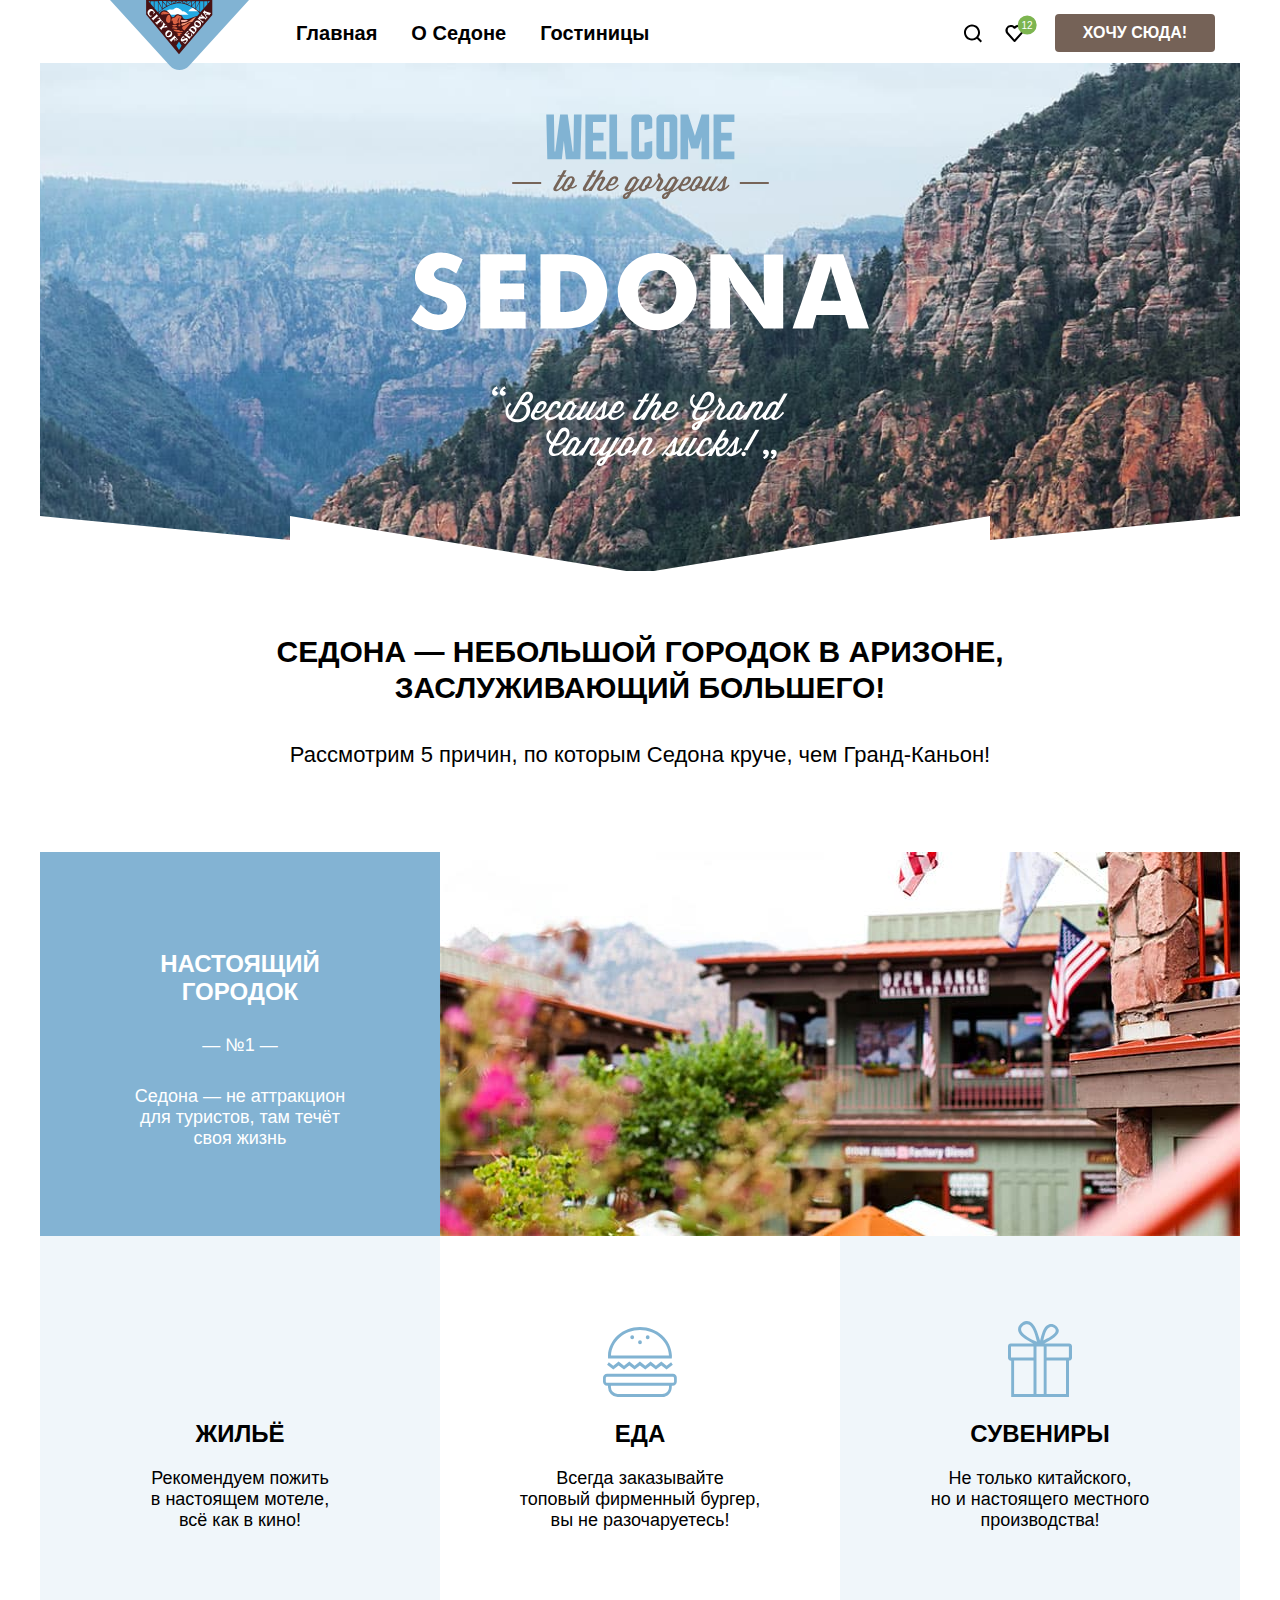
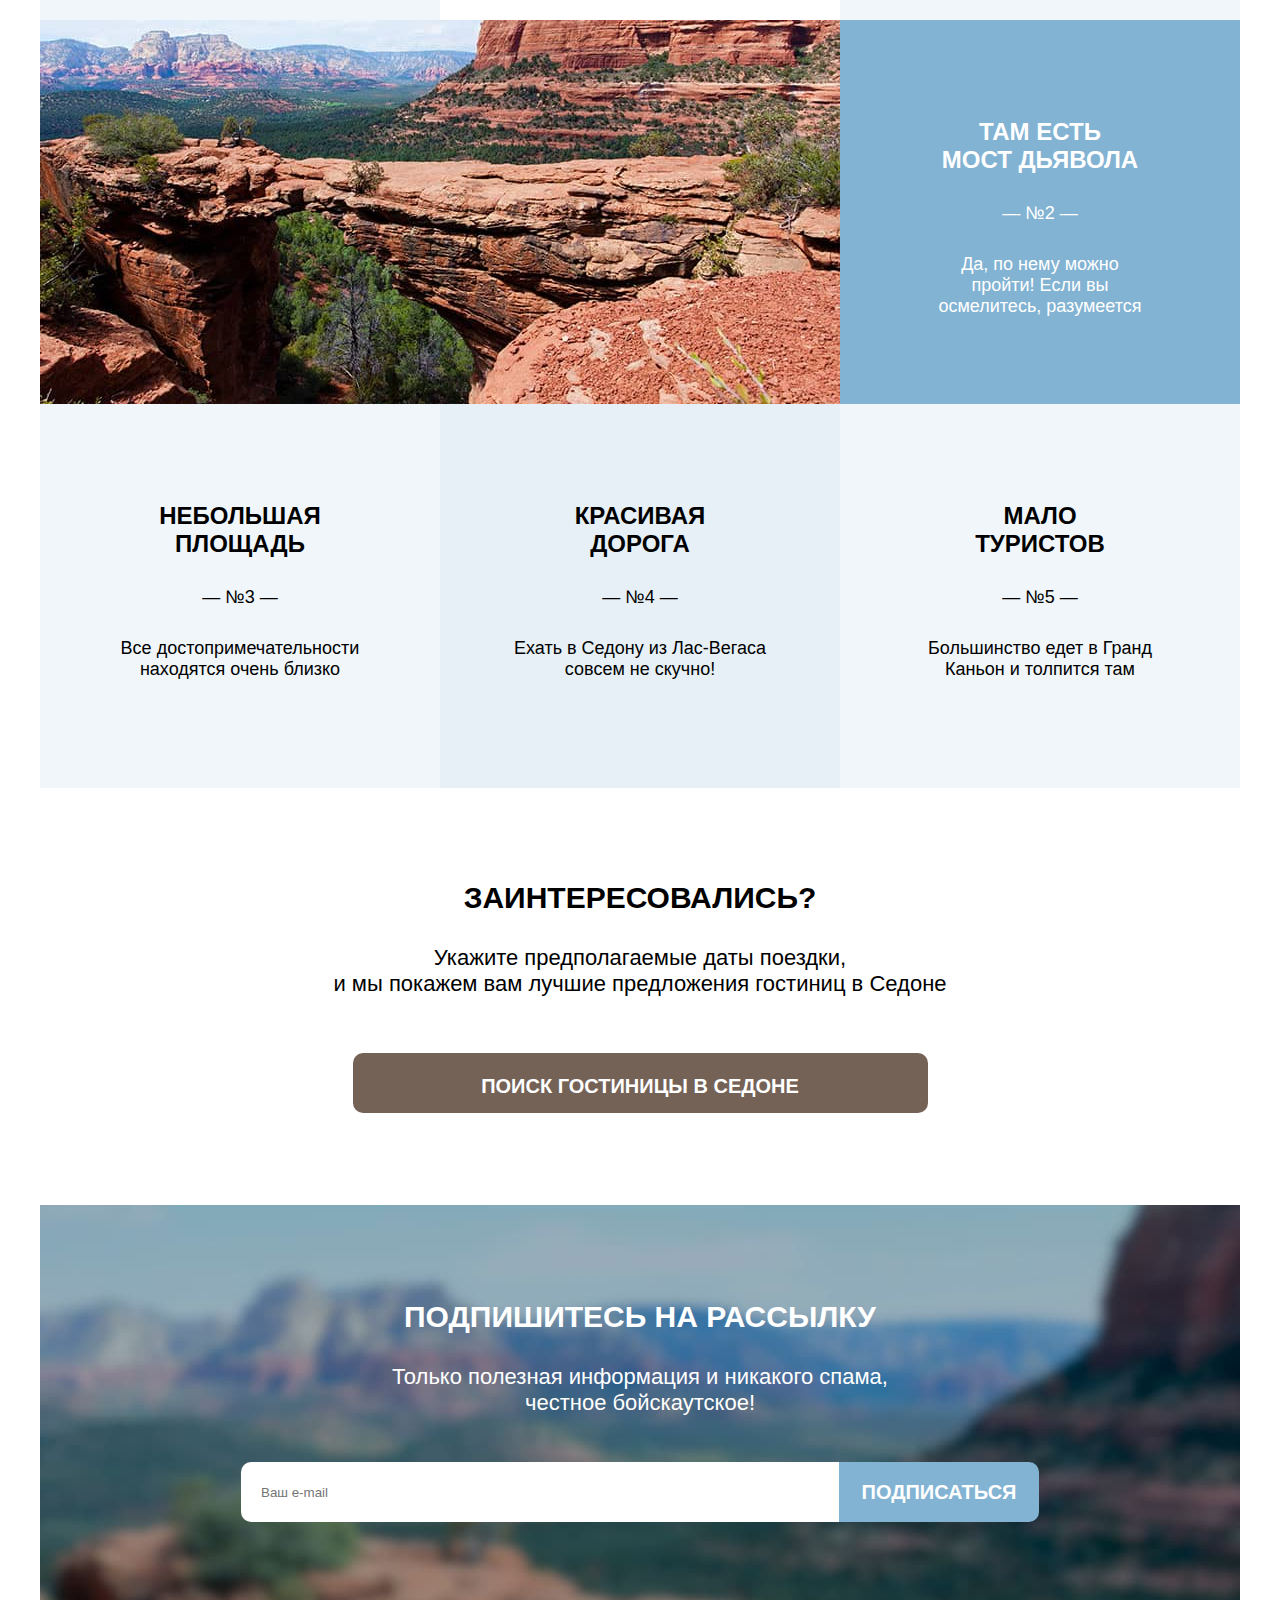
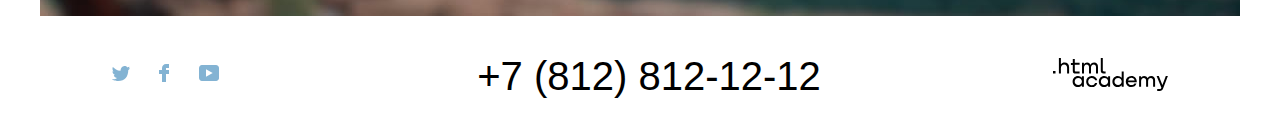
==== commit 074eabea: "Merge pull request #10 from Elaeagnus1221/master" ====
--- a/index.html
+++ b/index.html
@@ -4,12 +4,11 @@
     <meta charset="utf-8">
     <title>HTML Academy: Седона</title>
     <link rel="stylesheet" href="styles.css">
-    <link rel="icon" href="images/favicon.ico">
+    <link rel="icon" href="images/favicon.png">
   </head>
   <body>
     <header class="page-header">
       <img class="page-logo" src="images/logo.svg" width="139" height="70" alt="Логотип Седона.">
-
       <nav class="navigation">
         <ul class="navigation-list">
           <li class="navigation-item">
@@ -57,9 +56,7 @@
           </li>
         </ul>
       </nav>
-
     </header>
-
     <main class="main-index main-container">
       <div class="page-container">
         <h1 class="visually-hidden">Седона</h1>
@@ -212,7 +209,6 @@
         </a>
       </div>
     </footer>
-
     <div class="modal-container modal-container-close">
       <div class="modal modal-auth">
         <button class="modal-close-button">
--- a/styles.css
+++ b/styles.css
@@ -84,10 +84,10 @@
 
 .navigation-list {
   display: flex;
-  flex-wrap: wrap;
+  flex-wrap: nowrap;
   align-items: flex-start;
   justify-content: flex-start;
-  width: 345px;
+  width: 390px;
 }
 
 .navigation-user {
@@ -105,6 +105,7 @@
   display: block;
   padding: 20px 17px;
 }
+
 
 .navigation-link:hover {
   color: #756257;
@@ -192,10 +193,12 @@
 .main-container {
   flex-grow: 1;
   padding-top: 51px;
-  margin-top: -5px;
+  margin-top: -4px;
   z-index: 1;
 }
-
+.promo-first{
+  margin-top: -54px;
+}
 .page-container {
   width: 1200px;
   margin: 0 auto;
@@ -628,7 +631,7 @@
   font-weight: 400;
   text-decoration: none;
   display: block;
-  width: 331px;
+  width: 350px;
   text-align: center;
   margin-left: 179px;
   padding: 15px;
@@ -693,6 +696,8 @@
   background-image: url("images/catalog-background.jpg");
   background-repeat: no-repeat;
   padding-top: 35px;
+  margin: 0 auto;
+  width: 1200px;
 }
 
 .inner-header-title {
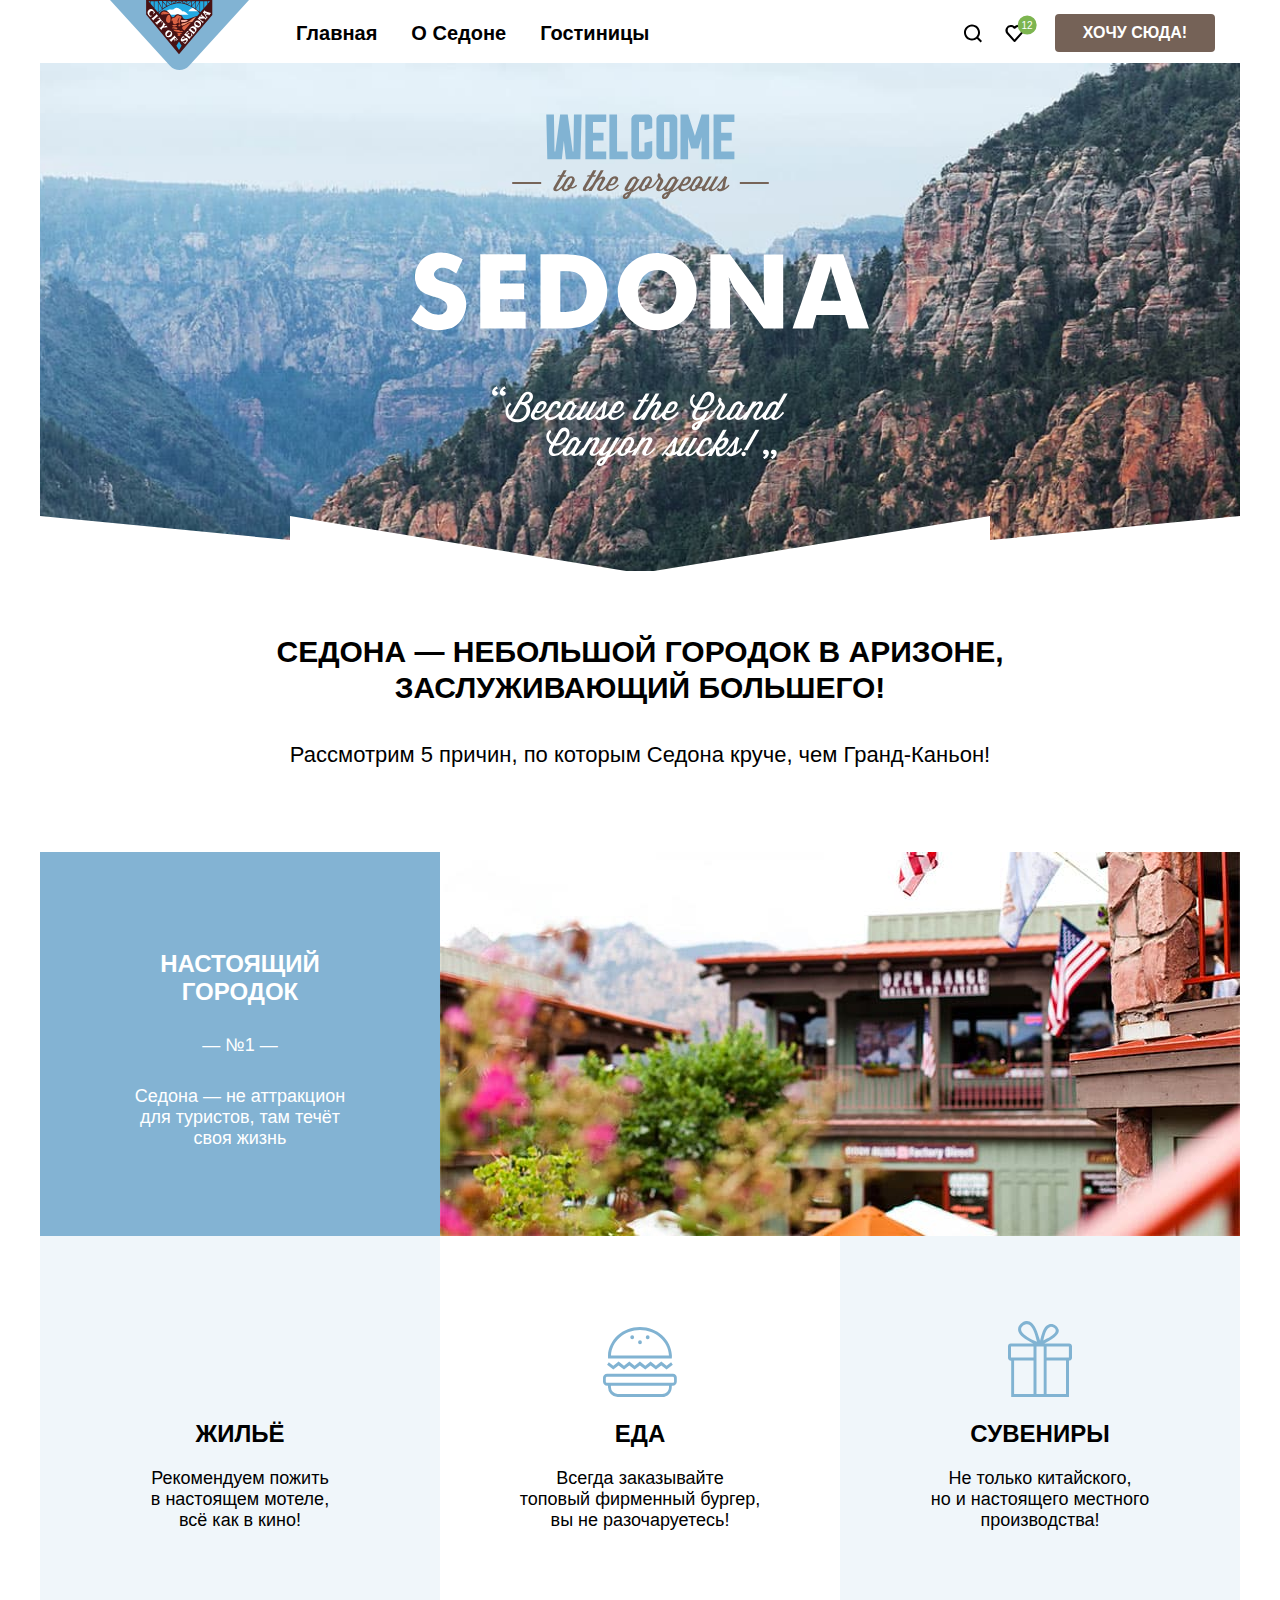
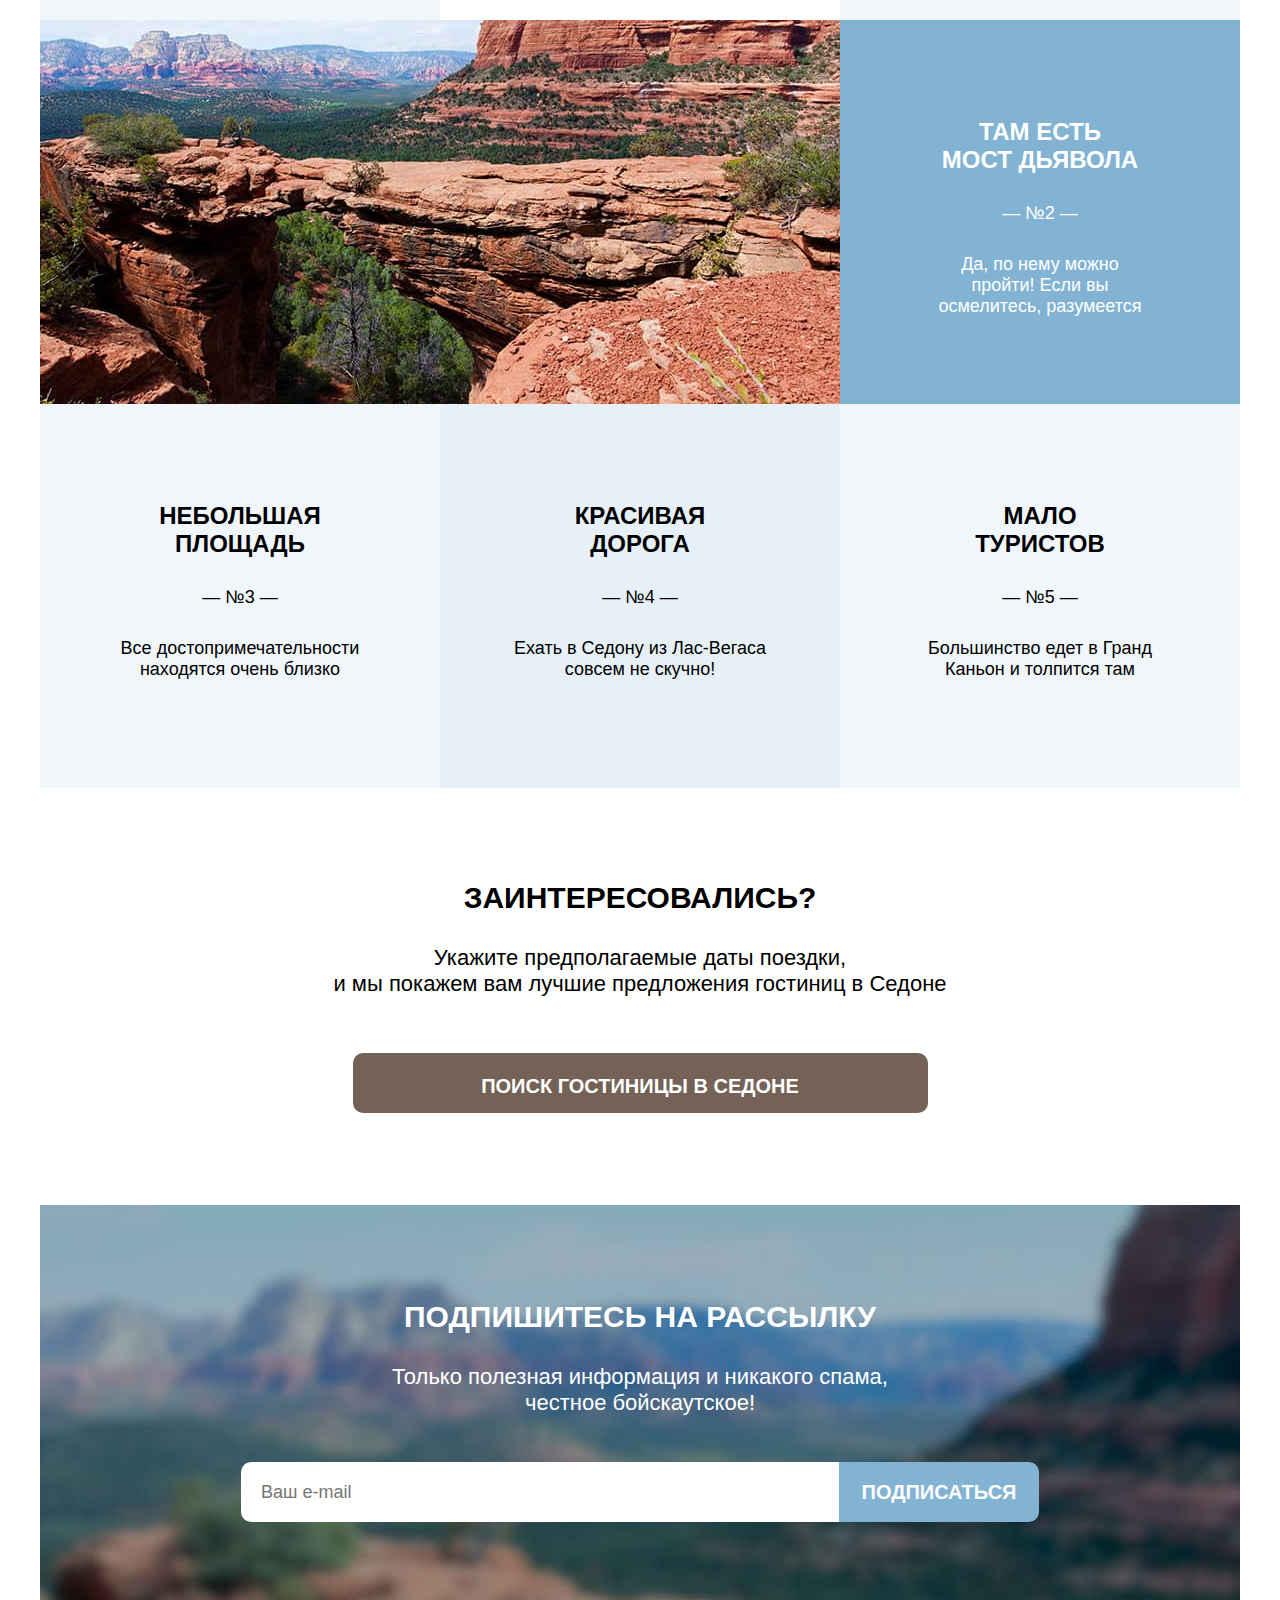
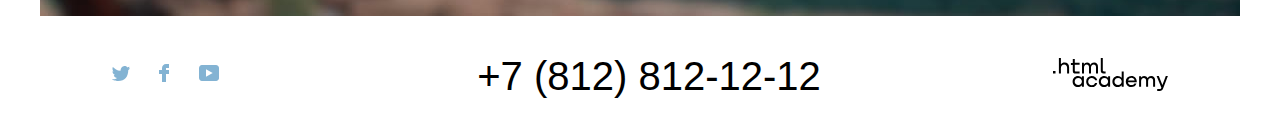
==== commit 48aed866: "Merge pull request #11 from Elaeagnus1221/master" ====
--- a/index.html
+++ b/index.html
@@ -4,7 +4,7 @@
     <meta charset="utf-8">
     <title>HTML Academy: Седона</title>
     <link rel="stylesheet" href="styles.css">
-    <link rel="icon" href="images/favicon.png">
+    <link rel="icon" href="images/favicon.ico">
   </head>
   <body>
     <header class="page-header">
--- a/styles.css
+++ b/styles.css
@@ -2,7 +2,7 @@
   font-family: "PT Sans";
   font-style: normal;
   font-weight: 400;
-  src: url("../fonts/ptsans-400.woff2") format("woff2");
+  src: url("fonts/ptsans-400.woff2") format("woff2");
   font-display: swap;
 }
 
@@ -10,7 +10,7 @@
   font-family: "PT Sans";
   font-style: normal;
   font-weight: 700;
-  src: url("../fonts/ptsans-700.woff2") format("woff2");
+  src: url("fonts/ptsans-700.woff2") format("woff2");
   font-display: swap;
 }
 
@@ -104,6 +104,7 @@
   text-decoration: none;
   display: block;
   padding: 20px 17px;
+  
 }
 
 
@@ -503,6 +504,12 @@
 }
 
 .field {
+  background-color: white;
+  color: black;
+  font-size: 18px;
+  line-height: 26px;
+  font-weight: 400;
+  font-family: "PT Sans", sans-serif;
   width: 559px;
   height: 60px;
   padding: 0;
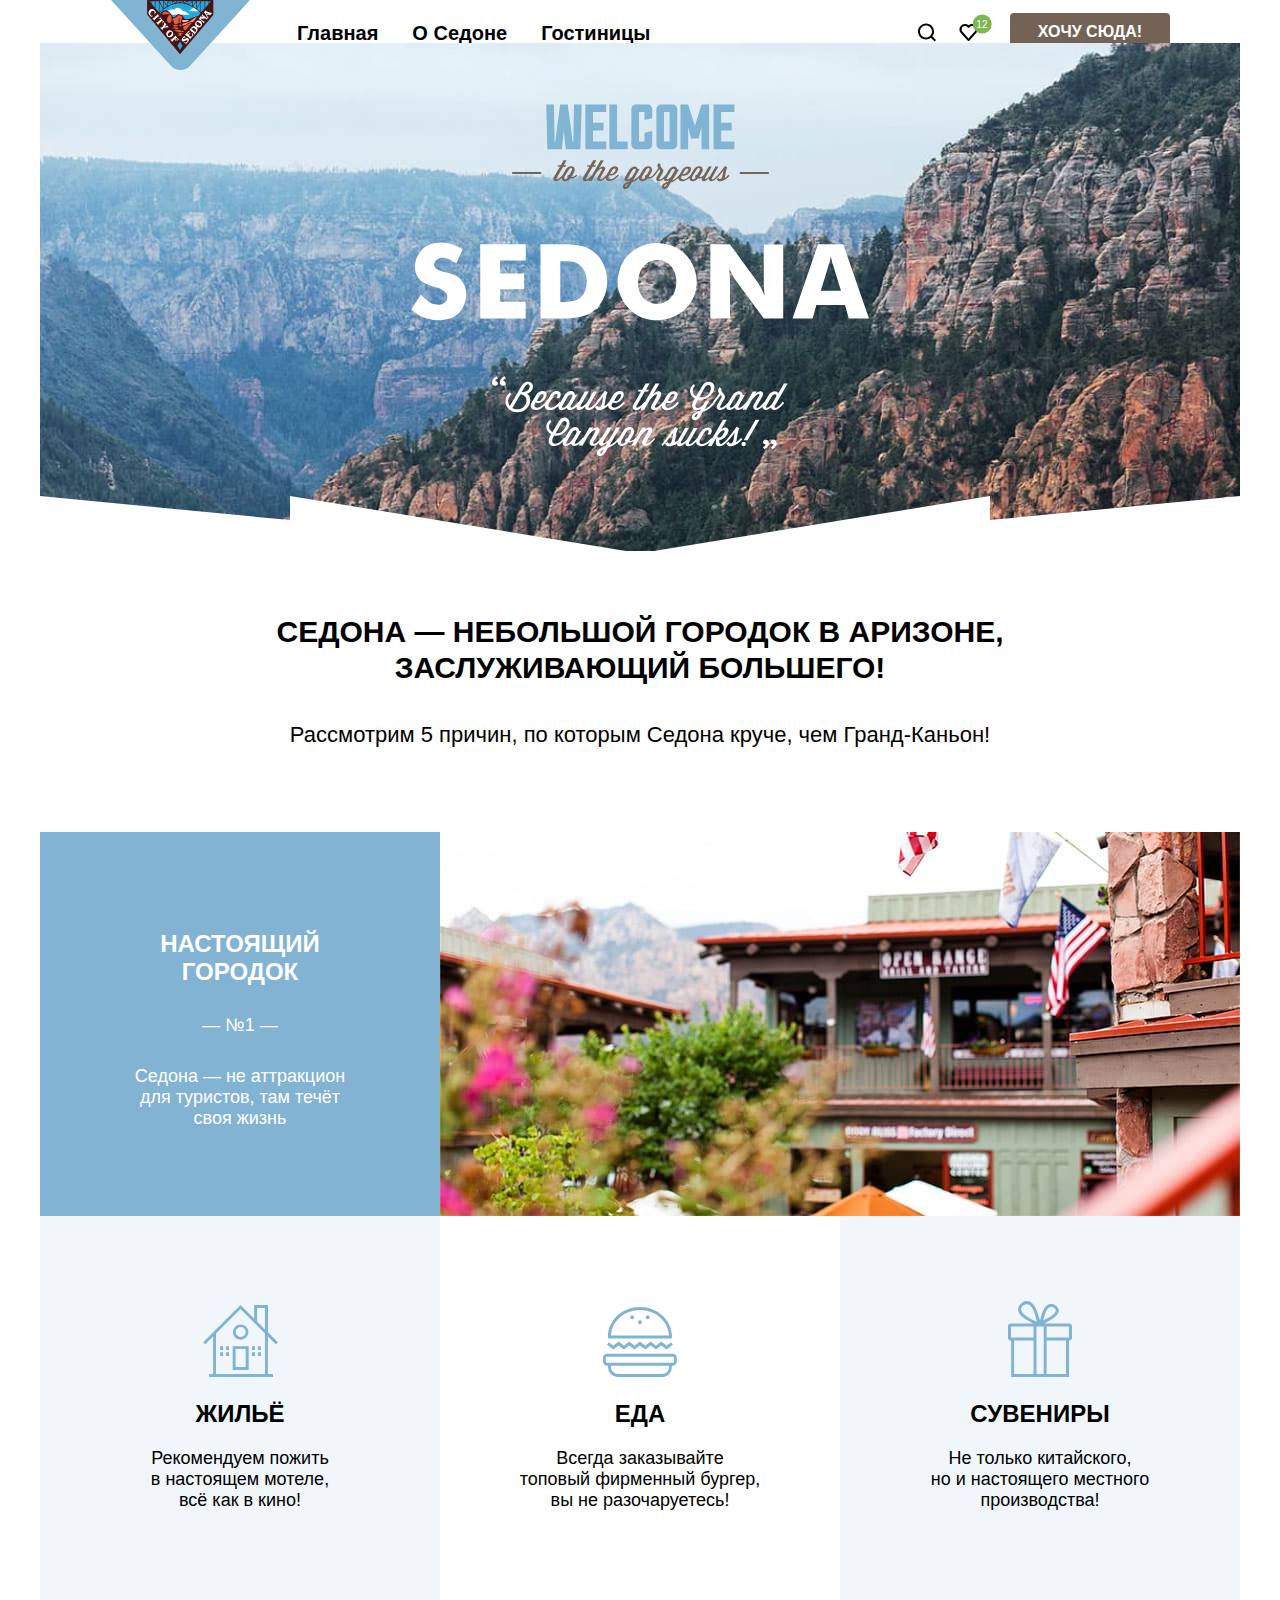
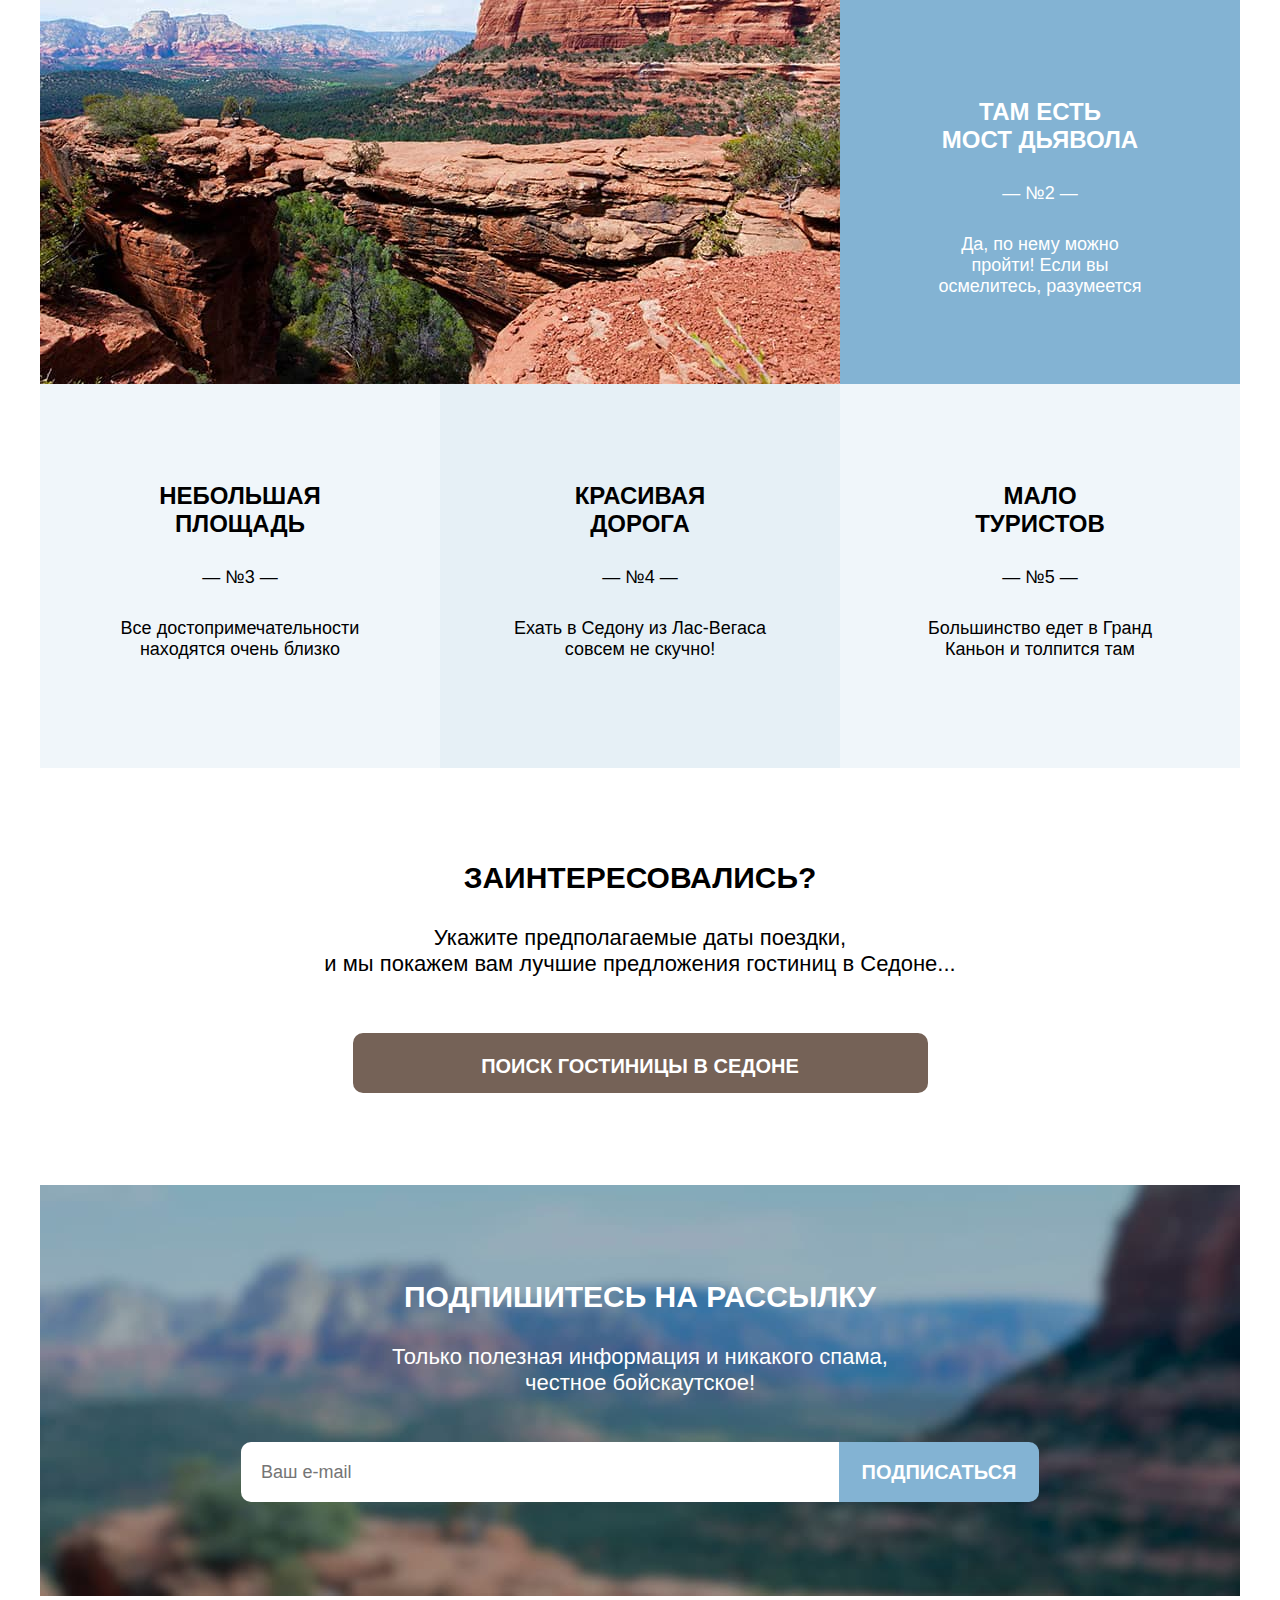
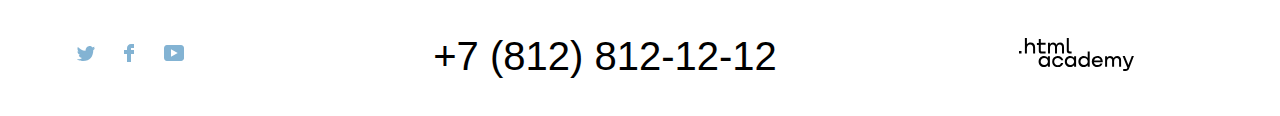
==== commit 9b72959b: "16" ====
--- a/index.html
+++ b/index.html
@@ -5,6 +5,7 @@
     <title>HTML Academy: Седона</title>
     <link rel="stylesheet" href="styles.css">
     <link rel="icon" href="images/favicon.ico">
+    <link rel="icon" type="image/png" sizes="32x32" href="images/favicon-32.png">
   </head>
   <body>
     <header class="page-header">
@@ -65,7 +66,6 @@
           <img alt="Добро пожаловать в Седону" height="353" src="images/welcome.svg" width="459"> 
         </section>
         <section class="advantages">
-
           <div class="advantages-header">
             <h2 class="advantages-title">Седона — небольшой городок в Аризоне,<br> заслуживающий большего!</h2>
             <p class="advantages-discription">Рассмотрим 5 причин, по которым Седона круче, чем Гранд-Каньон!</p>
@@ -121,10 +121,9 @@
 
         <section class="search">
           <h2 class="search-title">Заинтересовались?</h2>
-          <p class="search-description">Укажите предполагаемые даты поездки,<br> и мы покажем вам лучшие предложения гостиниц в Седоне</p>
+          <p class="search-description">Укажите предполагаемые даты поездки,<br> и мы покажем вам лучшие предложения гостиниц в Седоне...</p>
           <a class="search-link" href="catalog.html">Поиск гостиницы в Седоне</a>
         </section>
-
         <section class="newsletter">
           <h2 class="newsletter-title">Подпишитесь на рассылку</h2>
           <p class="newsletter-description">Только полезная информация и никакого спама,<br> честное бойскаутское!</p>
--- a/styles.css
+++ b/styles.css
@@ -40,144 +40,148 @@
 .catalog-filter-list,
 .hotel-list,
 .pagination {
-  padding: 0;
-  margin: 0;
-  list-style-type: none;
+padding: 0;
+margin: 0;
+list-style-type: none;
 }
 
 .page-header{
-  display: flex;
-  width: 1060px;
-  height: 70px;
-  margin: 0 auto;
+display: flex;
+width: 1060px;
+height: 70px;
+margin: 0 auto;
+margin-left: 71px;
+margin-bottom: 2px;
 }
 
 .page-logo {
-  margin-right: 30px;
-  z-index: 2;
+z-index: 2;
 }
 
 .navigation {
-  display: flex;
+display: flex;
 }
 
 .navigation-item-counter {
-  position: absolute;
-  bottom: 51px;
-  left: 24px;
-  display: flex;
-  justify-content: center;
-  align-items: center;
-  font-size: 10px;
-  line-height: 13px;
-  color: #ffffff;
-  width: 20px;
-  height: 20px;
-  background-image: url("images/green-ellipse.svg");
-  background-repeat: no-repeat;
-  background-position: center;
+position: absolute;
+bottom: 51px;
+left: 24px;
+display: flex;
+justify-content: center;
+align-items: center;
+font-size: 10px;
+line-height: 13px;
+color: #ffffff;
+width: 20px;
+height: 20px;
+background-image: url("images/green-ellipse.svg");
+background-repeat: no-repeat;
+background-position: center;
 }
 
 .navigation-item > .navigation-item-counter {
-  position: relative;
+position: relative;
 }
 
 .navigation-list {
-  display: flex;
-  flex-wrap: nowrap;
-  align-items: flex-start;
-  justify-content: flex-start;
-  width: 390px;
+display: flex;
+flex-wrap: nowrap;
+align-items: flex-start;
+justify-content: flex-start;
+width: 390px;
+margin-left: 30px;
 }
 
 .navigation-user {
-  max-width: 264px;
+max-width: 264px;
+margin-left: -46.1px;
+margin-top: -1px;
+margin-bottom: 3px;
 }
 
 .navigation-link {
-  position: relative;
-  color: #000000;
-  background-color: #ffffff;
-  font-size: 20px;
-  line-height: 26px;
-  font-weight: 700;
-  text-decoration: none;
-  display: block;
-  padding: 20px 17px;
-  
+position: relative;
+color: #000000;
+background-color: #ffffff;
+font-size: 20px;
+line-height: 26px;
+font-weight: 700;
+text-decoration: none;
+display: block;
+padding: 20px 17px;
+
 }
 
 
 .navigation-link:hover {
-  color: #756257;
+color: #756257;
 }
 
 .navigation-link:active {
-  color: rgba(117, 98, 87, 0.3);
+color: rgba(117, 98, 87, 0.3);
 }
 
 .navigation-link:hover .navigation-icon {
-  fill: #756257;
+fill: #756257;
 }
 
 .navigation-link:active .navigation-icon {
-  fill: #756257;
-  fill-opacity: 0.3;
+fill: #756257;
+fill-opacity: 0.3;
 }
 
 .navigation-item-user:nth-child(3):hover .navigation-link {
-  background-color: #615048;
+background-color: #615048;
 }
 
 .navigation-item-user:nth-child(3):active .navigation-link {
-  color: rgba(255, 255, 255, 0.3);
+color: rgba(255, 255, 255, 0.3);
 }
 
 .navigation-link:focus {
-  outline: 3px solid #83B3D3;
+outline: 3px solid #83B3D3;
 }
 
 .navigation > .navigation-list:nth-child(1) {
-  margin-right: 282px;
+margin-right: 282px;
 }
 
 .navigation-item-user:nth-child(1) .navigation-link,
 .navigation-item-user:nth-child(2) .navigation-link {
-  display: block;
-  padding: 0;
-  min-width: 42px;
-  min-height: 66px;
+display: block;
+padding: 0;
+min-width: 42px;
+min-height: 66px;
 }
 
 .navigation-item-user:nth-child(3) .navigation-link {
-  color: #ffffff;
-  background-color: #756257;
-  font-size: 16px;
-  line-height: 20px;
-  text-transform: uppercase;
-  display: inline-block;
-  text-align: center;
-  width: 130px;
-  height: 20px;
-  padding: 9px 15px;
-  margin-top: 13.72px;
-  margin-bottom: 19.04px;
-  margin-left: 20px;
-  border-radius: 4px;
+color: #ffffff;
+background-color: #756257;
+font-size: 16px;
+line-height: 20px;
+text-transform: uppercase;
+display: inline-block;
+text-align: center;
+width: 130px;
+height: 20px;
+padding: 9px 15px;
+margin-top: 13.72px;
+margin-bottom: 19.04px;
+margin-left: 20px;
+border-radius: 4px;
 }
 
 .navigation-icon {
-  position: absolute;
-  top: 0;
-  right: 0;
-  bottom: 0;
-  left: 0;
-  margin: auto;
-  fill: #000000;
-}
-
+position: absolute;
+top: 0;
+right: 0;
+bottom: 0;
+left: 0;
+margin: auto;
+fill: #000000;
+}
 .promo-first {
-  width: 100%;
+  width: 1200px;
   min-height: 508px;
   background-image: url("images/shape.svg"), url("images/background-top.jpg");
   background-position: 0% 100.5%, center 28.5%;
@@ -186,19 +190,22 @@
   background-color: #81b4d3;
 }
 .promo-first img{
-  padding-top: 51px;
+  padding-top: 61px;
   padding-left: 371px;
   padding-right: 371px;
   padding-bottom: 82px;
 }
-.main-container {
+.main-index  {
   flex-grow: 1;
-  padding-top: 51px;
-  margin-top: -4px;
+  padding-top: 30px;
+  margin-top: 10px;
+  margin-right: 100px;
+  margin-bottom: -px;
   z-index: 1;
 }
 .promo-first{
-  margin-top: -54px;
+  width: 1200px;
+  margin-top: -53px;
 }
 .page-container {
   width: 1200px;
@@ -208,7 +215,7 @@
 .logo {
   display: block;
   margin: 0 auto;
-  margin-bottom: 82px;
+  margin-top: 90px;
 }
 .advantages-header {
   color: #000000;
@@ -436,7 +443,9 @@
   text-align: center;
   margin-top: 0;
   margin-bottom: 56px;
-}
+  text-overflow: ellipsis;
+}
+
 
 .search-link {
   color: #ffffff;
@@ -558,6 +567,7 @@
 .page-footer {
   color: #000000;
   background-color: #ffffff;
+  margin-left: -70px;
 }
 
 .footer-social {
@@ -621,12 +631,13 @@
 }
 
 .footer-contacts {
-  margin-right: 30px;
+  margin-left: -9px;
 }
 
 .footer-contacts-address {
   width: 720px;
   margin-top: 25px;
+  margin-right: 40px;
 }
 
 .footer-contacts-address-phone {
@@ -705,6 +716,11 @@
   padding-top: 35px;
   margin: 0 auto;
   width: 1200px;
+
+}
+.main-container{
+  margin-top: -6px;
+  margin-right: 230px;
 }
 
 .inner-header-title {
